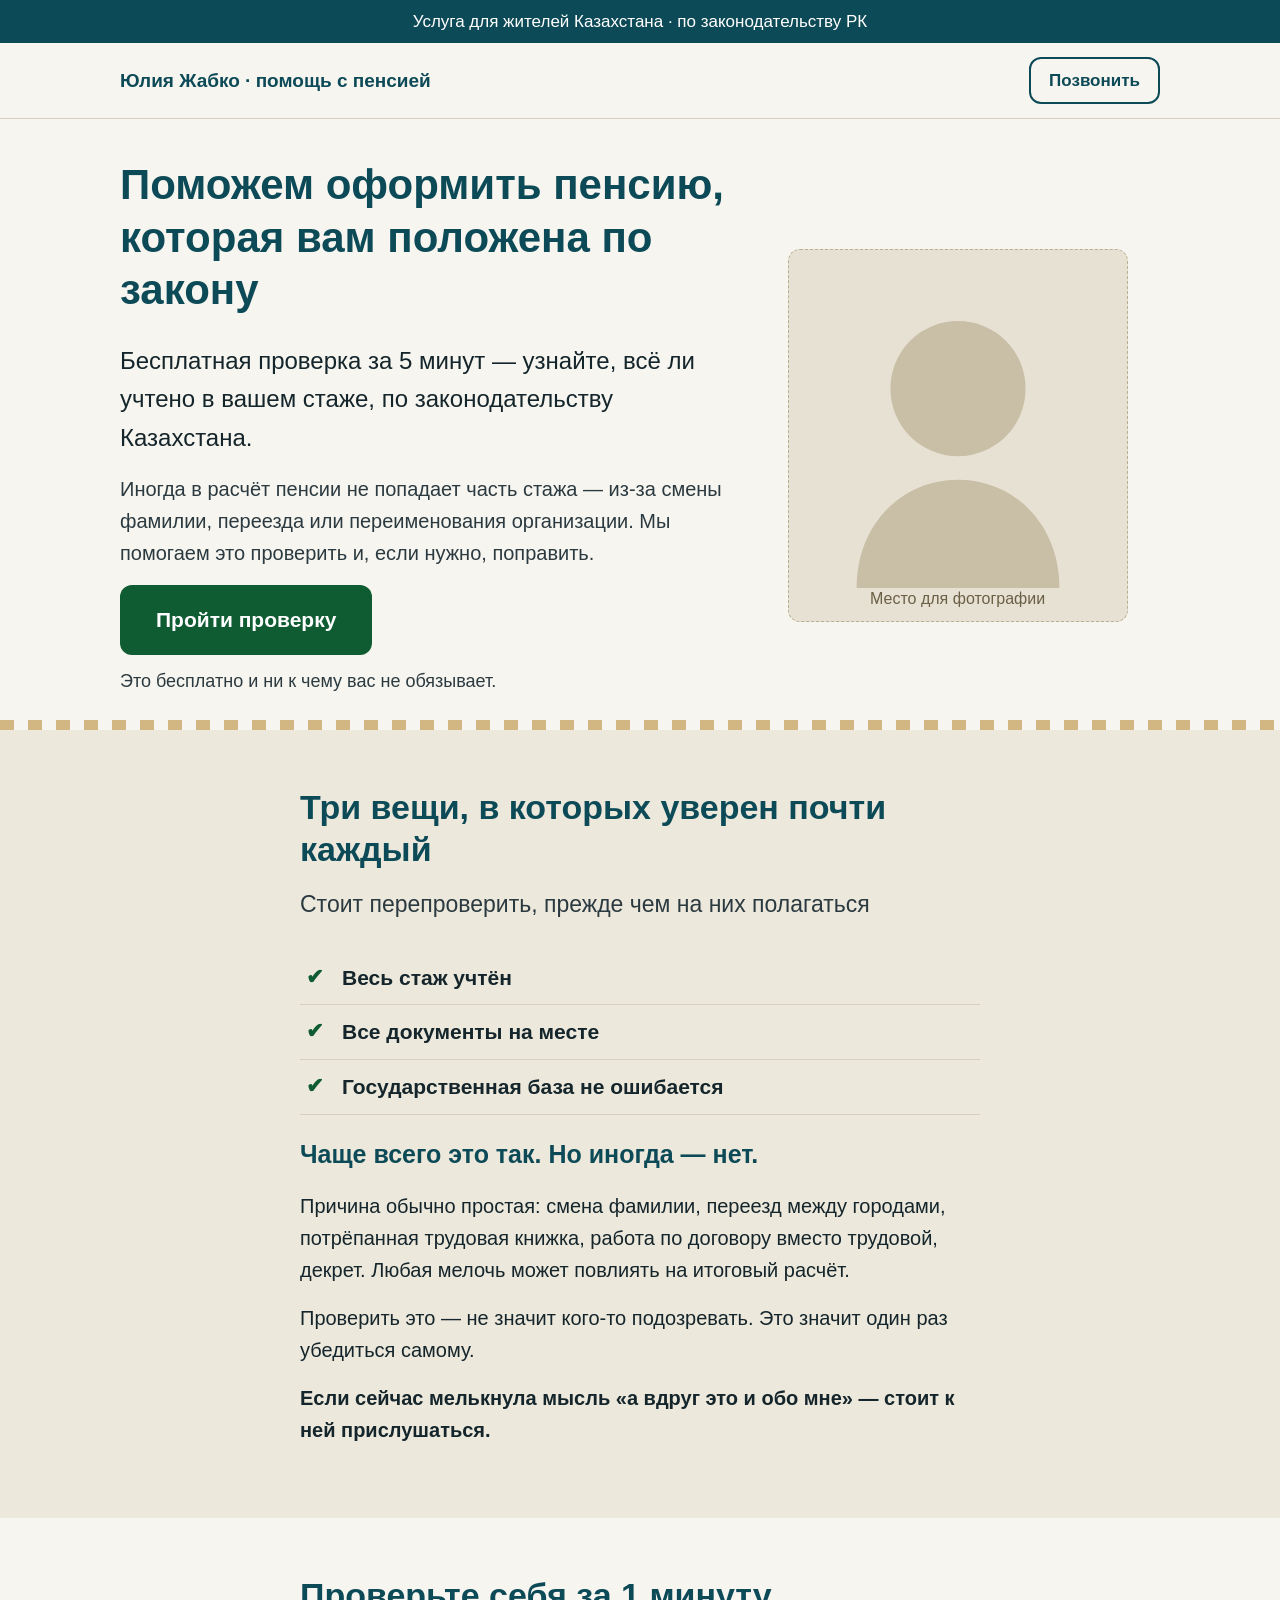
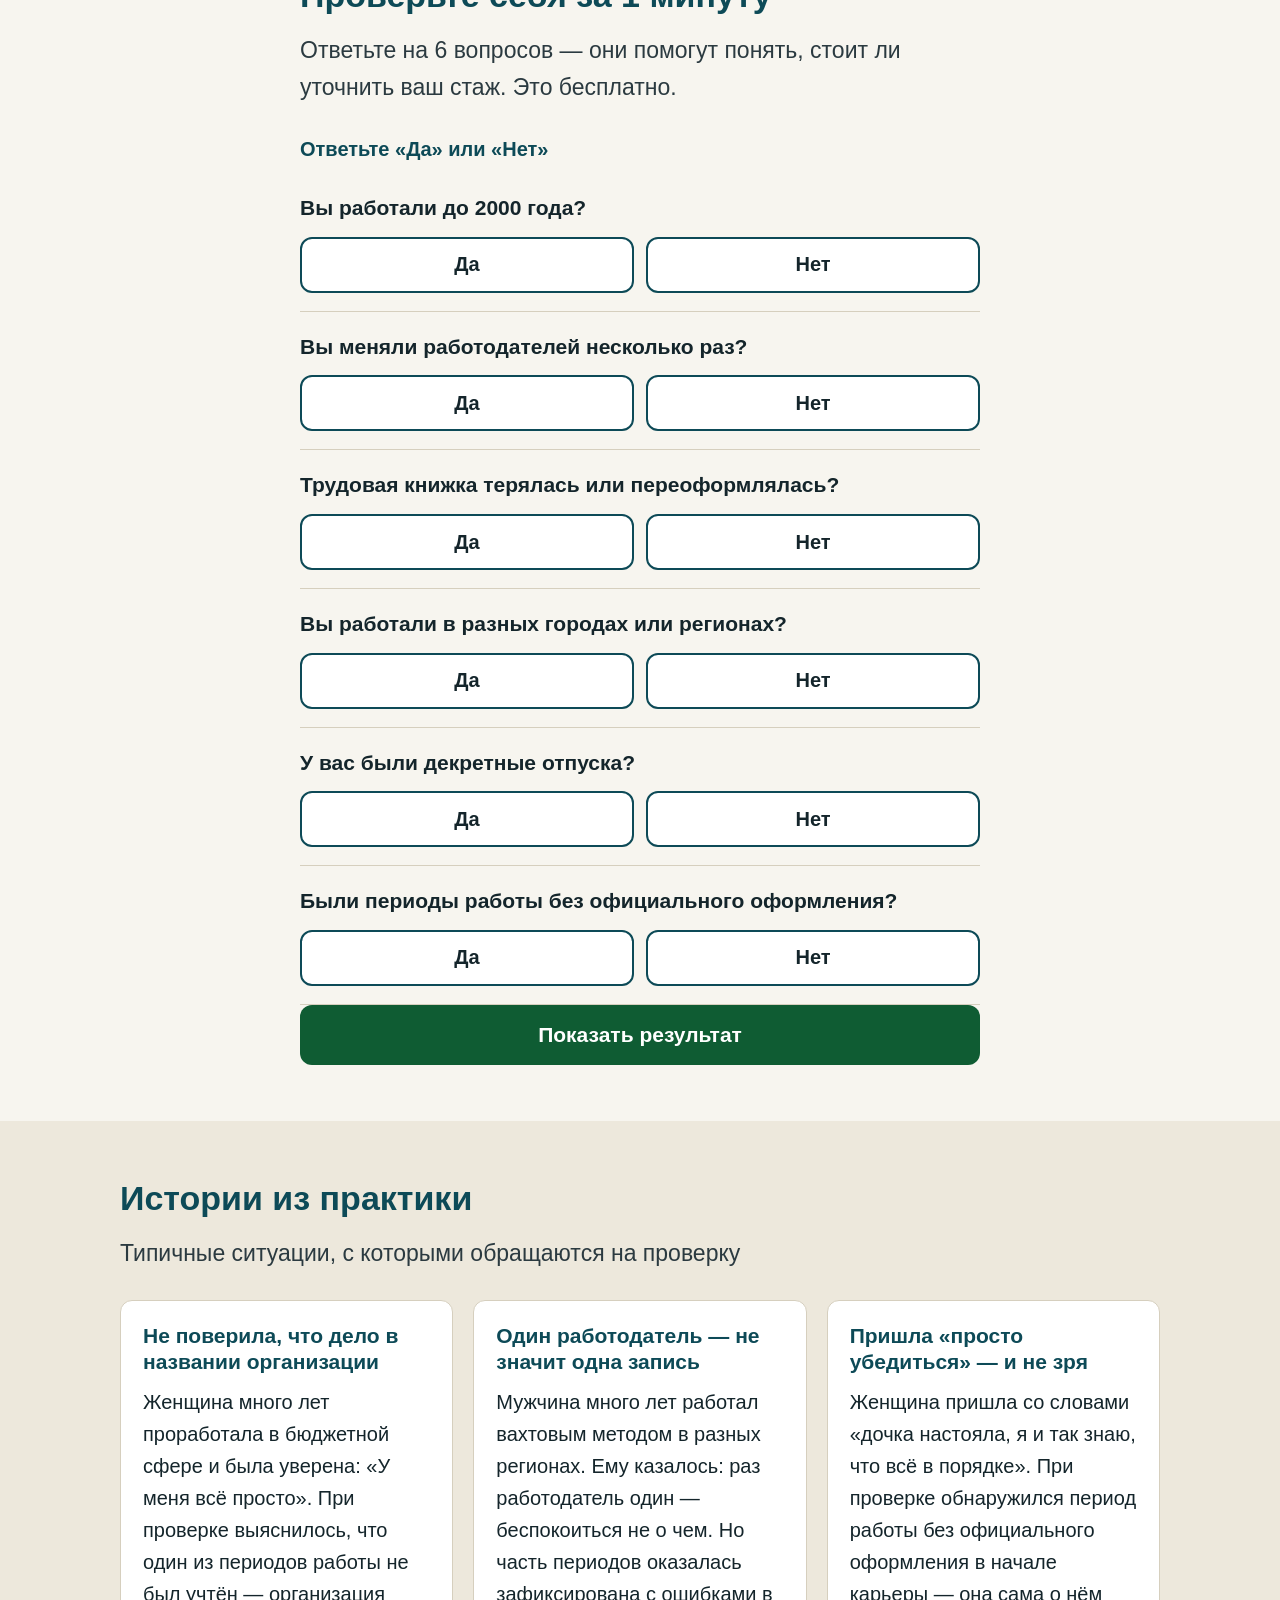
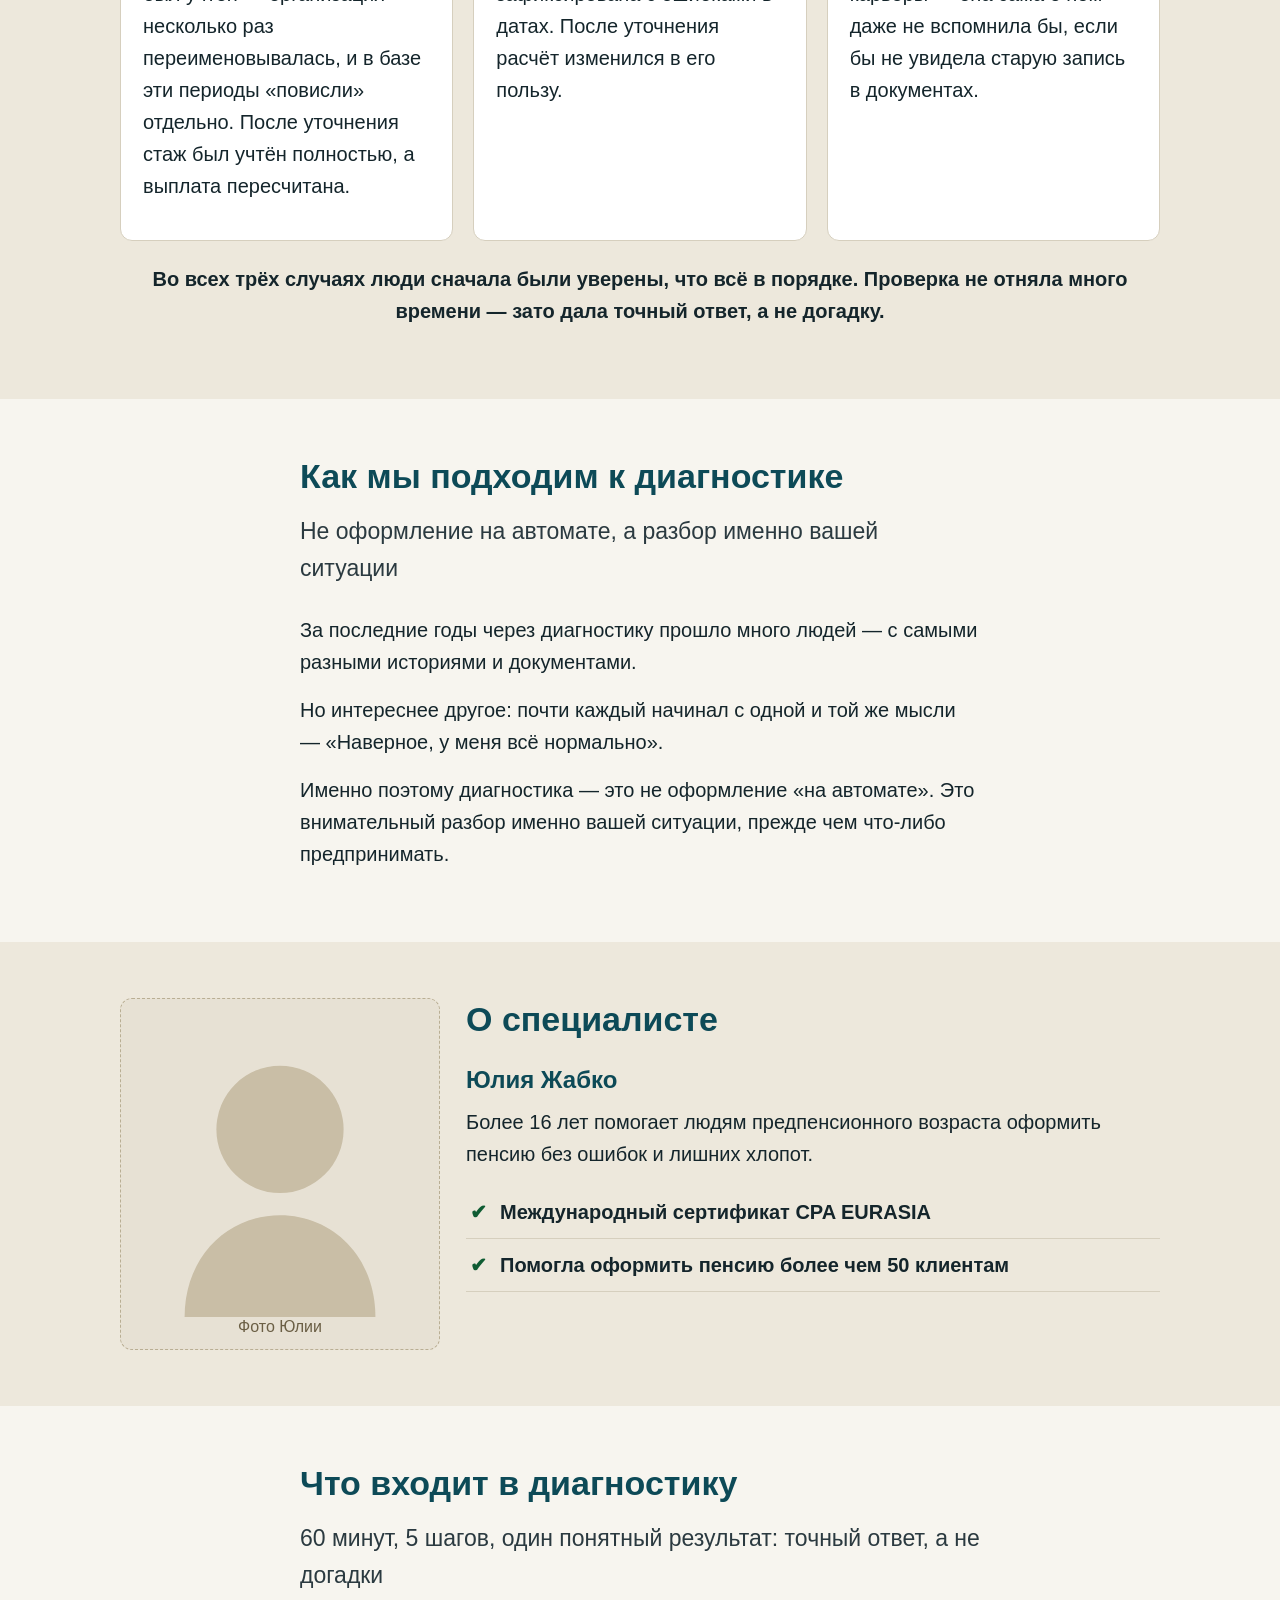
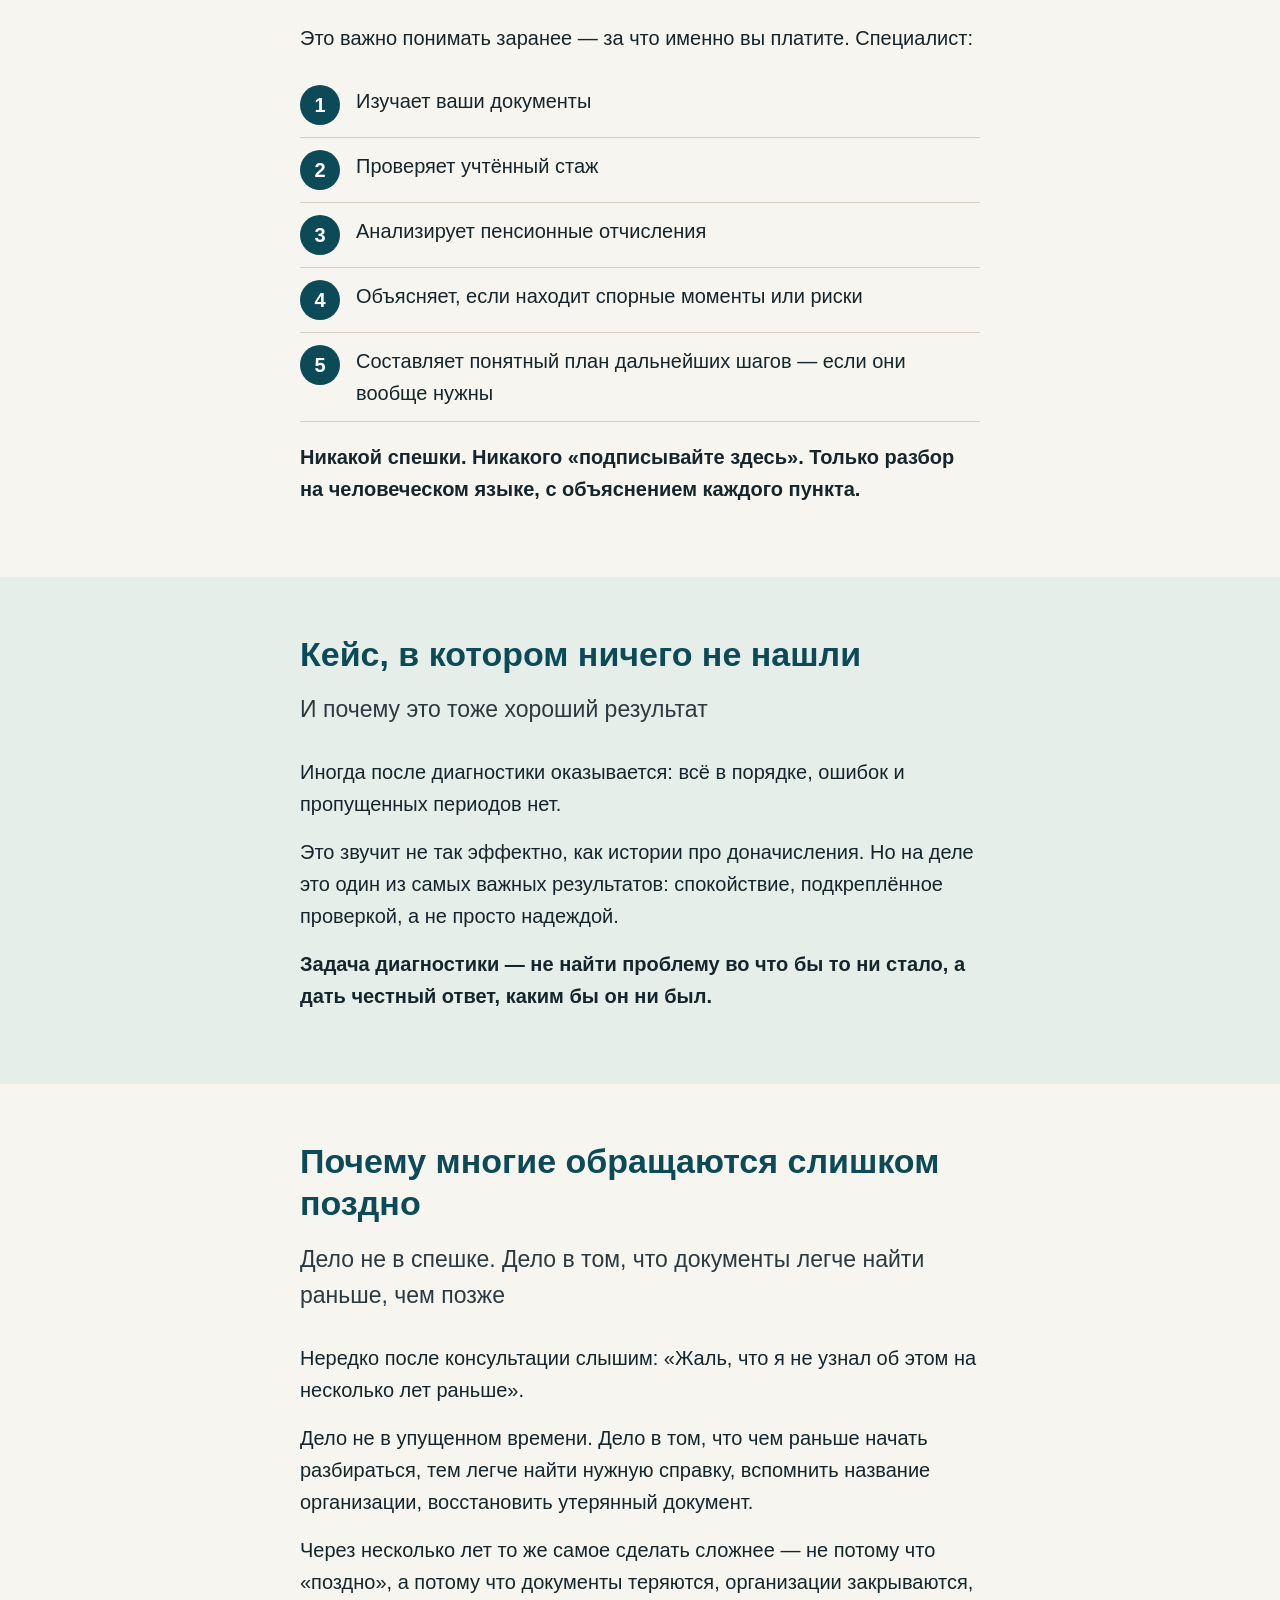
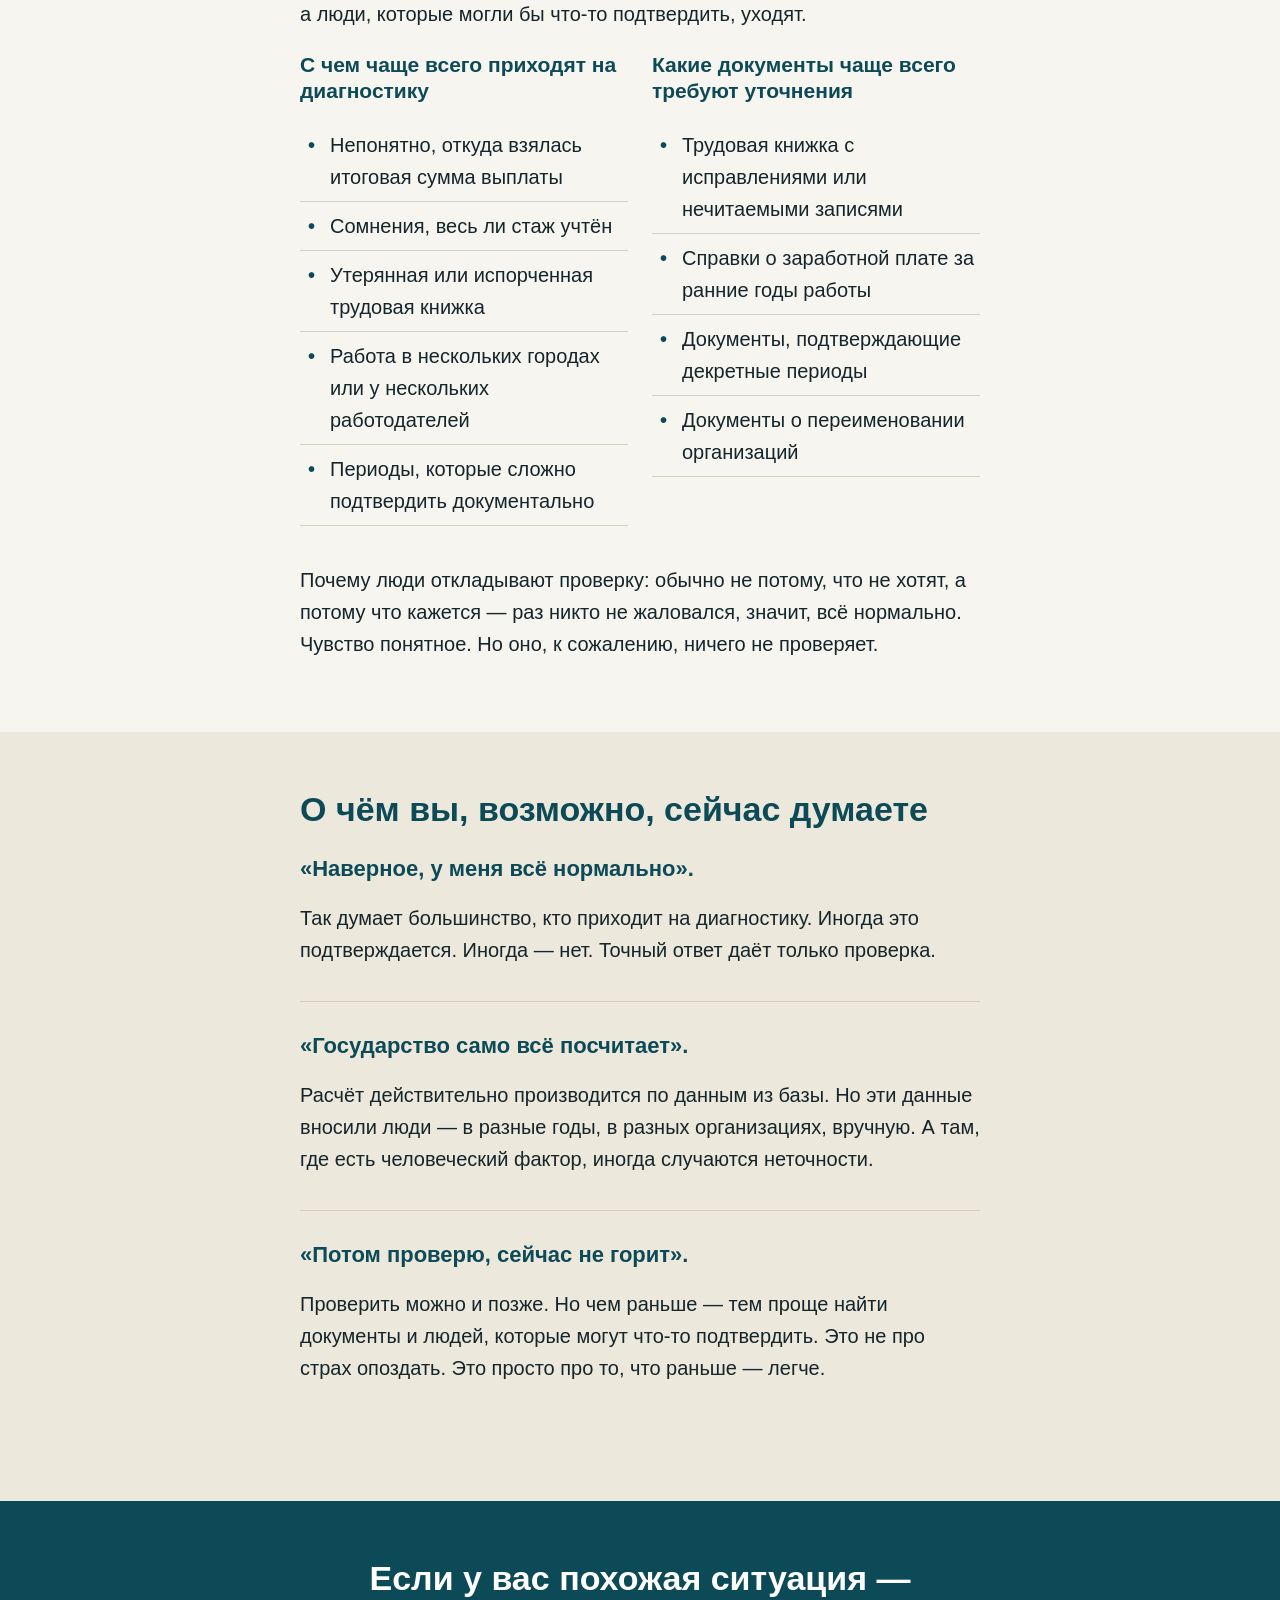
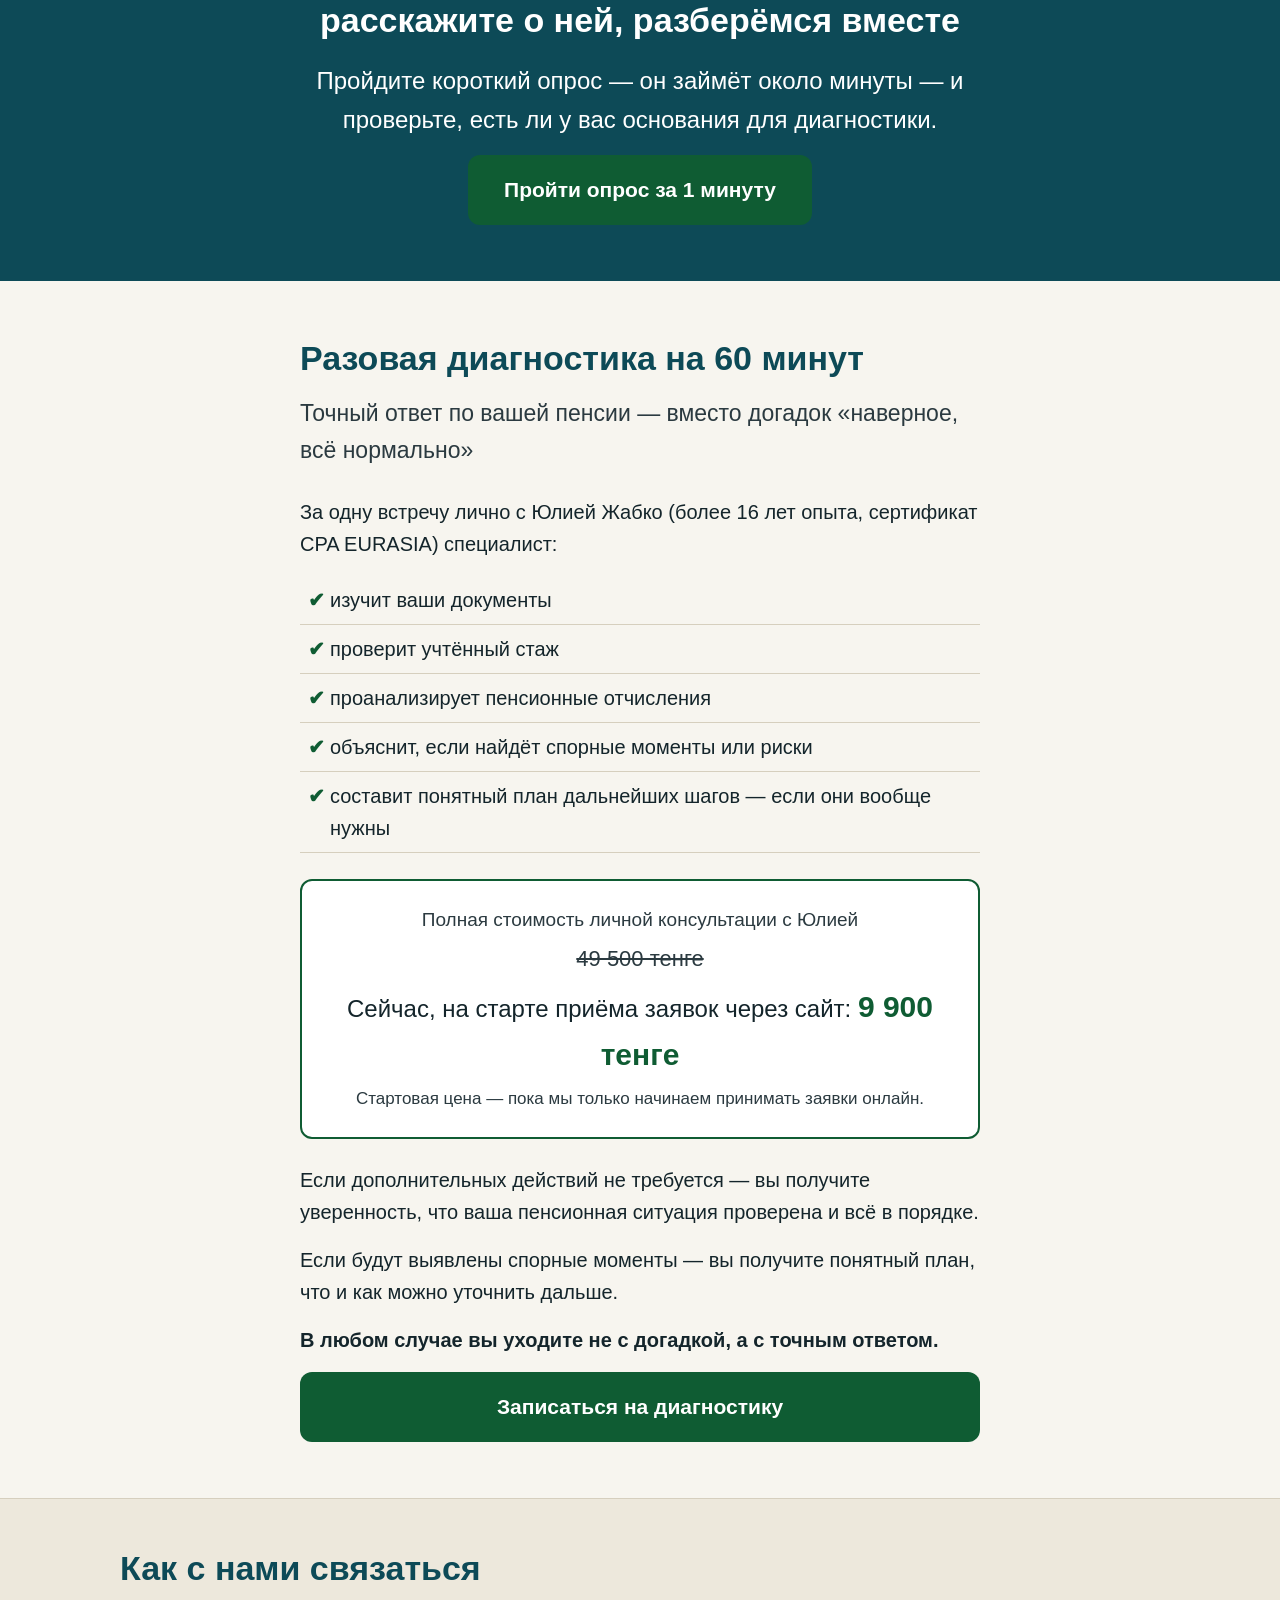
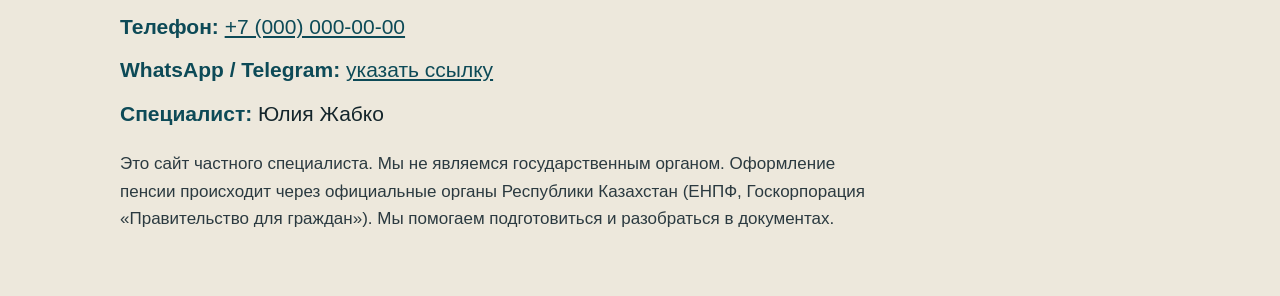
==== index.html @ 3d0e8f0a "Add files via upload" ====
<!DOCTYPE html>
<html lang="ru">
<head>
  <meta charset="UTF-8">
  <meta name="viewport" content="width=device-width, initial-scale=1.0">
  <title>Помощь в оформлении пенсии в Казахстане — проверка стажа и расчёта</title>
  <meta name="description" content="Поможем оформить пенсию, которая вам положена по закону. Бесплатная проверка за 5 минут — узнайте, всё ли учтено в вашем стаже. Казахстан.">
  <link rel="stylesheet" href="style.css">
</head>
<body>

  <!-- Ссылка для быстрого перехода к содержанию (для клавиатуры и скринридеров) -->
  <a class="skip-link" href="#main">Перейти к основному содержанию</a>

  <!-- Верхняя плашка: сразу понятно, для кого услуга -->
  <div class="topbar" role="region" aria-label="Регион услуги">
    <div class="wrap topbar__inner">
      <span>Услуга для жителей Казахстана · по законодательству РК</span>
    </div>
  </div>

  <header class="site-header">
    <div class="wrap site-header__inner">
      <p class="brand">Юлия&nbsp;Жабко · помощь с&nbsp;пенсией</p>
      <a class="btn btn--ghost btn--sm" href="tel:+70000000000">Позвонить</a>
    </div>
  </header>

  <main id="main">

    <!-- ================= БЛОК 1 — ГЛАВНЫЙ ЭКРАН ================= -->
    <section class="hero" aria-labelledby="hero-title">
      <div class="wrap hero__inner">
        <div class="hero__text">
          <h1 id="hero-title">Поможем оформить пенсию, которая вам положена по закону</h1>
          <p class="lead">Бесплатная проверка за 5 минут — узнайте, всё ли учтено в вашем стаже, по законодательству Казахстана.</p>
          <p class="hero__body">Иногда в расчёт пенсии не попадает часть стажа — из-за смены фамилии, переезда или переименования организации. Мы помогаем это проверить и, если нужно, поправить.</p>
          <a class="btn btn--primary btn--lg" href="#quiz">Пройти проверку</a>
          <p class="hero__reassure">Это бесплатно и ни к чему вас не обязывает.</p>
        </div>

        <div class="hero__media">
          <!-- ЗАМЕНИТЬ на реальное фото: женщина ~55 лет, спокойный интерьер, без флагов и гербов -->
          <figure class="photo photo--portrait">
            <div class="photo__placeholder" role="img" aria-label="Фотография специалиста — женщина примерно 55 лет в спокойной домашней обстановке">
              <svg viewBox="0 0 200 220" aria-hidden="true" focusable="false">
                <rect width="200" height="220" rx="12" fill="#E7E1D4"/>
                <circle cx="100" cy="82" r="40" fill="#C9BEA6"/>
                <path d="M40 200c0-38 27-64 60-64s60 26 60 64" fill="#C9BEA6"/>
              </svg>
              <span class="photo__note">Место для фотографии</span>
            </div>
          </figure>
        </div>
      </div>
      <div class="ornament" aria-hidden="true"></div>
    </section>

    <!-- ================= БЛОК 2 — ТРИ ВЕЩИ ================= -->
    <section class="section section--tint" aria-labelledby="b2-title">
      <div class="wrap narrow">
        <h2 id="b2-title">Три вещи, в которых уверен почти каждый</h2>
        <p class="sub">Стоит перепроверить, прежде чем на них полагаться</p>

        <ul class="checklist" aria-label="То, в чём уверены большинство людей">
          <li>Весь стаж учтён</li>
          <li>Все документы на месте</li>
          <li>Государственная база не ошибается</li>
        </ul>

        <p class="big-line">Чаще всего это так. Но иногда — нет.</p>
        <p>Причина обычно простая: смена фамилии, переезд между городами, потрёпанная трудовая книжка, работа по договору вместо трудовой, декрет. Любая мелочь может повлиять на итоговый расчёт.</p>
        <p>Проверить это — не значит кого-то подозревать. Это значит один раз убедиться самому.</p>
        <p class="emphasis">Если сейчас мелькнула мысль «а вдруг это и обо мне» — стоит к ней прислушаться.</p>
      </div>
    </section>

    <!-- ================= БЛОК 3 + КВИЗ + ФОРМА ================= -->
    <section class="section" id="quiz" aria-labelledby="quiz-title">
      <div class="wrap narrow">
        <h2 id="quiz-title">Проверьте себя за 1 минуту</h2>
        <p class="sub">Ответьте на 6 вопросов — они помогут понять, стоит ли уточнить ваш стаж. Это бесплатно.</p>

        <!-- Шаг 1: вопросы -->
        <div class="quiz" id="quiz-step-questions">
          <form id="quiz-form" novalidate>
            <fieldset class="quiz__group">
              <legend class="quiz__legend">Ответьте «Да» или «Нет»</legend>

              <div class="quiz__q" data-q="1">
                <p class="quiz__question">Вы работали до 2000 года?</p>
                <div class="quiz__answers" role="group" aria-label="Вы работали до 2000 года?">
                  <button type="button" class="toggle" data-val="yes">Да</button>
                  <button type="button" class="toggle" data-val="no">Нет</button>
                </div>
              </div>

              <div class="quiz__q" data-q="2">
                <p class="quiz__question">Вы меняли работодателей несколько раз?</p>
                <div class="quiz__answers" role="group" aria-label="Вы меняли работодателей несколько раз?">
                  <button type="button" class="toggle" data-val="yes">Да</button>
                  <button type="button" class="toggle" data-val="no">Нет</button>
                </div>
              </div>

              <div class="quiz__q" data-q="3">
                <p class="quiz__question">Трудовая книжка терялась или переоформлялась?</p>
                <div class="quiz__answers" role="group" aria-label="Трудовая книжка терялась или переоформлялась?">
                  <button type="button" class="toggle" data-val="yes">Да</button>
                  <button type="button" class="toggle" data-val="no">Нет</button>
                </div>
              </div>

              <div class="quiz__q" data-q="4">
                <p class="quiz__question">Вы работали в разных городах или регионах?</p>
                <div class="quiz__answers" role="group" aria-label="Вы работали в разных городах или регионах?">
                  <button type="button" class="toggle" data-val="yes">Да</button>
                  <button type="button" class="toggle" data-val="no">Нет</button>
                </div>
              </div>

              <div class="quiz__q" data-q="5">
                <p class="quiz__question">У вас были декретные отпуска?</p>
                <div class="quiz__answers" role="group" aria-label="У вас были декретные отпуска?">
                  <button type="button" class="toggle" data-val="yes">Да</button>
                  <button type="button" class="toggle" data-val="no">Нет</button>
                </div>
              </div>

              <div class="quiz__q" data-q="6">
                <p class="quiz__question">Были периоды работы без официального оформления?</p>
                <div class="quiz__answers" role="group" aria-label="Были периоды работы без официального оформления?">
                  <button type="button" class="toggle" data-val="yes">Да</button>
                  <button type="button" class="toggle" data-val="no">Нет</button>
                </div>
              </div>
            </fieldset>

            <p class="quiz__error" id="quiz-error" role="alert" hidden>Пожалуйста, ответьте на все вопросы.</p>
            <button type="submit" class="btn btn--primary btn--lg btn--block">Показать результат</button>
          </form>
        </div>

        <!-- Шаг 2: результат (показывается после ответов) -->
        <div class="quiz-result" id="quiz-step-result" hidden aria-live="polite">
          <div class="result-card">
            <h3 class="result-card__title" id="result-title"></h3>
            <p class="result-card__text" id="result-text"></p>
          </div>

          <!-- Форма контактов -->
          <div class="lead-form">
            <h3>Оставьте контакты — мы свяжемся и договоримся об удобном времени</h3>
            <form id="contact-form" novalidate>
              <div class="field">
                <label for="name">Как вас зовут</label>
                <input type="text" id="name" name="name" autocomplete="name" required>
                <p class="field__error" data-error-for="name" role="alert" hidden></p>
              </div>

              <div class="field">
                <label for="phone">Номер телефона</label>
                <input type="tel" id="phone" name="phone" autocomplete="tel" inputmode="tel" placeholder="+7 (___) ___-__-__" required>
                <p class="field__error" data-error-for="phone" role="alert" hidden></p>
              </div>

              <div class="field">
                <label for="time">Когда вам удобно, чтобы мы позвонили</label>
                <input type="text" id="time" name="time" placeholder="Например: будни после обеда">
              </div>

              <!-- honeypot от спама, скрыт от людей -->
              <div class="hp" aria-hidden="true">
                <label for="company">Не заполняйте это поле</label>
                <input type="text" id="company" name="company" tabindex="-1" autocomplete="off">
              </div>

              <div class="field field--check">
                <input type="checkbox" id="consent" name="consent" required>
                <label for="consent">Я согласен(на) на обработку моих персональных данных в соответствии с политикой конфиденциальности.</label>
                <p class="field__error" data-error-for="consent" role="alert" hidden></p>
              </div>

              <button type="submit" class="btn btn--primary btn--lg btn--block" id="contact-submit">Отправить заявку</button>
              <p class="lead-form__note">Мы не передаём ваши данные третьим лицам.</p>
            </form>
          </div>
        </div>

        <!-- Шаг 3: подтверждение -->
        <div class="quiz-done" id="quiz-step-done" hidden aria-live="polite">
          <div class="result-card result-card--ok">
            <h3>Заявка отправлена</h3>
            <p>Спасибо. Мы получили ваши ответы и контакты. Юлия или её специалист свяжется с вами в удобное время. Никаких оплат прямо сейчас не требуется.</p>
          </div>
        </div>
      </div>
    </section>

    <!-- ================= БЛОК 4 — ИСТОРИИ ИЗ ПРАКТИКИ ================= -->
    <section class="section section--tint" aria-labelledby="b4-title">
      <div class="wrap">
        <h2 id="b4-title">Истории из практики</h2>
        <p class="sub">Типичные ситуации, с которыми обращаются на проверку</p>

        <div class="cards cards--3">
          <article class="story">
            <h3 class="story__head">Не поверила, что дело в названии организации</h3>
            <p>Женщина много лет проработала в бюджетной сфере и была уверена: «У меня всё просто». При проверке выяснилось, что один из периодов работы не был учтён — организация несколько раз переименовывалась, и в базе эти периоды «повисли» отдельно. После уточнения стаж был учтён полностью, а выплата пересчитана.</p>
          </article>

          <article class="story">
            <h3 class="story__head">Один работодатель — не значит одна запись</h3>
            <p>Мужчина много лет работал вахтовым методом в разных регионах. Ему казалось: раз работодатель один — беспокоиться не о чем. Но часть периодов оказалась зафиксирована с ошибками в датах. После уточнения расчёт изменился в его пользу.</p>
          </article>

          <article class="story">
            <h3 class="story__head">Пришла «просто убедиться» — и не зря</h3>
            <p>Женщина пришла со словами «дочка настояла, я и так знаю, что всё в порядке». При проверке обнаружился период работы без официального оформления в начале карьеры — она сама о нём даже не вспомнила бы, если бы не увидела старую запись в документах.</p>
          </article>
        </div>

        <p class="emphasis center">Во всех трёх случаях люди сначала были уверены, что всё в порядке. Проверка не отняла много времени — зато дала точный ответ, а не догадку.</p>
      </div>
    </section>

    <!-- ================= БЛОК 5 — КАК МЫ ПОДХОДИМ ================= -->
    <section class="section" aria-labelledby="b5-title">
      <div class="wrap narrow">
        <h2 id="b5-title">Как мы подходим к диагностике</h2>
        <p class="sub">Не оформление на автомате, а разбор именно вашей ситуации</p>
        <p>За последние годы через диагностику прошло много людей — с самыми разными историями и документами.</p>
        <p>Но интереснее другое: почти каждый начинал с одной и той же мысли — «Наверное, у меня всё нормально».</p>
        <p>Именно поэтому диагностика — это не оформление «на автомате». Это внимательный разбор именно вашей ситуации, прежде чем что-либо предпринимать.</p>
      </div>
    </section>

    <!-- ================= БЛОК 6 — О СПЕЦИАЛИСТЕ ================= -->
    <section class="section section--tint" aria-labelledby="b6-title">
      <div class="wrap about">
        <div class="about__media">
          <!-- ЗАМЕНИТЬ на реальное фото Юлии Жабко -->
          <figure class="photo photo--portrait">
            <div class="photo__placeholder" role="img" aria-label="Фотография специалиста Юлии Жабко">
              <svg viewBox="0 0 200 220" aria-hidden="true" focusable="false">
                <rect width="200" height="220" rx="12" fill="#E7E1D4"/>
                <circle cx="100" cy="82" r="40" fill="#C9BEA6"/>
                <path d="M40 200c0-38 27-64 60-64s60 26 60 64" fill="#C9BEA6"/>
              </svg>
              <span class="photo__note">Фото Юлии</span>
            </div>
          </figure>
        </div>
        <div class="about__text">
          <h2 id="b6-title">О специалисте</h2>
          <p class="about__name">Юлия Жабко</p>
          <p>Более 16 лет помогает людям предпенсионного возраста оформить пенсию без ошибок и лишних хлопот.</p>
          <ul class="facts">
            <li>Международный сертификат CPA EURASIA</li>
            <li>Помогла оформить пенсию более чем 50 клиентам</li>
          </ul>
          <!-- ДОБАВИТЬ при наличии: официальный статус (ИП / рег. номер) для доверия -->
        </div>
      </div>
    </section>

    <!-- ================= БЛОК 7 — ЧТО ВХОДИТ В ДИАГНОСТИКУ ================= -->
    <section class="section" aria-labelledby="b7-title">
      <div class="wrap narrow">
        <h2 id="b7-title">Что входит в диагностику</h2>
        <p class="sub">60 минут, 5 шагов, один понятный результат: точный ответ, а не догадки</p>
        <p>Это важно понимать заранее — за что именно вы платите. Специалист:</p>

        <ol class="steps">
          <li><span class="steps__num">1</span><span>Изучает ваши документы</span></li>
          <li><span class="steps__num">2</span><span>Проверяет учтённый стаж</span></li>
          <li><span class="steps__num">3</span><span>Анализирует пенсионные отчисления</span></li>
          <li><span class="steps__num">4</span><span>Объясняет, если находит спорные моменты или риски</span></li>
          <li><span class="steps__num">5</span><span>Составляет понятный план дальнейших шагов — если они вообще нужны</span></li>
        </ol>

        <p class="emphasis">Никакой спешки. Никакого «подписывайте здесь». Только разбор на человеческом языке, с объяснением каждого пункта.</p>
      </div>
    </section>

    <!-- =========== БЛОК: ИСТОРИИ О НАВЕДЕНИИ ПОРЯДКА (ТРЕБУЕТ ДОРАБОТКИ) =========== -->
    <!--
      НАПОМИНАНИЕ: этот блок вы отложили на доработку.
      «Истории о клиентах, как они навели порядок в документах и получили хороший результат».
      Когда будет готов текст — вставить сюда, оформление такое же, как у блока «Истории из практики».
    -->

    <!-- ================= БЛОК 8 — КЕЙС, В КОТОРОМ НИЧЕГО НЕ НАШЛИ ================= -->
    <section class="section section--quiet" aria-labelledby="b8-title">
      <div class="wrap narrow">
        <h2 id="b8-title">Кейс, в котором ничего не нашли</h2>
        <p class="sub">И почему это тоже хороший результат</p>
        <p>Иногда после диагностики оказывается: всё в порядке, ошибок и пропущенных периодов нет.</p>
        <p>Это звучит не так эффектно, как истории про доначисления. Но на деле это один из самых важных результатов: спокойствие, подкреплённое проверкой, а не просто надеждой.</p>
        <p class="emphasis">Задача диагностики — не найти проблему во что бы то ни стало, а дать честный ответ, каким бы он ни был.</p>
      </div>
    </section>

    <!-- ================= БЛОК 9 — ПОЧЕМУ ОБРАЩАЮТСЯ ПОЗДНО ================= -->
    <section class="section" aria-labelledby="b9-title">
      <div class="wrap narrow">
        <h2 id="b9-title">Почему многие обращаются слишком поздно</h2>
        <p class="sub">Дело не в спешке. Дело в том, что документы легче найти раньше, чем позже</p>
        <p>Нередко после консультации слышим: «Жаль, что я не узнал об этом на несколько лет раньше».</p>
        <p>Дело не в упущенном времени. Дело в том, что чем раньше начать разбираться, тем легче найти нужную справку, вспомнить название организации, восстановить утерянный документ.</p>
        <p>Через несколько лет то же самое сделать сложнее — не потому что «поздно», а потому что документы теряются, организации закрываются, а люди, которые могли бы что-то подтвердить, уходят.</p>

        <div class="two-lists">
          <div class="two-lists__col">
            <h3>С чем чаще всего приходят на диагностику</h3>
            <ul class="bullets">
              <li>Непонятно, откуда взялась итоговая сумма выплаты</li>
              <li>Сомнения, весь ли стаж учтён</li>
              <li>Утерянная или испорченная трудовая книжка</li>
              <li>Работа в нескольких городах или у нескольких работодателей</li>
              <li>Периоды, которые сложно подтвердить документально</li>
            </ul>
          </div>
          <div class="two-lists__col">
            <h3>Какие документы чаще всего требуют уточнения</h3>
            <ul class="bullets">
              <li>Трудовая книжка с исправлениями или нечитаемыми записями</li>
              <li>Справки о заработной плате за ранние годы работы</li>
              <li>Документы, подтверждающие декретные периоды</li>
              <li>Документы о переименовании организаций</li>
            </ul>
          </div>
        </div>

        <p>Почему люди откладывают проверку: обычно не потому, что не хотят, а потому что кажется — раз никто не жаловался, значит, всё нормально. Чувство понятное. Но оно, к сожалению, ничего не проверяет.</p>
      </div>
    </section>

    <!-- ================= БЛОК 10 — О ЧЁМ ВЫ ДУМАЕТЕ ================= -->
    <section class="section section--tint" aria-labelledby="b10-title">
      <div class="wrap narrow">
        <h2 id="b10-title">О чём вы, возможно, сейчас думаете</h2>

        <div class="objection">
          <p class="objection__thought">«Наверное, у меня всё нормально».</p>
          <p>Так думает большинство, кто приходит на диагностику. Иногда это подтверждается. Иногда — нет. Точный ответ даёт только проверка.</p>
        </div>

        <div class="objection">
          <p class="objection__thought">«Государство само всё посчитает».</p>
          <p>Расчёт действительно производится по данным из базы. Но эти данные вносили люди — в разные годы, в разных организациях, вручную. А там, где есть человеческий фактор, иногда случаются неточности.</p>
        </div>

        <div class="objection">
          <p class="objection__thought">«Потом проверю, сейчас не горит».</p>
          <p>Проверить можно и позже. Но чем раньше — тем проще найти документы и людей, которые могут что-то подтвердить. Это не про страх опоздать. Это просто про то, что раньше — легче.</p>
        </div>
      </div>
    </section>

    <!-- ================= БЛОК 11 — МЯГКИЙ ПЕРЕХОД ================= -->
    <section class="section section--cta" aria-labelledby="b11-title">
      <div class="wrap narrow center">
        <h2 id="b11-title">Если у вас похожая ситуация — расскажите о ней, разберёмся вместе</h2>
        <p class="lead">Пройдите короткий опрос — он займёт около минуты — и проверьте, есть ли у вас основания для диагностики.</p>
        <a class="btn btn--primary btn--lg" href="#quiz">Пройти опрос за 1 минуту</a>
      </div>
    </section>

    <!-- ================= БЛОК 12 — ФИНАЛЬНЫЙ (ЦЕНА) ================= -->
    <section class="section" id="price" aria-labelledby="b12-title">
      <div class="wrap narrow">
        <h2 id="b12-title">Разовая диагностика на 60 минут</h2>
        <p class="sub">Точный ответ по вашей пенсии — вместо догадок «наверное, всё нормально»</p>

        <!-- Ценность 1 -->
        <p>За одну встречу лично с Юлией Жабко (более 16 лет опыта, сертификат CPA EURASIA) специалист:</p>
        <ul class="bullets bullets--check">
          <li>изучит ваши документы</li>
          <li>проверит учтённый стаж</li>
          <li>проанализирует пенсионные отчисления</li>
          <li>объяснит, если найдёт спорные моменты или риски</li>
          <li>составит понятный план дальнейших шагов — если они вообще нужны</li>
        </ul>

        <!-- Цена -->
        <div class="price-card">
          <p class="price-card__label">Полная стоимость личной консультации с Юлией</p>
          <p class="price-card__old"><span class="strike">49&nbsp;500 тенге</span></p>
          <p class="price-card__now">Сейчас, на старте приёма заявок через сайт: <strong>9&nbsp;900 тенге</strong></p>
          <p class="price-card__hint">Стартовая цена — пока мы только начинаем принимать заявки онлайн.</p>
        </div>

        <!-- Ценность 2 -->
        <p>Если дополнительных действий не требуется — вы получите уверенность, что ваша пенсионная ситуация проверена и всё в порядке.</p>
        <p>Если будут выявлены спорные моменты — вы получите понятный план, что и как можно уточнить дальше.</p>
        <p class="emphasis">В любом случае вы уходите не с догадкой, а с точным ответом.</p>

        <a class="btn btn--primary btn--lg btn--block" href="#quiz">Записаться на диагностику</a>
      </div>
    </section>

  </main>

  <!-- ================= КОНТАКТЫ / ПОДВАЛ ================= -->
  <footer class="site-footer" aria-labelledby="footer-title">
    <div class="wrap">
      <h2 id="footer-title">Как с нами связаться</h2>
      <div class="contacts">
        <p><span class="contacts__label">Телефон:</span> <a href="tel:+70000000000">+7 (000) 000-00-00</a></p>
        <p><span class="contacts__label">WhatsApp / Telegram:</span> <a href="#">указать ссылку</a></p>
        <p><span class="contacts__label">Специалист:</span> Юлия Жабко</p>
      </div>
      <p class="site-footer__legal">
        Это сайт частного специалиста. Мы не являемся государственным органом.
        Оформление пенсии происходит через официальные органы Республики Казахстан
        (ЕНПФ, Госкорпорация «Правительство для граждан»). Мы помогаем подготовиться и разобраться в документах.
      </p>
    </div>
  </footer>

  <script src="script.js"></script>
</body>
</html>
---- style.css ----
/* =========================================================
   Дизайн-система (по требованиям Евгении)
   - Крупный шрифт, контраст >= 7:1, кнопки 56px
   - Спокойная палитра, орнамент как культурный акцент
   ========================================================= */

:root {
  /* Цвета */
  --bg:        #F7F5EF;  /* тёплый светлый фон, меньше бликов, чем чистый белый */
  --bg-tint:   #EDE8DC;  /* фон чередующихся секций */
  --bg-quiet:  #E6EEE9;  /* мягкий зелёноватый фон для «честного» блока */
  --ink:       #14252B;  /* основной текст — очень высокий контраст на фоне */
  --ink-soft:  #2B3A40;  /* вторичный текст — тоже тёмный, для контраста >=7:1 */
  --brand:     #0D4A57;  /* глубокий морской — заголовки/акценты */
  --cta:       #0F5C33;  /* зелёный для кнопок, белый текст читается уверенно */
  --cta-dark:  #0A4425;  /* наведение/нажатие */
  --gold:      #B5842A;  /* только орнамент/декор, НИКОГДА не текст */
  --line:      #D6CFBE;  /* тонкие разделители */
  --white:     #FFFFFF;

  /* Типографика */
  --font: "Segoe UI", "PT Sans", Roboto, -apple-system, BlinkMacSystemFont, "Helvetica Neue", Arial, sans-serif;
  --fs-base: 20px;
  --lh: 1.6;

  --wrap: 1080px;
  --wrap-narrow: 720px;
  --radius: 12px;
}

/* ---------- База ---------- */
* { box-sizing: border-box; }

html { scroll-behavior: smooth; }

body {
  margin: 0;
  background: var(--bg);
  color: var(--ink);
  font-family: var(--font);
  font-size: var(--fs-base);
  line-height: var(--lh);
  -webkit-text-size-adjust: 100%;
}

p { margin: 0 0 1rem; }

a { color: var(--brand); }

.wrap { width: 100%; max-width: var(--wrap); margin: 0 auto; padding: 0 20px; }
.narrow { max-width: var(--wrap-narrow); margin: 0 auto; padding: 0 20px; }
.center { text-align: center; }

/* ---------- Ссылка «перейти к содержанию» ---------- */
.skip-link {
  position: absolute;
  left: -9999px;
  top: 0;
  background: var(--brand);
  color: var(--white);
  padding: 14px 20px;
  z-index: 100;
  font-weight: 700;
}
.skip-link:focus { left: 8px; top: 8px; }

/* ---------- Видимый фокус (для клавиатуры) ---------- */
:focus-visible {
  outline: 3px solid var(--gold);
  outline-offset: 3px;
  border-radius: 4px;
}

/* ---------- Заголовки ---------- */
h1, h2, h3 { color: var(--brand); line-height: 1.25; margin: 0 0 0.6em; font-weight: 700; }
h1 { font-size: clamp(30px, 6vw, 42px); }
h2 { font-size: clamp(26px, 4.5vw, 34px); }
h3 { font-size: clamp(21px, 3vw, 25px); }

.sub {
  font-size: clamp(20px, 2.6vw, 23px);
  color: var(--ink-soft);
  margin: -0.2em 0 1.2em;
}
.lead { font-size: clamp(21px, 2.8vw, 24px); color: var(--ink); }
.big-line { font-size: clamp(21px, 3vw, 25px); font-weight: 700; color: var(--brand); }
.emphasis { font-weight: 700; color: var(--ink); }

/* ---------- Верхняя плашка ---------- */
.topbar { background: var(--brand); color: var(--white); font-size: 17px; }
.topbar__inner { padding: 8px 20px; text-align: center; }

/* ---------- Шапка ---------- */
.site-header { background: var(--bg); border-bottom: 1px solid var(--line); }
.site-header__inner {
  display: flex; align-items: center; justify-content: space-between;
  gap: 16px; padding: 14px 20px; flex-wrap: wrap;
}
.brand { margin: 0; font-weight: 700; color: var(--brand); font-size: 19px; }

/* ---------- Кнопки ---------- */
.btn {
  display: inline-flex; align-items: center; justify-content: center;
  min-height: 56px; padding: 14px 28px;
  font-size: 20px; font-weight: 700; text-decoration: none;
  border: 2px solid transparent; border-radius: var(--radius); cursor: pointer;
  transition: background-color .2s ease, transform .2s ease;
}
.btn--lg { min-height: 60px; font-size: 21px; padding: 16px 34px; }
.btn--sm { min-height: 44px; font-size: 17px; padding: 8px 18px; }
.btn--block { display: flex; width: 100%; }
.btn--primary { background: var(--cta); color: var(--white); }
.btn--primary:hover { background: var(--cta-dark); }
.btn--ghost { background: transparent; color: var(--brand); border-color: var(--brand); }
.btn--ghost:hover { background: var(--brand); color: var(--white); }

/* ---------- Орнамент (культурный акцент, не гос. символ) ---------- */
.ornament {
  height: 10px;
  background:
    repeating-linear-gradient(90deg,
      var(--gold) 0, var(--gold) 14px,
      transparent 14px, transparent 28px);
  opacity: .55;
  margin-top: 8px;
}

/* ---------- Секции ---------- */
.section { padding: 56px 0; }
.section--tint { background: var(--bg-tint); }
.section--quiet { background: var(--bg-quiet); }
.section--cta { background: var(--brand); }
.section--cta h2, .section--cta .lead { color: var(--white); }

/* ---------- Hero ---------- */
.hero { padding-top: 40px; }
.hero__inner { display: grid; grid-template-columns: 1fr; gap: 28px; }
.hero__body { color: var(--ink-soft); }
.hero__reassure { color: var(--ink-soft); font-size: 18px; margin-top: 12px; }
.hero__media { order: -1; }

/* Фото */
.photo { margin: 0; }
.photo__placeholder {
  position: relative; background: #E7E1D4; border-radius: var(--radius);
  border: 1px dashed #B9AE93; overflow: hidden; text-align: center;
  max-width: 340px; margin: 0 auto;
}
.photo__placeholder svg { display: block; width: 100%; height: auto; }
.photo__note {
  position: absolute; left: 0; right: 0; bottom: 10px;
  font-size: 16px; color: #6B5F45;
}

/* ---------- Списки ---------- */
.checklist { list-style: none; padding: 0; margin: 1.2rem 0; }
.checklist li {
  position: relative; padding: 10px 0 10px 42px; font-size: 21px; font-weight: 600;
  border-bottom: 1px solid var(--line);
}
.checklist li::before {
  content: "✔"; position: absolute; left: 6px; top: 9px;
  color: var(--cta); font-weight: 700;
}

.bullets { padding-left: 0; list-style: none; margin: 1rem 0; }
.bullets li {
  position: relative; padding: 8px 0 8px 30px; border-bottom: 1px solid var(--line);
}
.bullets li::before {
  content: "•"; position: absolute; left: 8px; top: 8px; color: var(--brand); font-weight: 700;
}
.bullets--check li::before { content: "✔"; color: var(--cta); }

/* Шаги */
.steps { list-style: none; padding: 0; margin: 1.2rem 0; counter-reset: none; }
.steps li {
  display: flex; align-items: flex-start; gap: 16px;
  padding: 12px 0; border-bottom: 1px solid var(--line); font-size: 20px;
}
.steps__num {
  flex: 0 0 auto; width: 40px; height: 40px; border-radius: 50%;
  background: var(--brand); color: var(--white);
  display: flex; align-items: center; justify-content: center;
  font-weight: 700; font-size: 20px;
}

/* ---------- Карточки историй ---------- */
.cards { display: grid; gap: 20px; margin: 1.4rem 0; }
.cards--3 { grid-template-columns: 1fr; }
.story {
  background: var(--white); border: 1px solid var(--line);
  border-radius: var(--radius); padding: 22px;
}
.story__head { font-size: 21px; margin-bottom: 0.5em; }

/* ---------- О специалисте ---------- */
.about { display: grid; grid-template-columns: 1fr; gap: 26px; align-items: start; }
.about__name { font-size: 24px; font-weight: 700; color: var(--brand); margin-bottom: .4rem; }
.facts { list-style: none; padding: 0; margin: 1rem 0 0; }
.facts li {
  position: relative; padding: 10px 0 10px 34px; border-bottom: 1px solid var(--line);
  font-size: 20px; font-weight: 600;
}
.facts li::before { content: "✔"; position: absolute; left: 4px; top: 10px; color: var(--cta); }

/* ---------- Два списка ---------- */
.two-lists { display: grid; grid-template-columns: 1fr; gap: 24px; margin: 1.4rem 0; }
.two-lists h3 { font-size: 21px; }

/* ---------- Возражения ---------- */
.objection { margin: 0 0 1.6rem; padding: 0 0 1.2rem; border-bottom: 1px solid var(--line); }
.objection:last-child { border-bottom: none; }
.objection__thought { font-size: 22px; font-weight: 700; color: var(--brand); }

/* ---------- Блок цены ---------- */
.price-card {
  background: var(--white); border: 2px solid var(--cta);
  border-radius: var(--radius); padding: 24px; margin: 1.6rem 0; text-align: center;
}
.price-card__label { font-size: 19px; color: var(--ink-soft); margin-bottom: .4rem; }
.price-card__old { margin: 0 0 .4rem; }
.strike { text-decoration: line-through; color: var(--ink-soft); font-size: 22px; }
.price-card__now { font-size: 24px; margin: .4rem 0; }
.price-card__now strong { color: var(--cta); font-size: 30px; }
.price-card__hint { font-size: 17px; color: var(--ink-soft); margin: .4rem 0 0; }

/* ---------- Квиз ---------- */
.quiz__group { border: none; padding: 0; margin: 0; }
.quiz__legend { font-size: 20px; font-weight: 700; color: var(--brand); padding: 0; margin-bottom: 8px; }
.quiz__q {
  padding: 18px 0; border-bottom: 1px solid var(--line);
}
.quiz__question { font-size: 21px; font-weight: 600; margin-bottom: 12px; }
.quiz__answers { display: flex; gap: 12px; }
.toggle {
  flex: 1 1 0; min-height: 56px; font-size: 20px; font-weight: 700;
  background: var(--white); color: var(--ink);
  border: 2px solid var(--brand); border-radius: var(--radius); cursor: pointer;
  transition: background-color .15s ease, color .15s ease;
}
.toggle:hover { background: #EAF1F0; }
.toggle[aria-pressed="true"] { background: var(--brand); color: var(--white); }
.quiz__error, .field__error {
  color: #8A1F1F; font-weight: 700; font-size: 18px; margin: 12px 0;
}

/* ---------- Результат ---------- */
.result-card {
  background: var(--white); border-left: 6px solid var(--brand);
  border-radius: var(--radius); padding: 22px; margin: 1.4rem 0;
}
.result-card--ok { border-left-color: var(--cta); }
.result-card__title { margin-bottom: .4rem; }

/* ---------- Форма контактов ---------- */
.lead-form { margin-top: 2rem; }
.field { margin-bottom: 20px; }
.field label { display: block; font-size: 20px; font-weight: 700; color: var(--ink); margin-bottom: 8px; }
.field input[type="text"], .field input[type="tel"] {
  width: 100%; min-height: 56px; padding: 12px 16px;
  font-size: 20px; font-family: inherit; color: var(--ink);
  background: var(--white); border: 2px solid var(--brand); border-radius: var(--radius);
}
.field input:focus-visible { outline: 3px solid var(--gold); outline-offset: 2px; }

.field--check { display: grid; grid-template-columns: auto 1fr; gap: 12px; align-items: start; }
.field--check input { width: 28px; height: 28px; margin-top: 4px; }
.field--check label { font-size: 18px; font-weight: 600; margin: 0; }
.field--check .field__error { grid-column: 1 / -1; }

.lead-form__note { font-size: 17px; color: var(--ink-soft); margin-top: 12px; text-align: center; }

/* honeypot — скрыт от людей, виден ботам */
.hp { position: absolute; left: -9999px; width: 1px; height: 1px; overflow: hidden; }

/* ---------- Подвал ---------- */
.site-footer { background: var(--bg-tint); padding: 48px 0; border-top: 1px solid var(--line); }
.contacts { font-size: 21px; }
.contacts p { margin: 0 0 10px; }
.contacts__label { font-weight: 700; color: var(--brand); }
.site-footer__legal { font-size: 17px; color: var(--ink-soft); margin-top: 20px; max-width: 760px; }

/* =========================================================
   Адаптивность (mobile-first: расширяем вверх)
   ========================================================= */
@media (min-width: 768px) {
  .hero__inner { grid-template-columns: 1.2fr 0.8fr; align-items: center; }
  .hero__media { order: 0; }
  .cards--3 { grid-template-columns: repeat(3, 1fr); }
  .about { grid-template-columns: 320px 1fr; }
  .two-lists { grid-template-columns: 1fr 1fr; }
}

/* =========================================================
   Уважение к настройке «меньше движения»
   ========================================================= */
@media (prefers-reduced-motion: reduce) {
  * { animation: none !important; transition: none !important; scroll-behavior: auto !important; }
}
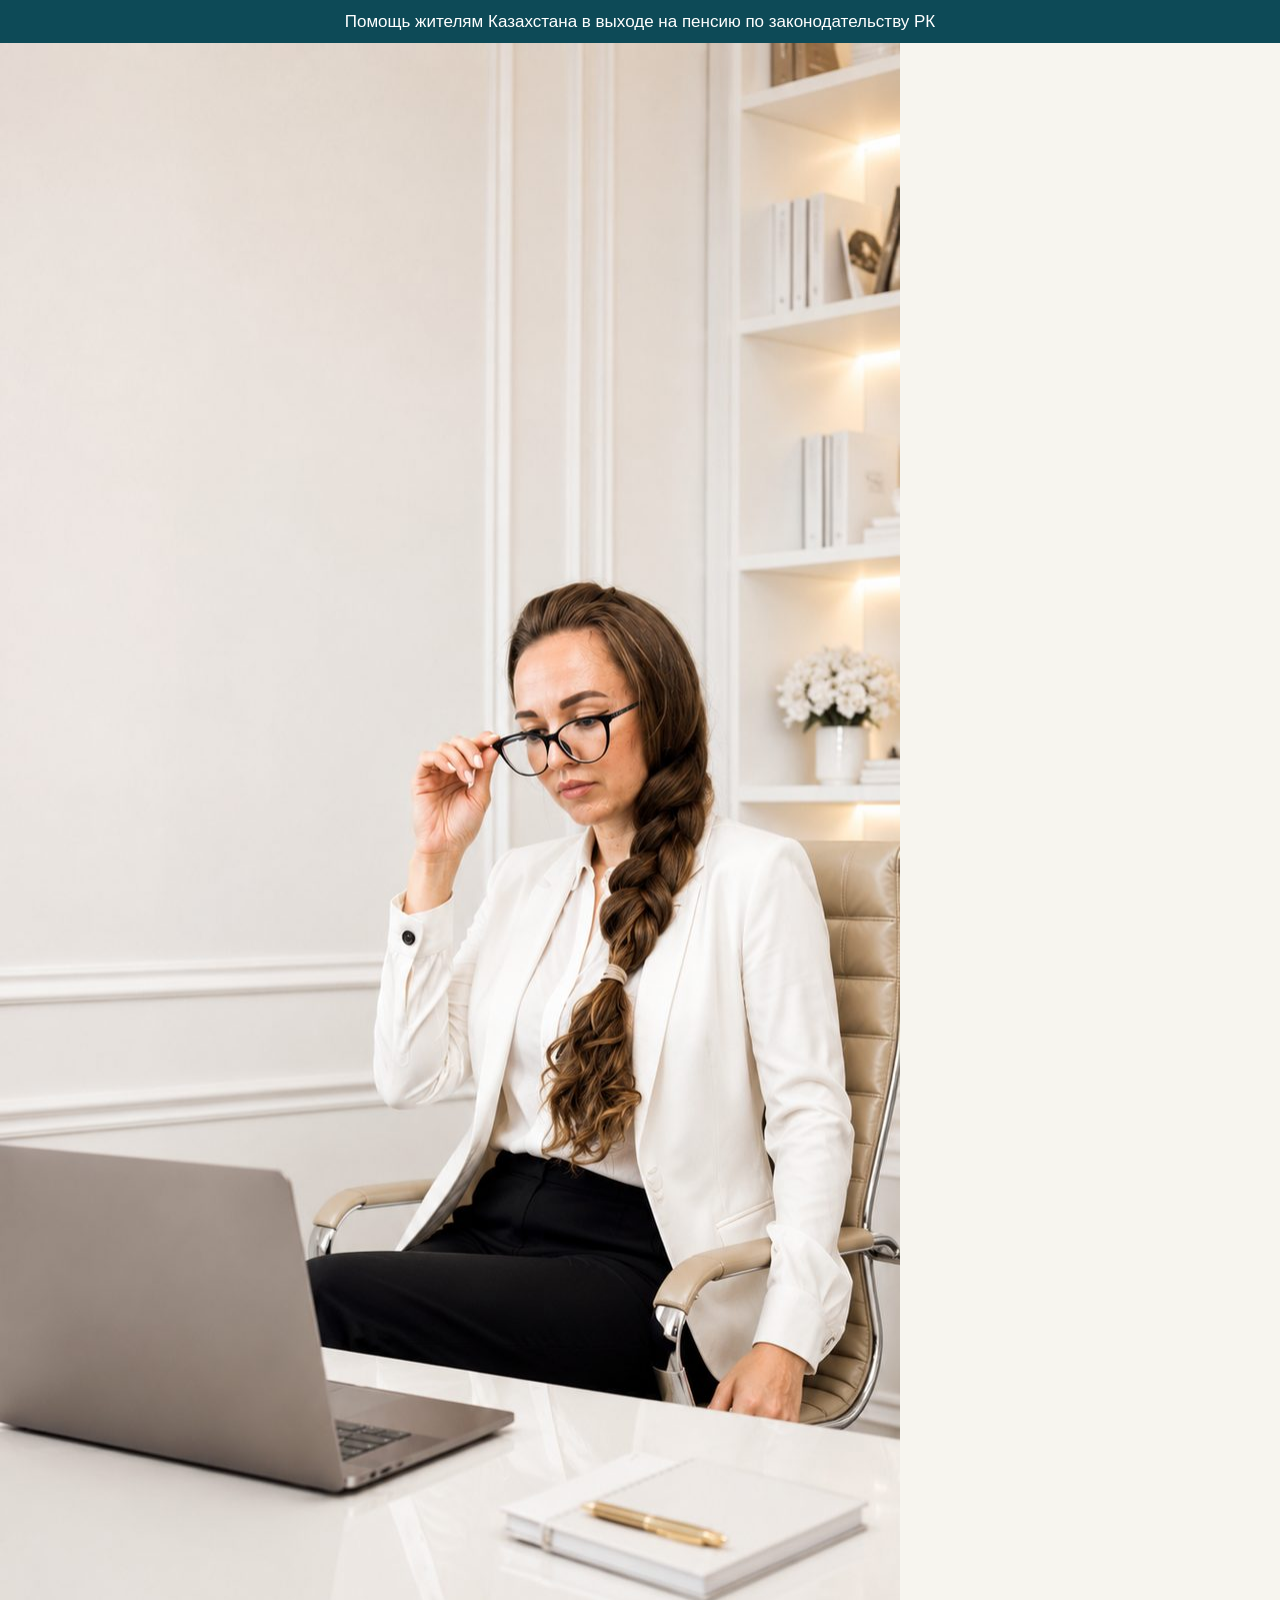
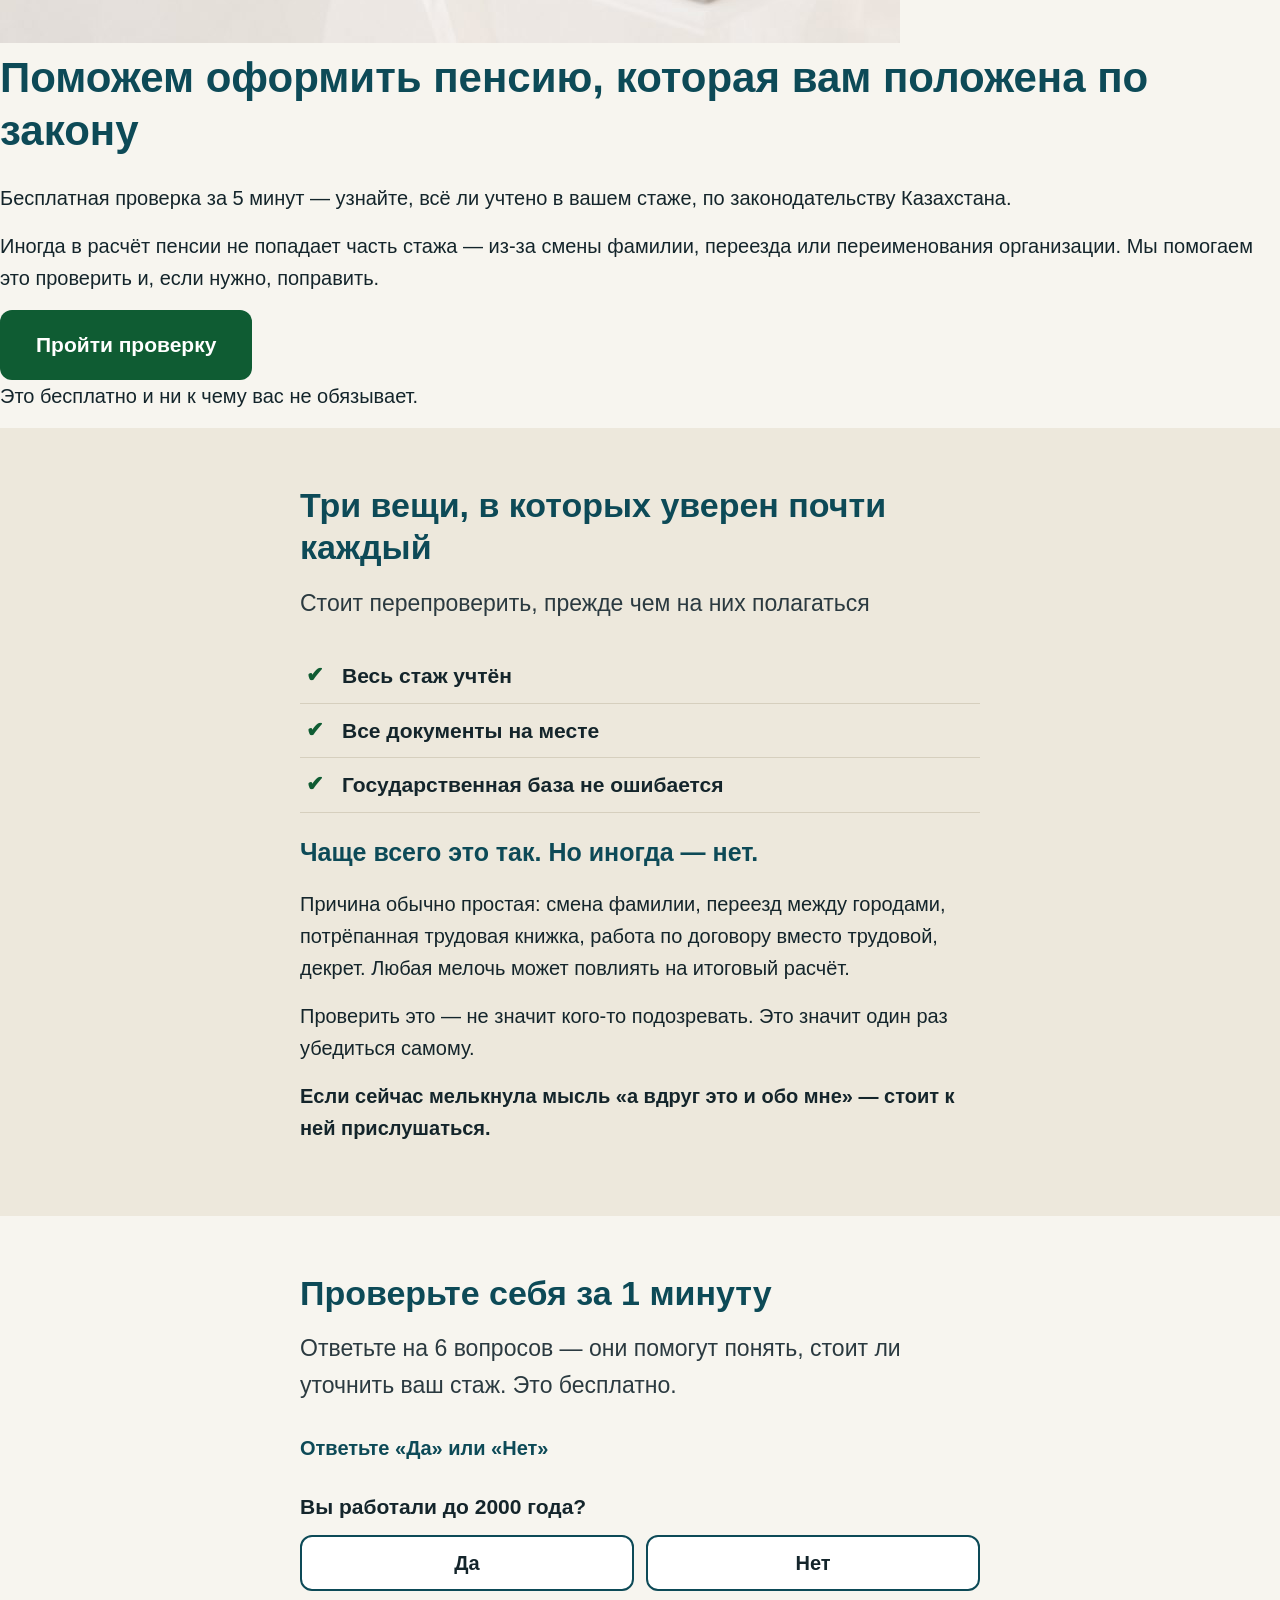
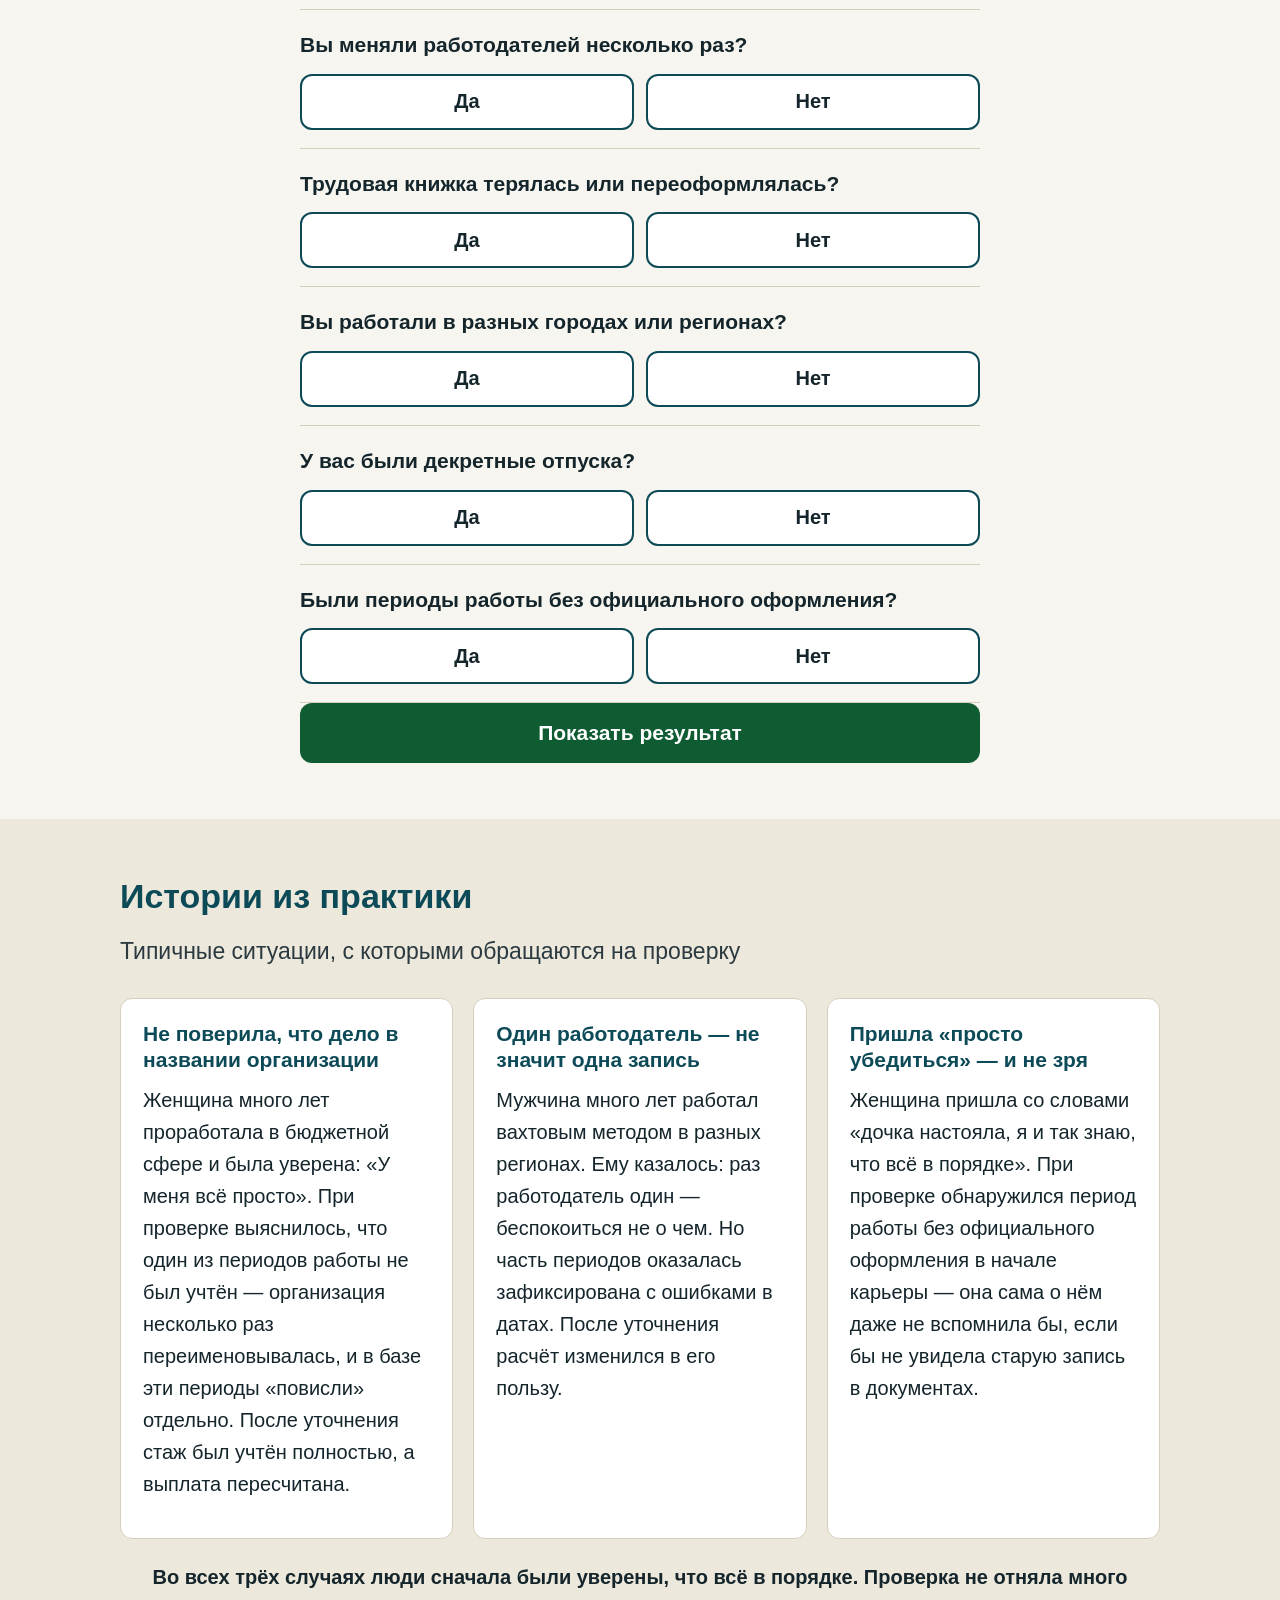
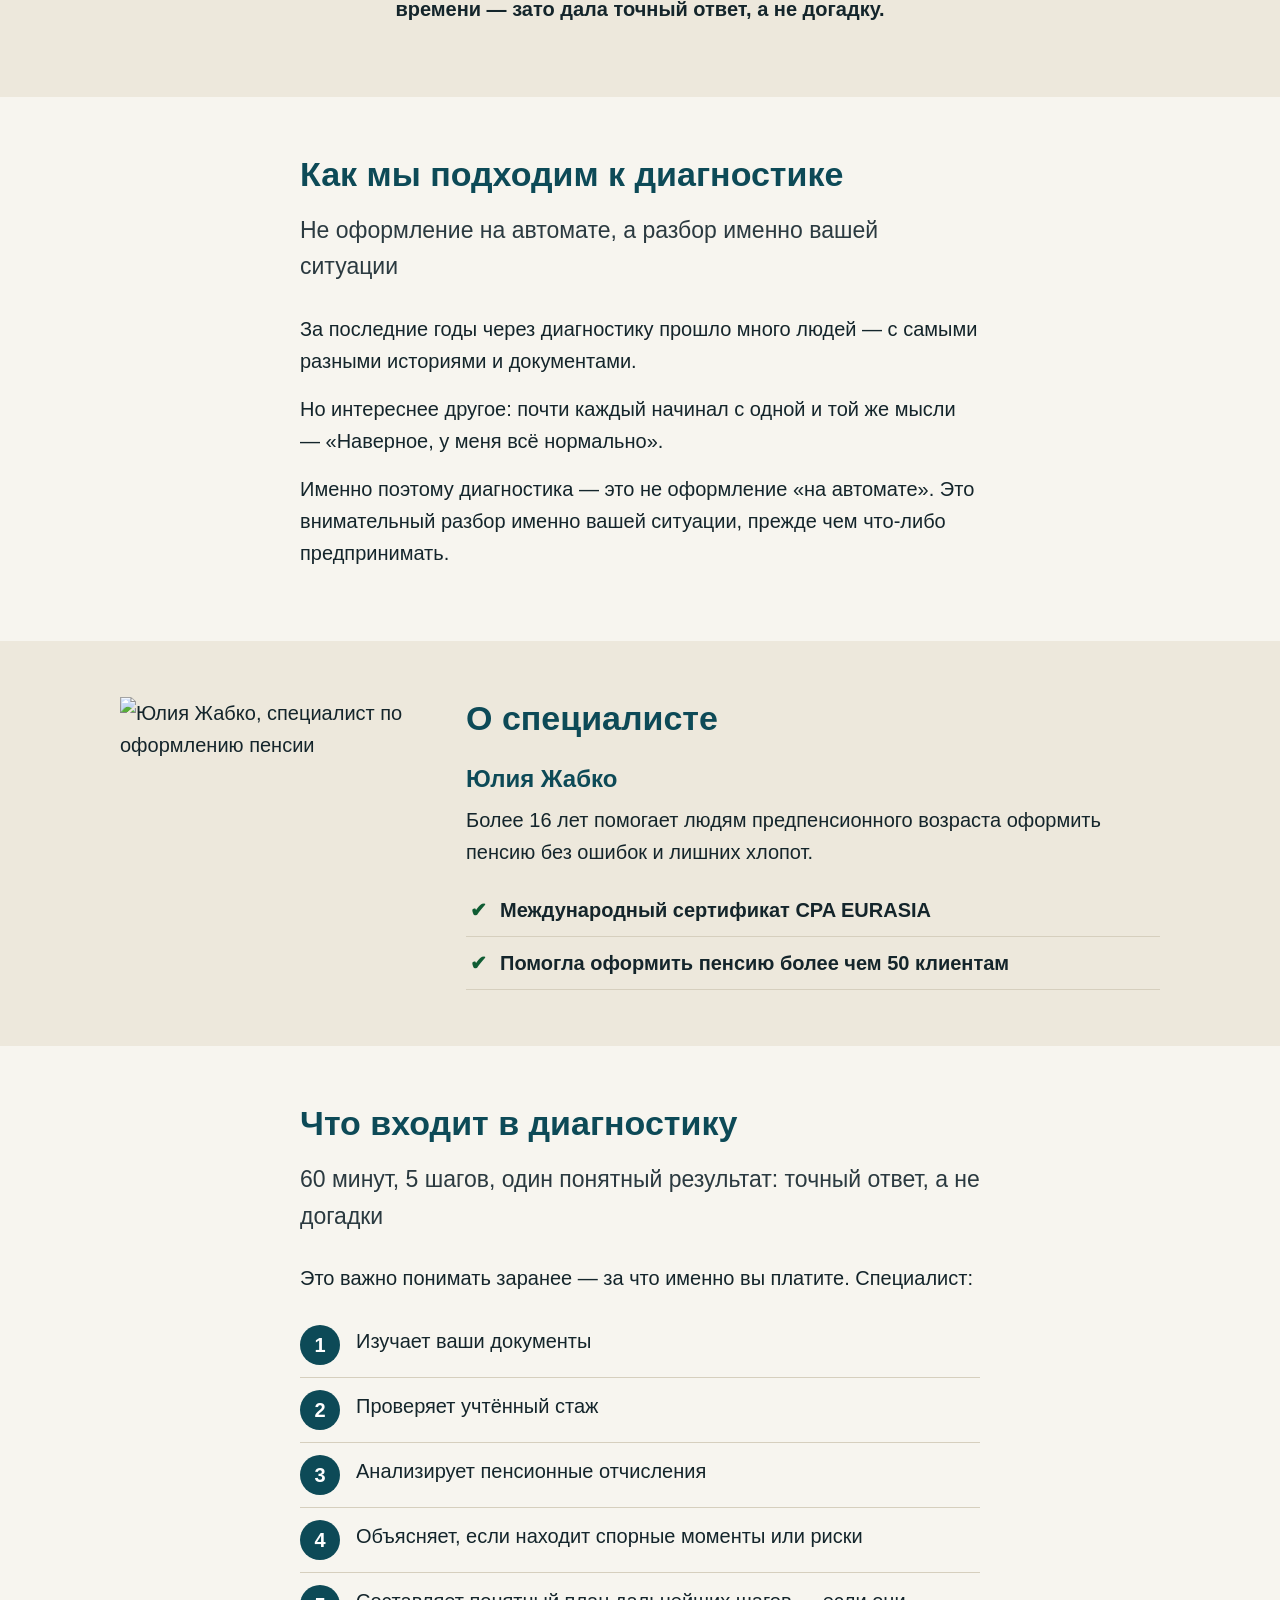
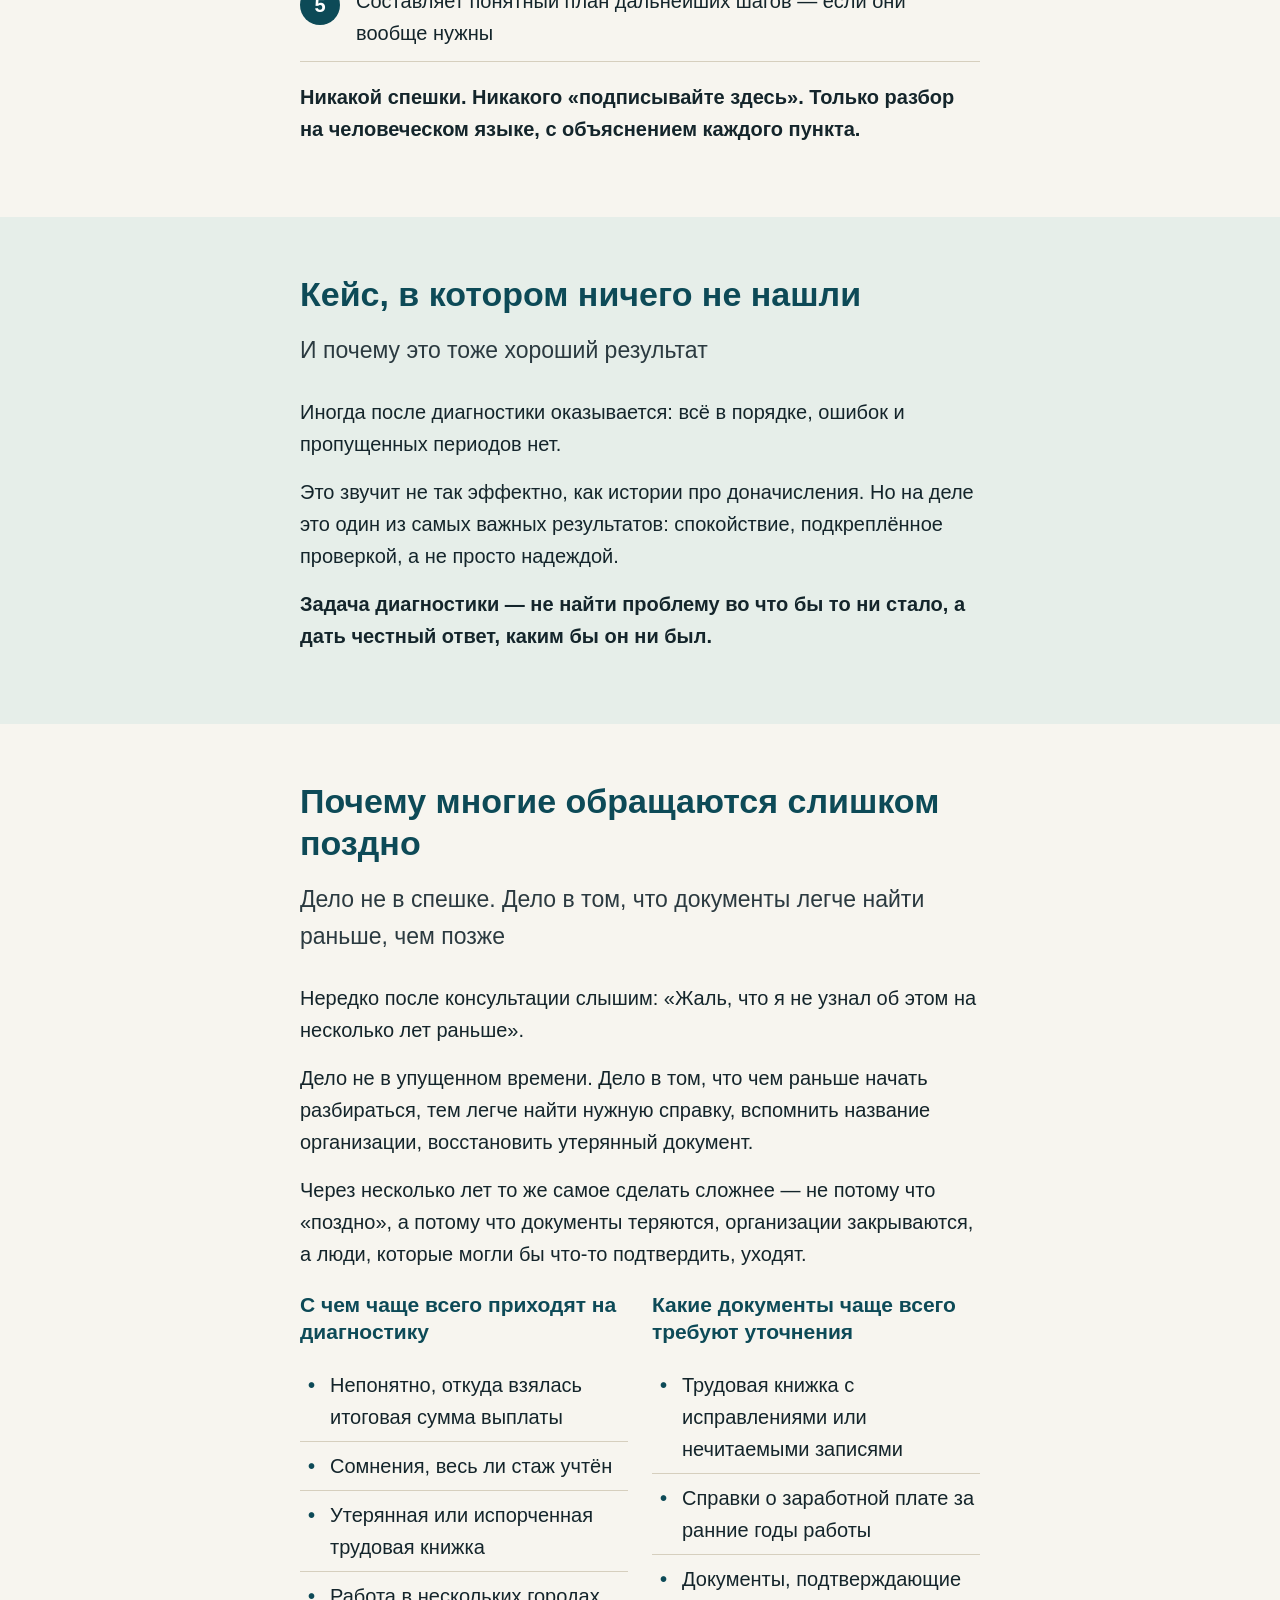
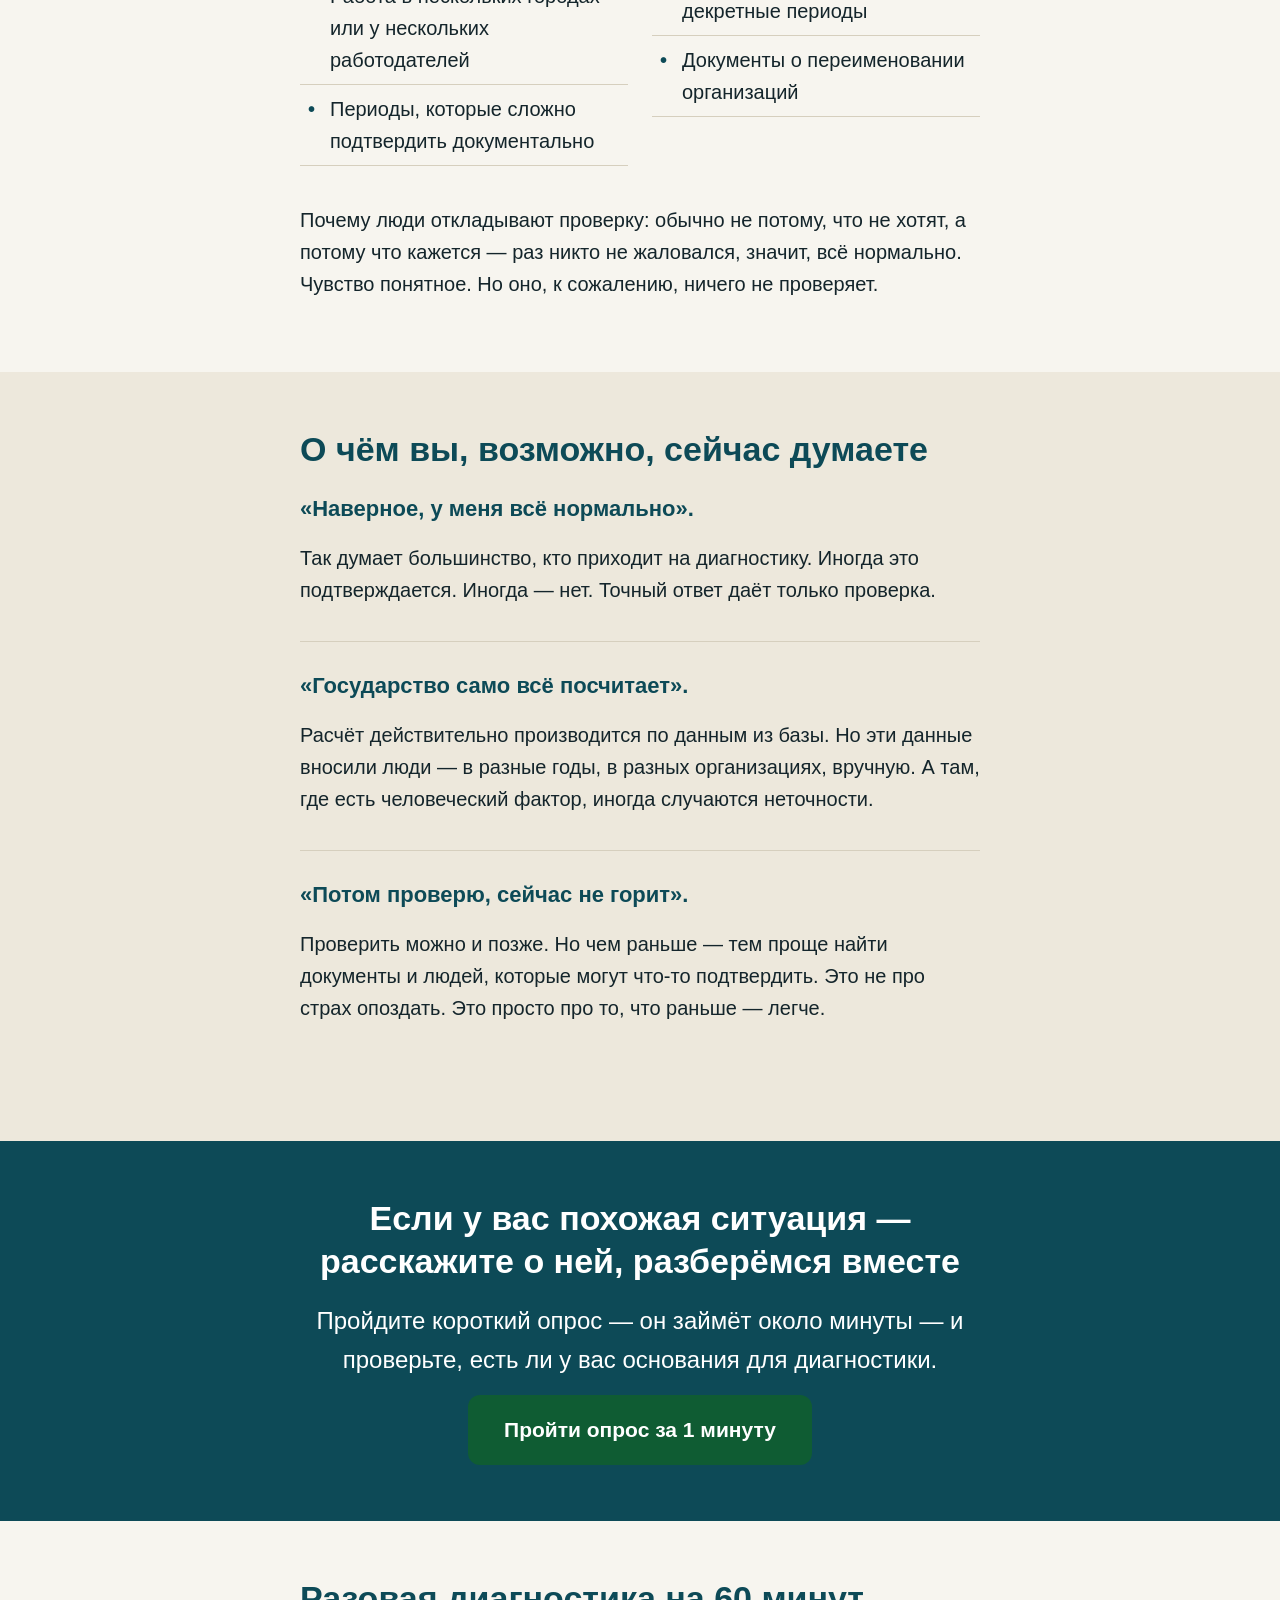
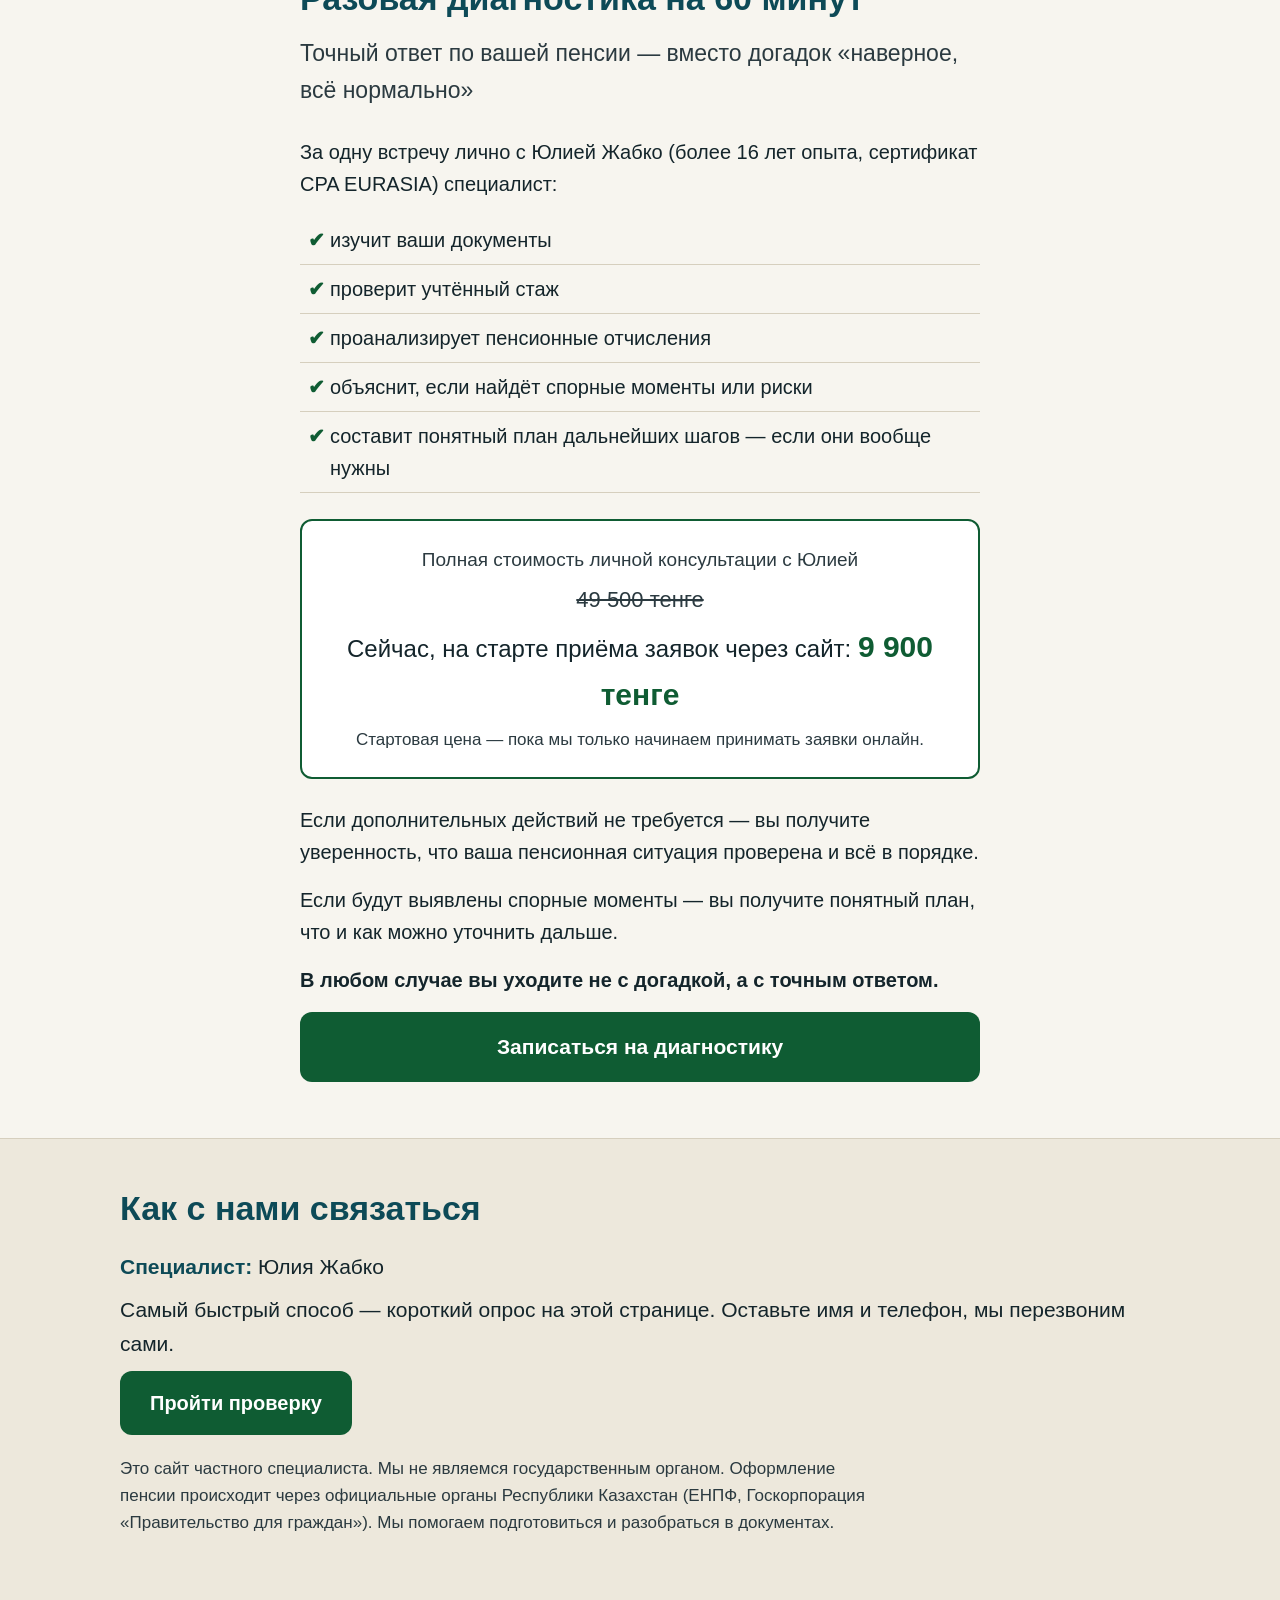
==== commit d06e3de8: "Revise content and layout in index.html Updated the main content and structure of the index.html fil" ====
--- a/index.html
+++ b/index.html
@@ -15,45 +15,29 @@
   <!-- Верхняя плашка: сразу понятно, для кого услуга -->
   <div class="topbar" role="region" aria-label="Регион услуги">
     <div class="wrap topbar__inner">
-      <span>Услуга для жителей Казахстана · по законодательству РК</span>
+      <span>Помощь жителям Казахстана в выходе на пенсию по законодательству РК</span>
     </div>
   </div>
 
-  <header class="site-header">
-    <div class="wrap site-header__inner">
-      <p class="brand">Юлия&nbsp;Жабко · помощь с&nbsp;пенсией</p>
-      <a class="btn btn--ghost btn--sm" href="tel:+70000000000">Позвонить</a>
-    </div>
-  </header>
+  <!-- Шапка убрана по запросу: имя и кнопка "позвонить" не нужны -->
+
 
   <main id="main">
 
-    <!-- ================= БЛОК 1 — ГЛАВНЫЙ ЭКРАН ================= -->
-    <section class="hero" aria-labelledby="hero-title">
-      <div class="wrap hero__inner">
-        <div class="hero__text">
-          <h1 id="hero-title">Поможем оформить пенсию, которая вам положена по закону</h1>
-          <p class="lead">Бесплатная проверка за 5 минут — узнайте, всё ли учтено в вашем стаже, по законодательству Казахстана.</p>
-          <p class="hero__body">Иногда в расчёт пенсии не попадает часть стажа — из-за смены фамилии, переезда или переименования организации. Мы помогаем это проверить и, если нужно, поправить.</p>
-          <a class="btn btn--primary btn--lg" href="#quiz">Пройти проверку</a>
-          <p class="hero__reassure">Это бесплатно и ни к чему вас не обязывает.</p>
-        </div>
-
-        <div class="hero__media">
-          <!-- ЗАМЕНИТЬ на реальное фото: женщина ~55 лет, спокойный интерьер, без флагов и гербов -->
-          <figure class="photo photo--portrait">
-            <div class="photo__placeholder" role="img" aria-label="Фотография специалиста — женщина примерно 55 лет в спокойной домашней обстановке">
-              <svg viewBox="0 0 200 220" aria-hidden="true" focusable="false">
-                <rect width="200" height="220" rx="12" fill="#E7E1D4"/>
-                <circle cx="100" cy="82" r="40" fill="#C9BEA6"/>
-                <path d="M40 200c0-38 27-64 60-64s60 26 60 64" fill="#C9BEA6"/>
-              </svg>
-              <span class="photo__note">Место для фотографии</span>
-            </div>
-          </figure>
-        </div>
-      </div>
-      <div class="ornament" aria-hidden="true"></div>
+    <!-- ================= БЛОК 1 — ГЛАВНЫЙ ЭКРАН (полноэкранный) ================= -->
+    <section class="hero-full" aria-labelledby="hero-title">
+      <img class="hero-full__bg" src="assets/hero.jpg" alt="Юлия Жабко, специалист по оформлению пенсии, за работой" width="900" height="1600" loading="eager">
+      <div class="hero-full__overlay"></div>
+      <div class="hero-full__content">
+        <h1 id="hero-title" class="hero-full__title reveal">Поможем оформить пенсию, которая вам положена по закону</h1>
+        <p class="hero-full__lead reveal reveal--d1">Бесплатная проверка за 5 минут — узнайте, всё ли учтено в вашем стаже, по законодательству Казахстана.</p>
+        <p class="hero-full__body reveal reveal--d2">Иногда в расчёт пенсии не попадает часть стажа — из-за смены фамилии, переезда или переименования организации. Мы помогаем это проверить и, если нужно, поправить.</p>
+        <a class="btn btn--primary btn--lg btn--shine reveal reveal--d3" href="#quiz">Пройти проверку</a>
+        <p class="hero-full__reassure reveal reveal--d4">Это бесплатно и ни к чему вас не обязывает.</p>
+      </div>
+      <div class="hero-full__scroll" aria-hidden="true">
+        <span></span>
+      </div>
     </section>
 
     <!-- ================= БЛОК 2 — ТРИ ВЕЩИ ================= -->
@@ -239,16 +223,8 @@
     <section class="section section--tint" aria-labelledby="b6-title">
       <div class="wrap about">
         <div class="about__media">
-          <!-- ЗАМЕНИТЬ на реальное фото Юлии Жабко -->
           <figure class="photo photo--portrait">
-            <div class="photo__placeholder" role="img" aria-label="Фотография специалиста Юлии Жабко">
-              <svg viewBox="0 0 200 220" aria-hidden="true" focusable="false">
-                <rect width="200" height="220" rx="12" fill="#E7E1D4"/>
-                <circle cx="100" cy="82" r="40" fill="#C9BEA6"/>
-                <path d="M40 200c0-38 27-64 60-64s60 26 60 64" fill="#C9BEA6"/>
-              </svg>
-              <span class="photo__note">Фото Юлии</span>
-            </div>
+            <img src="assets/yulia.jpg" alt="Юлия Жабко, специалист по оформлению пенсии" width="700" height="1268" loading="lazy">
           </figure>
         </div>
         <div class="about__text">
@@ -407,9 +383,9 @@
     <div class="wrap">
       <h2 id="footer-title">Как с нами связаться</h2>
       <div class="contacts">
-        <p><span class="contacts__label">Телефон:</span> <a href="tel:+70000000000">+7 (000) 000-00-00</a></p>
-        <p><span class="contacts__label">WhatsApp / Telegram:</span> <a href="#">указать ссылку</a></p>
         <p><span class="contacts__label">Специалист:</span> Юлия Жабко</p>
+        <p>Самый быстрый способ — короткий опрос на этой странице. Оставьте имя и телефон, мы перезвоним сами.</p>
+        <a class="btn btn--primary" href="#quiz">Пройти проверку</a>
       </div>
       <p class="site-footer__legal">
         Это сайт частного специалиста. Мы не являемся государственным органом.
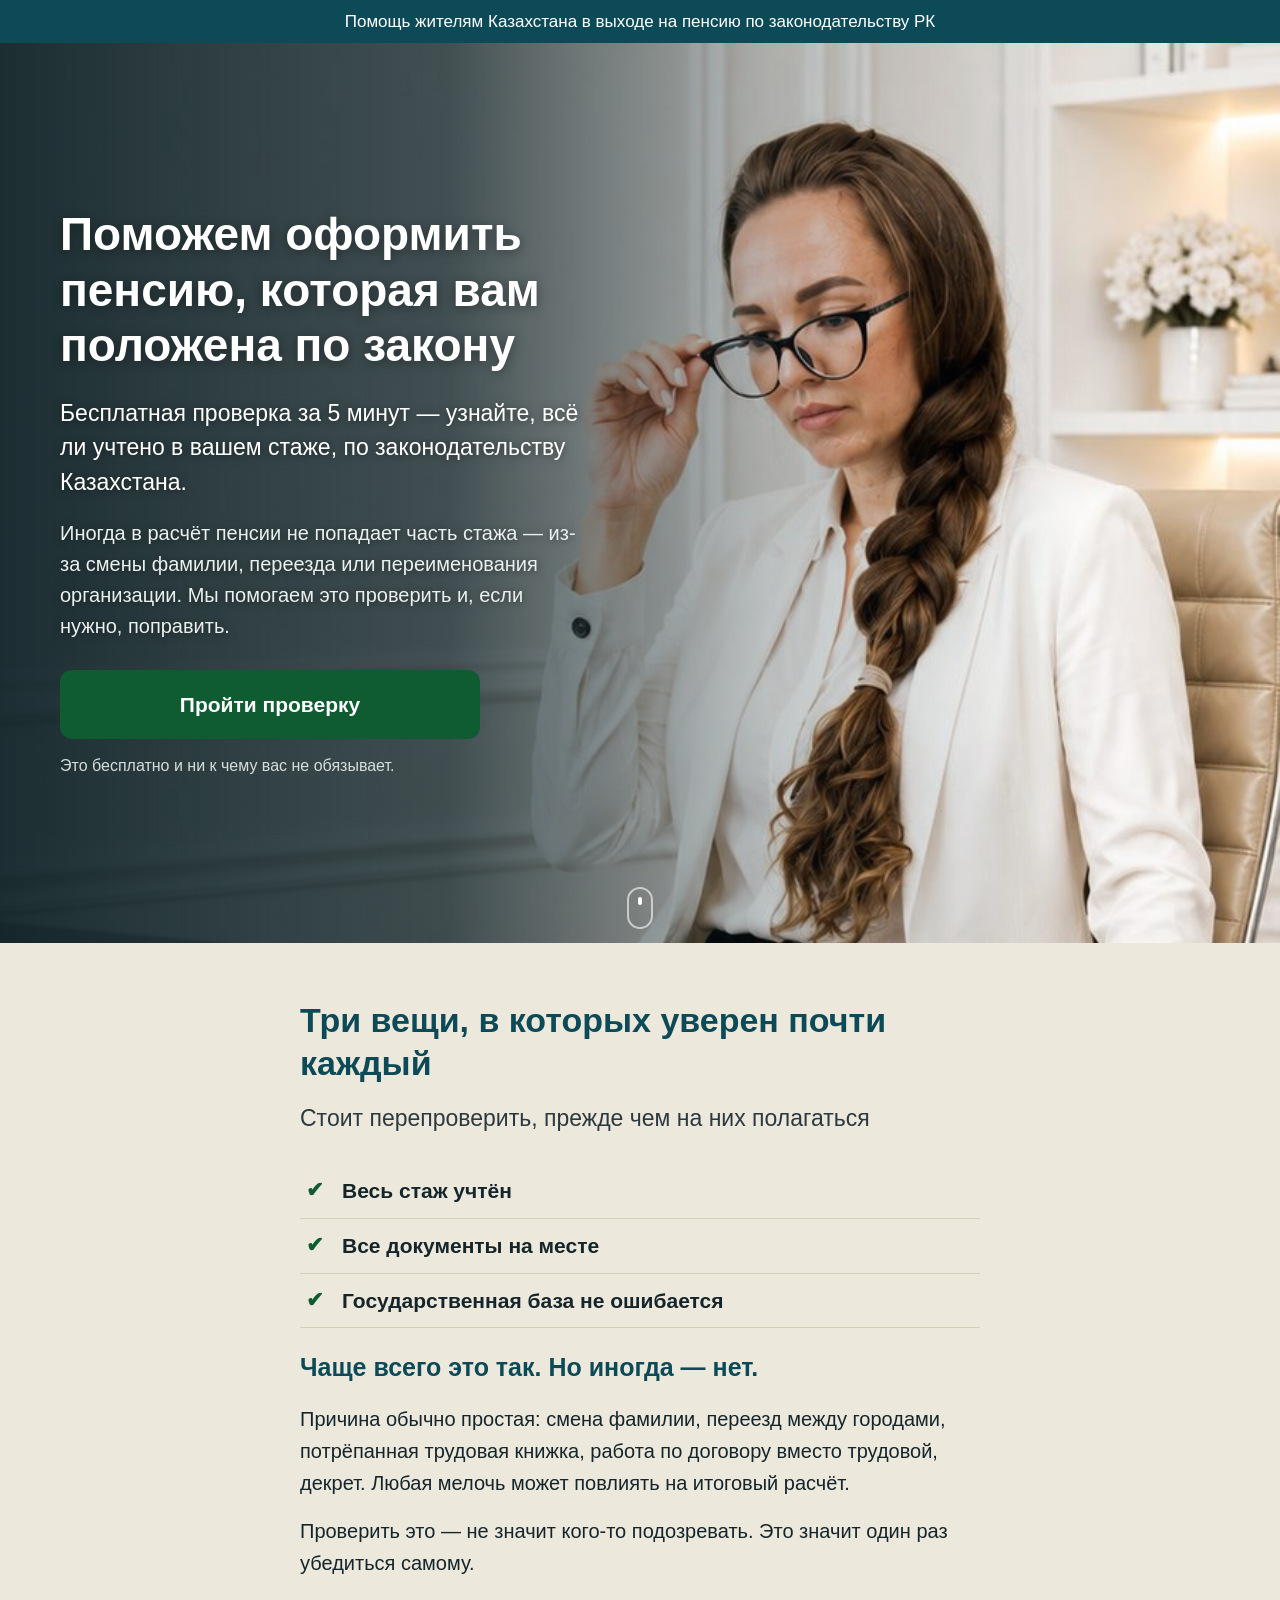
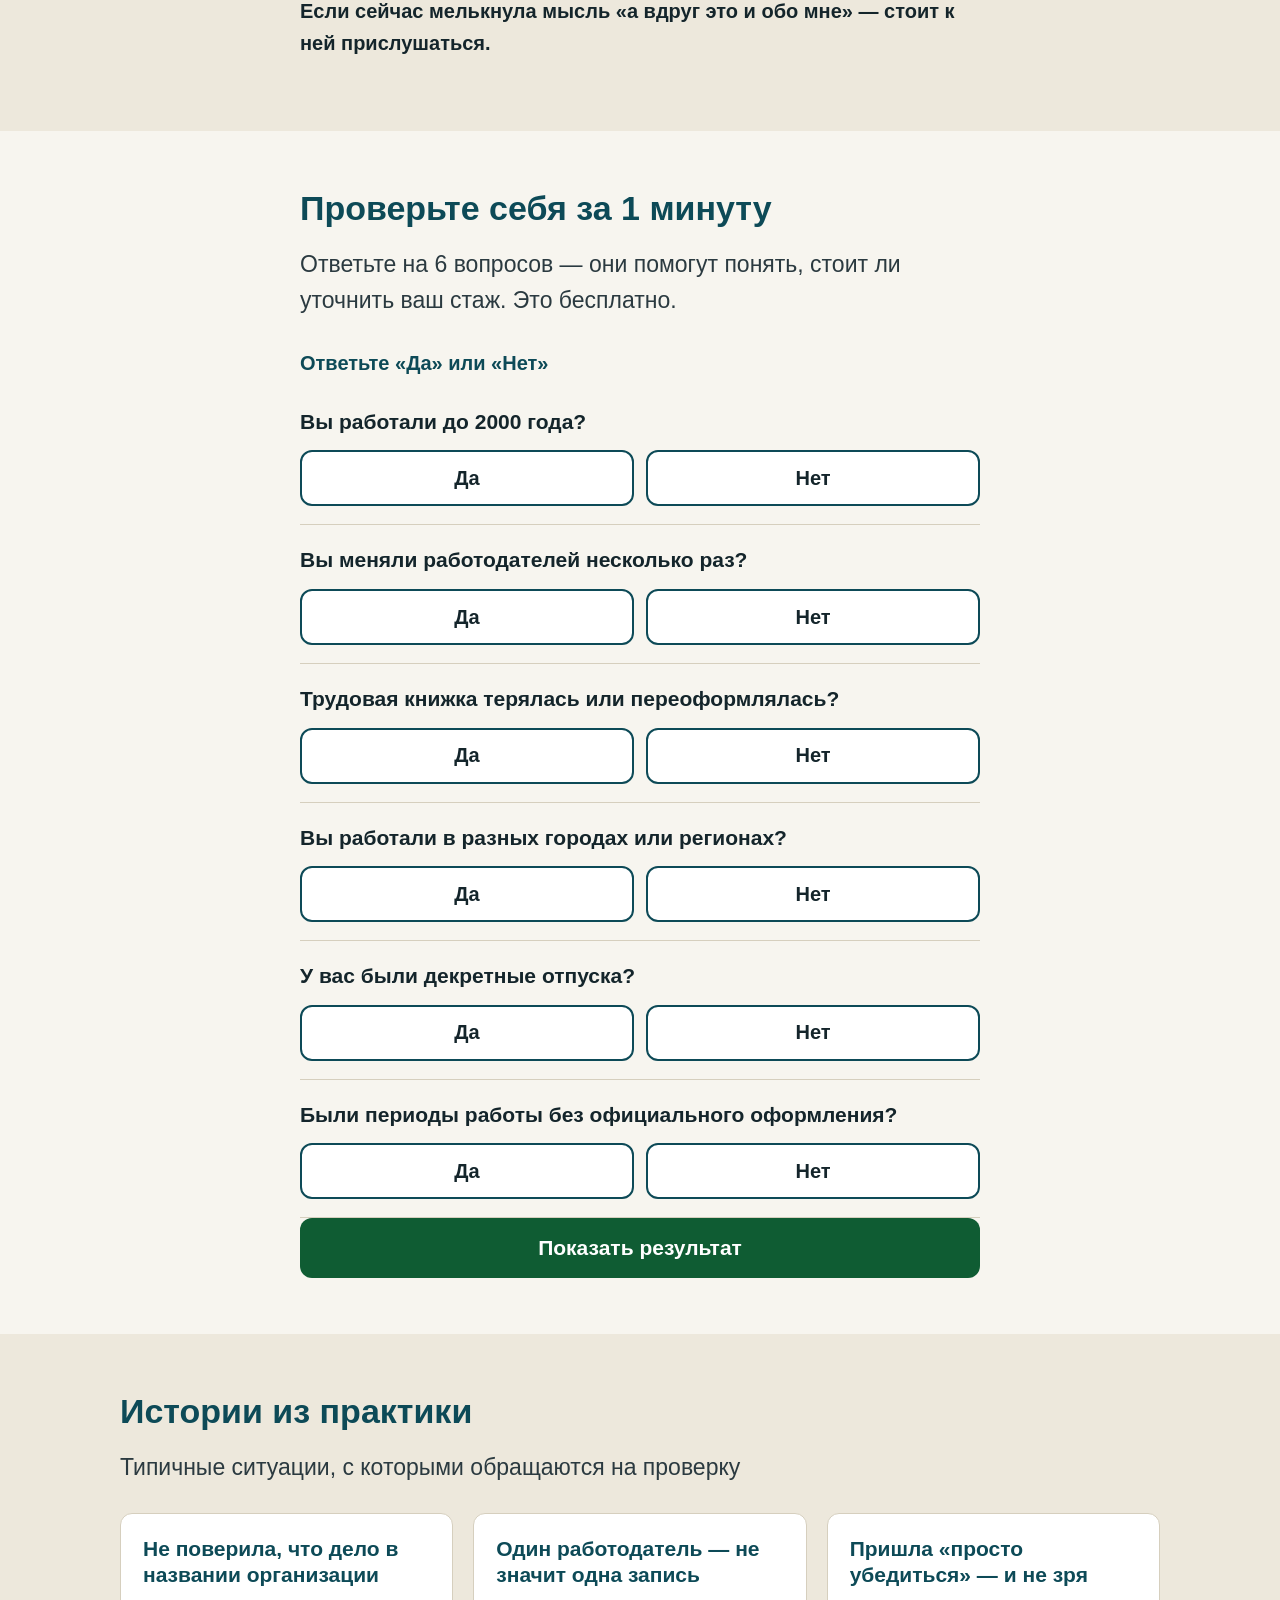
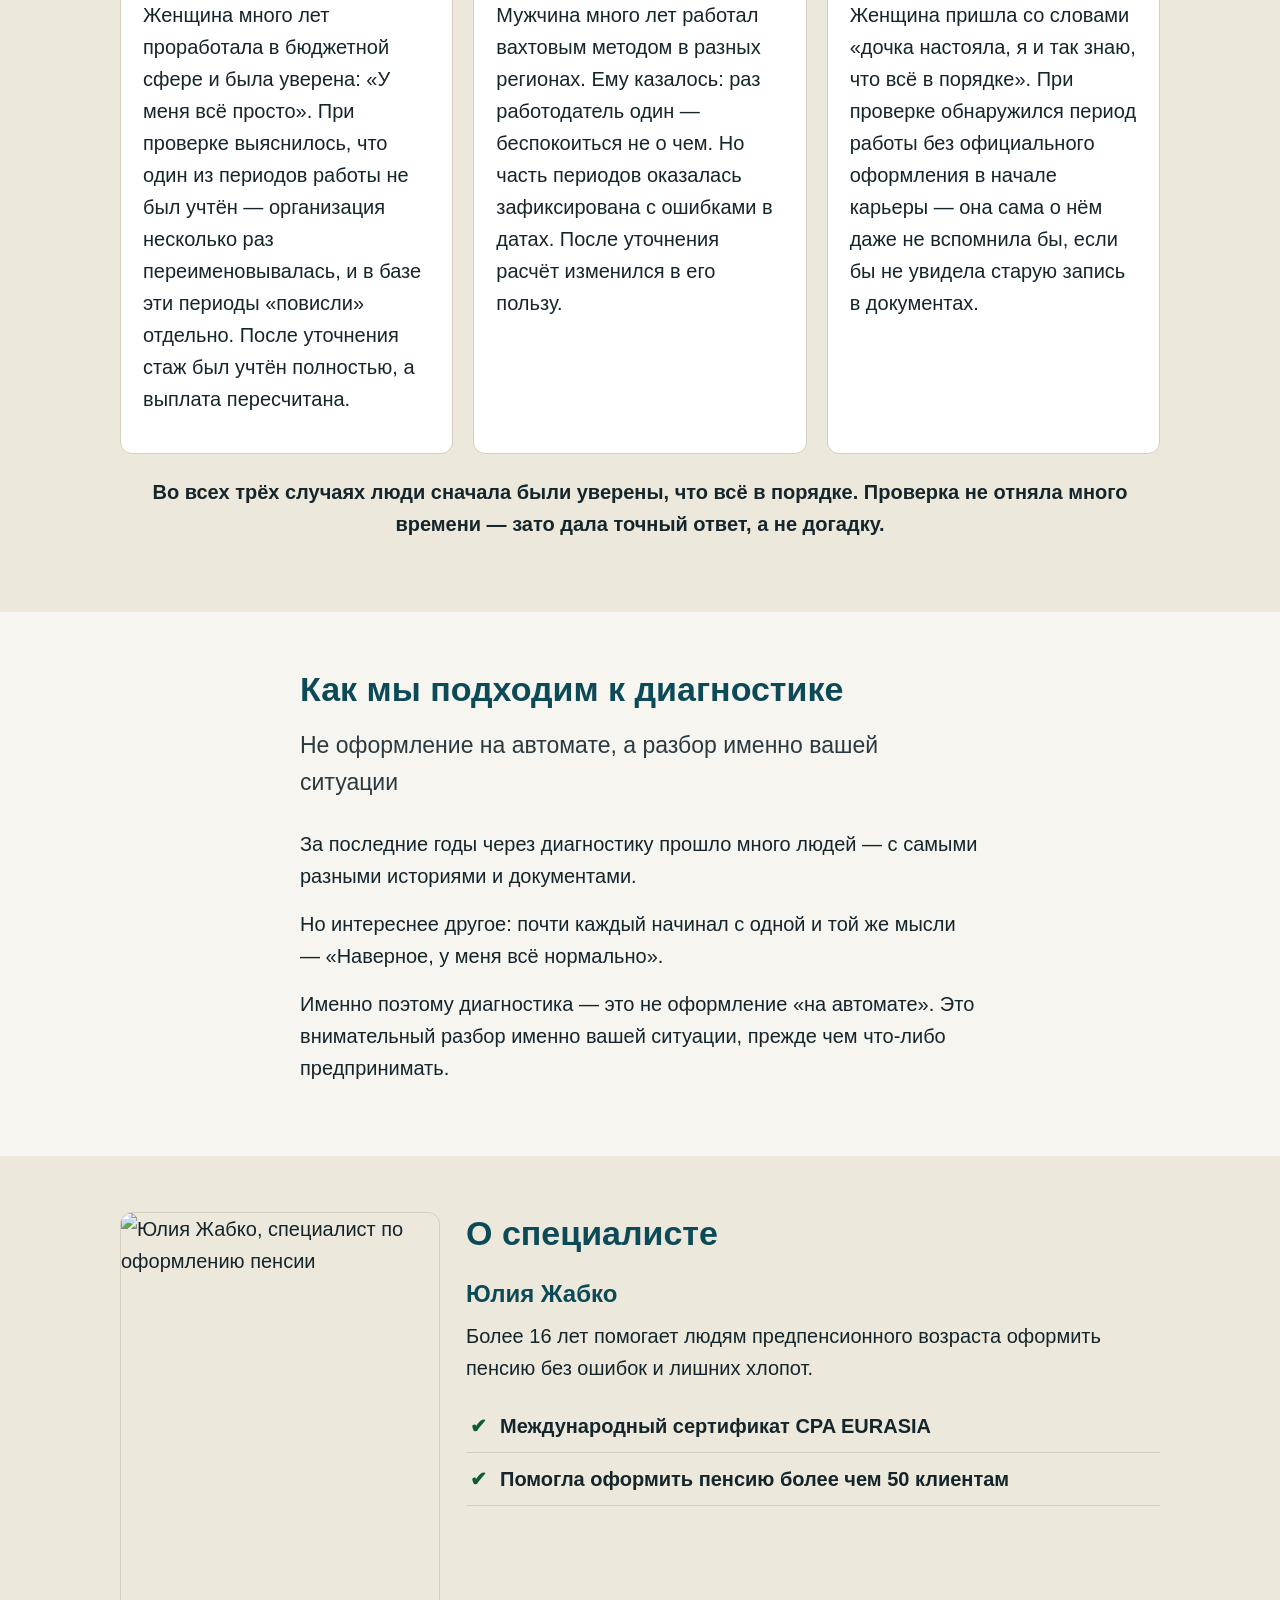
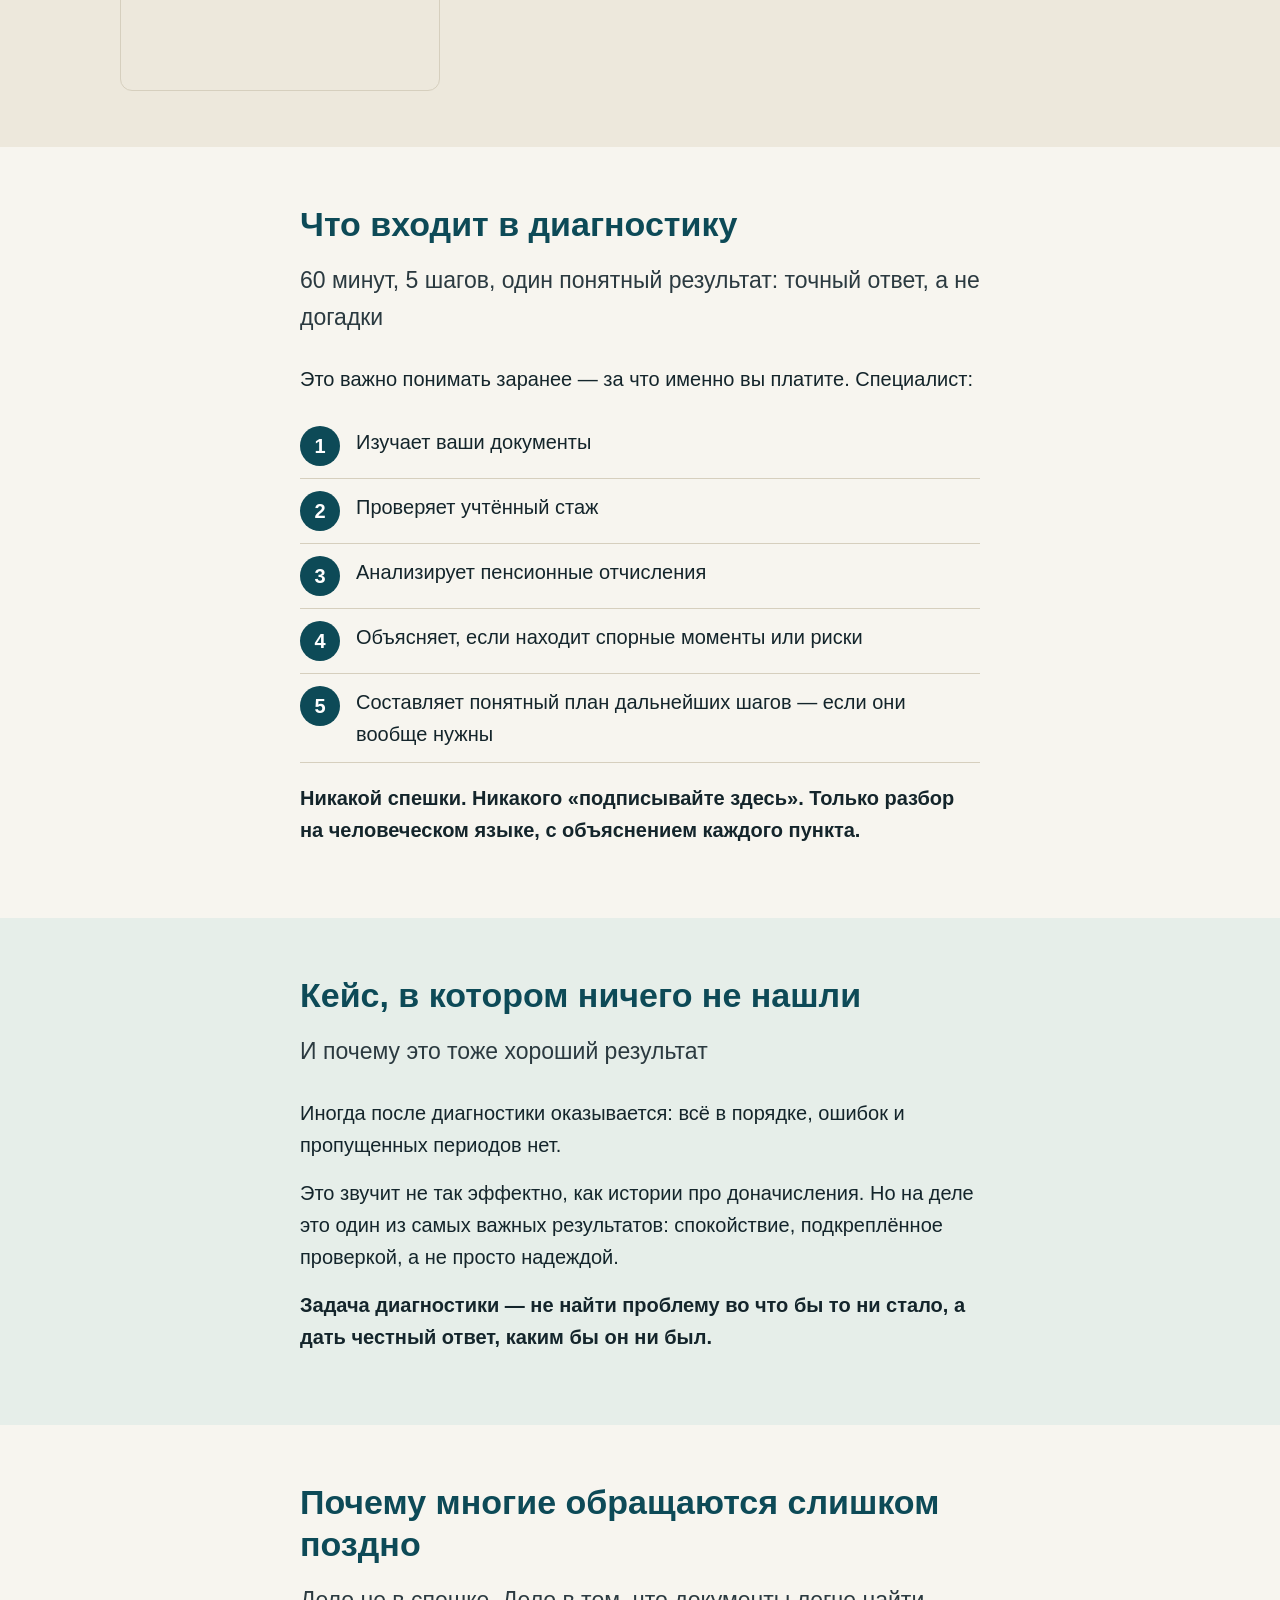
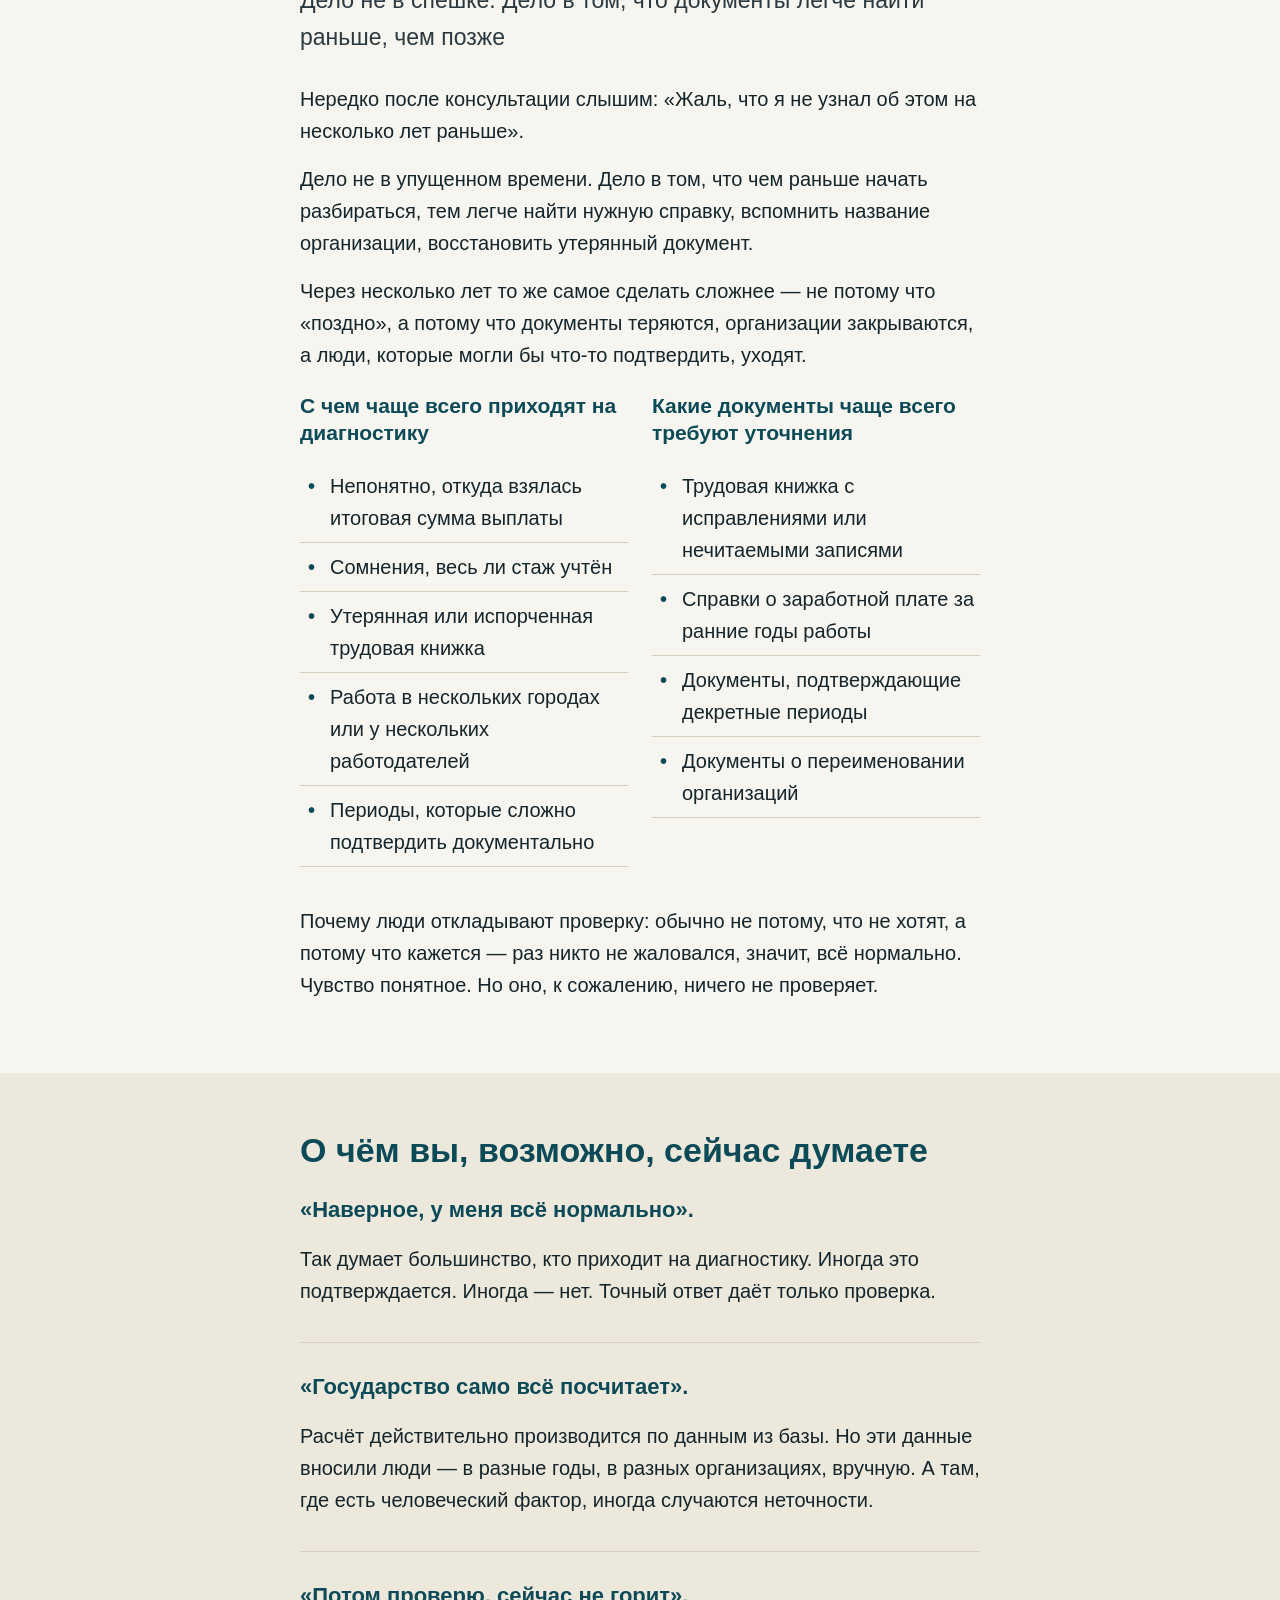
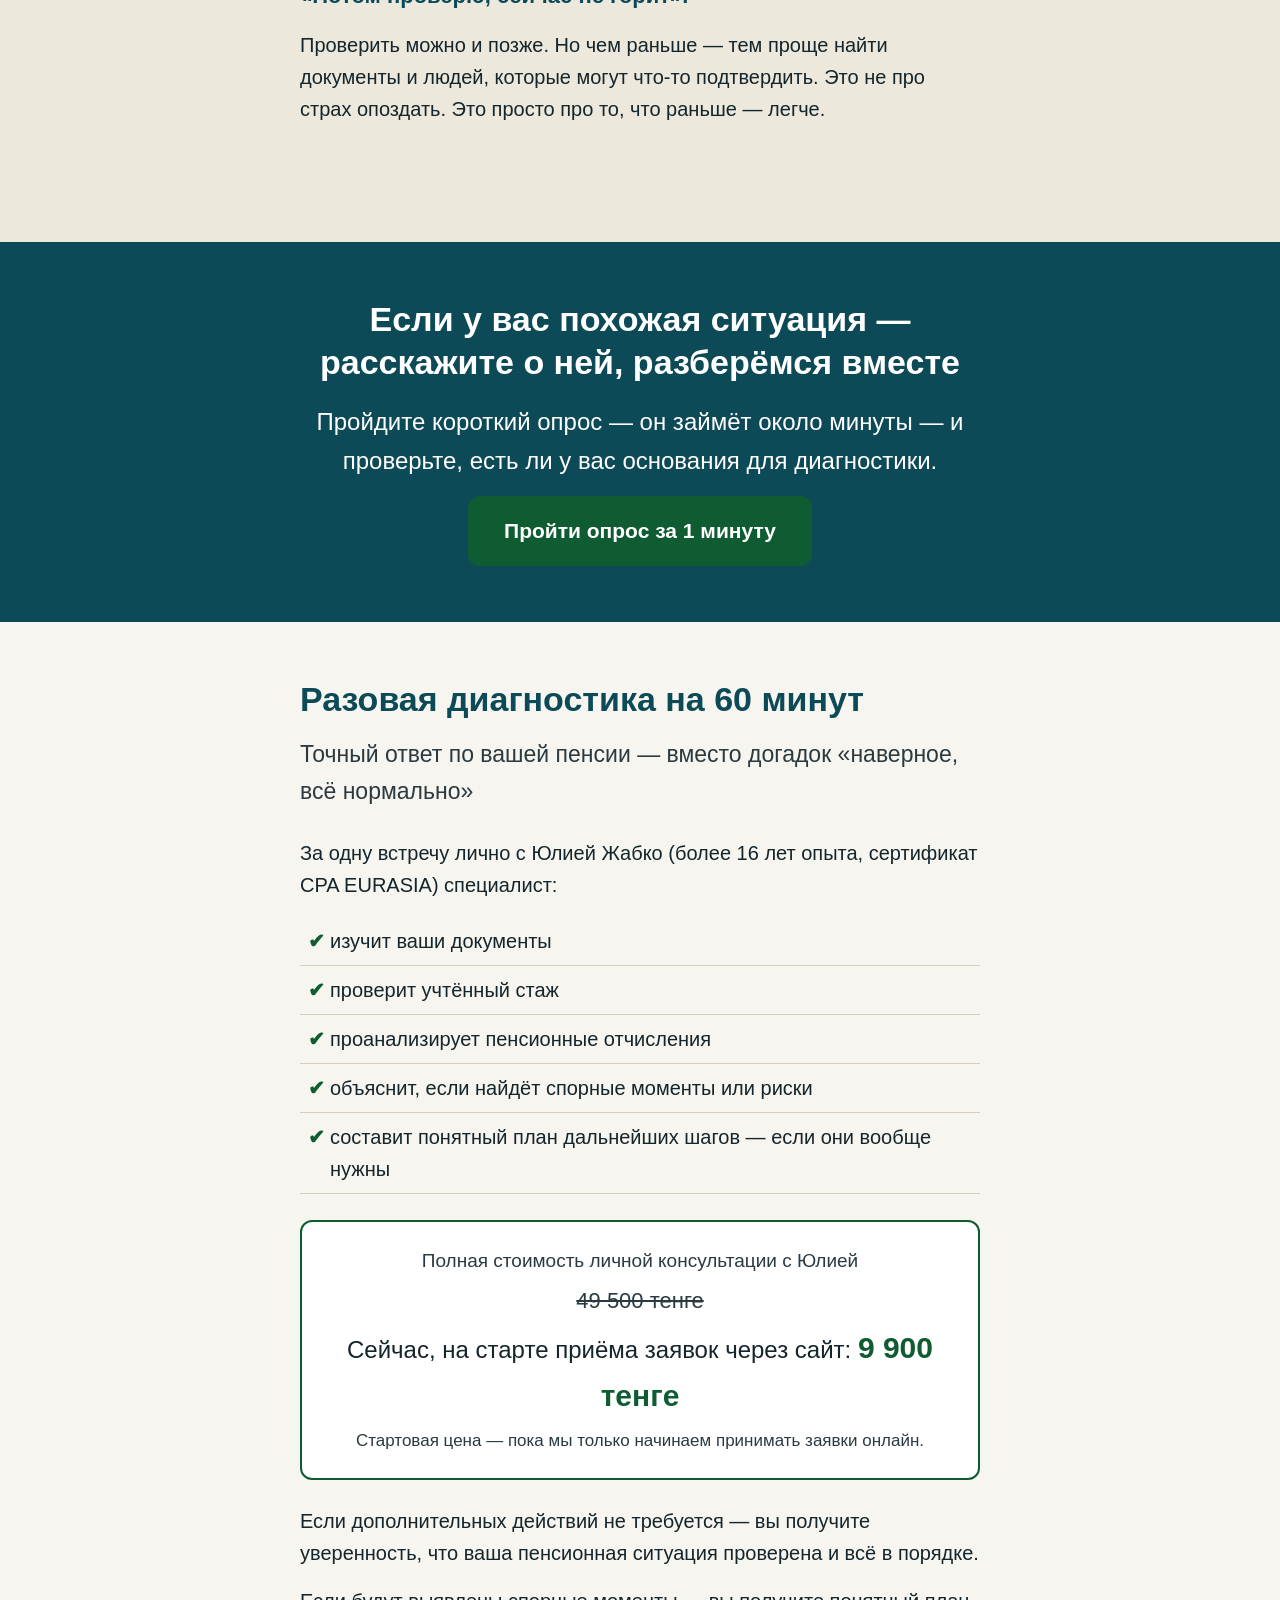
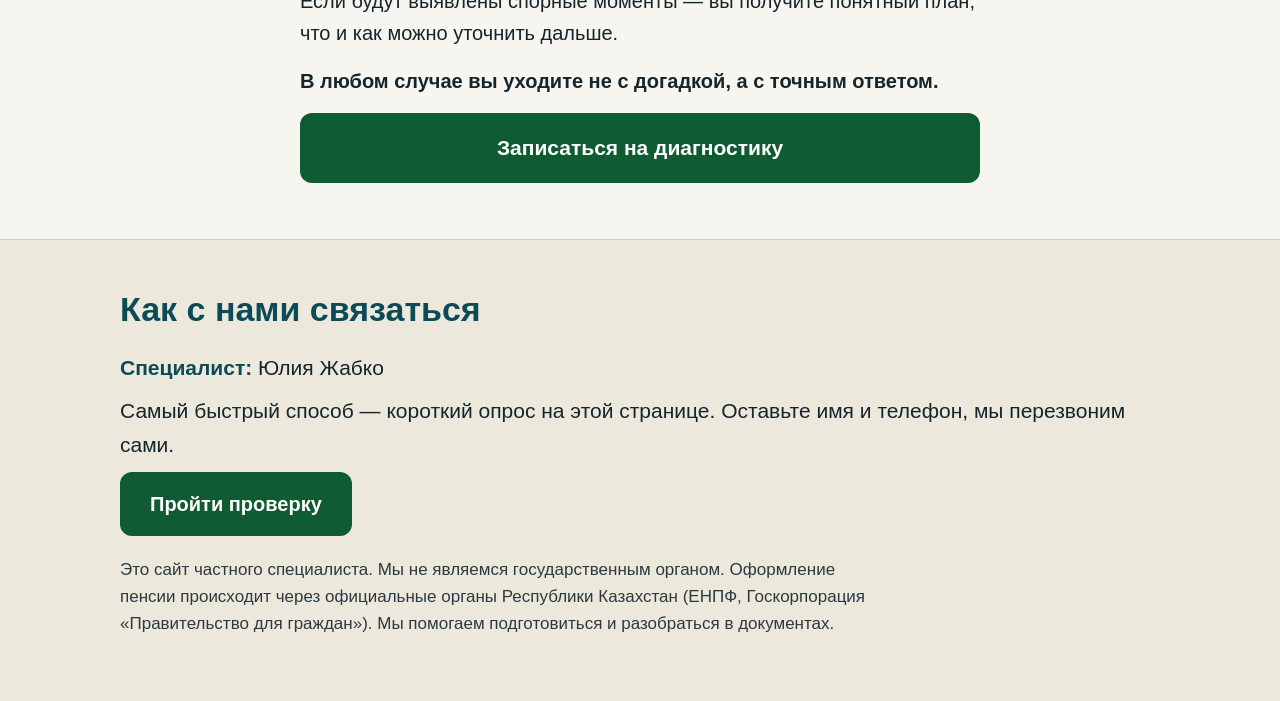
==== commit 4abe2981: "Adjust image height for Юлия Жабко Updated image height for Юлия Жабко's photo." ====
--- a/index.html
+++ b/index.html
@@ -224,7 +224,7 @@
       <div class="wrap about">
         <div class="about__media">
           <figure class="photo photo--portrait">
-            <img src="assets/yulia.jpg" alt="Юлия Жабко, специалист по оформлению пенсии" width="700" height="1268" loading="lazy">
+            <img src="assets/yulia.jpg" alt="Юлия Жабко, специалист по оформлению пенсии" width="700" height="1051" loading="lazy">
           </figure>
         </div>
         <div class="about__text">
--- a/style.css
+++ b/style.css
@@ -140,16 +140,11 @@
 .hero__media { order: -1; }
 
 /* Фото */
-.photo { margin: 0; }
-.photo__placeholder {
-  position: relative; background: #E7E1D4; border-radius: var(--radius);
-  border: 1px dashed #B9AE93; overflow: hidden; text-align: center;
-  max-width: 340px; margin: 0 auto;
-}
-.photo__placeholder svg { display: block; width: 100%; height: auto; }
-.photo__note {
-  position: absolute; left: 0; right: 0; bottom: 10px;
-  font-size: 16px; color: #6B5F45;
+.photo { margin: 0; max-width: 340px; margin: 0 auto; }
+.photo img {
+  display: block; width: 100%; height: auto;
+  border-radius: var(--radius);
+  border: 1px solid var(--line);
 }
 
 /* ---------- Списки ---------- */
@@ -282,14 +277,181 @@
 .site-footer__legal { font-size: 17px; color: var(--ink-soft); margin-top: 20px; max-width: 760px; }
 
 /* =========================================================
+   ПОЛНОЭКРАННЫЙ ГЛАВНЫЙ ЭКРАН (герой)
+   ========================================================= */
+.hero-full {
+  position: relative;
+  min-height: 100svh;              /* на всю высоту экрана телефона */
+  min-height: 100vh;               /* запасной вариант для старых браузеров */
+  display: flex;
+  align-items: flex-end;           /* контент внизу, лицо сверху остаётся видно */
+  overflow: hidden;
+  background: #E9E6DF;
+}
+
+/* Фоновое фото */
+.hero-full__bg {
+  position: absolute;
+  inset: 0;
+  width: 100%;
+  height: 100%;
+  object-fit: cover;
+  object-position: 72% top;        /* смещаем к лицу справа, верх кадра виден */
+  z-index: 1;
+  animation: heroZoom 12s ease-out forwards;
+}
+
+/* Затемнение снизу — чтобы текст и кнопка читались */
+.hero-full__overlay {
+  position: absolute;
+  inset: 0;
+  z-index: 2;
+  background: linear-gradient(
+    to top,
+    rgba(10, 30, 35, 0.92) 0%,
+    rgba(10, 30, 35, 0.75) 30%,
+    rgba(10, 30, 35, 0.25) 55%,
+    rgba(10, 30, 35, 0.05) 75%,
+    rgba(10, 30, 35, 0) 100%
+  );
+}
+
+.hero-full__content {
+  position: relative;
+  z-index: 3;
+  width: 100%;
+  max-width: 760px;
+  margin: 0 auto;
+  padding: 0 22px 48px;
+  color: #fff;
+}
+
+.hero-full__title {
+  color: #fff;
+  font-size: clamp(30px, 8vw, 46px);
+  line-height: 1.2;
+  margin-bottom: 0.5em;
+  text-shadow: 0 2px 12px rgba(0,0,0,0.4);
+}
+.hero-full__lead {
+  font-size: clamp(19px, 4.6vw, 23px);
+  line-height: 1.5;
+  margin-bottom: 0.8em;
+  text-shadow: 0 1px 8px rgba(0,0,0,0.5);
+}
+.hero-full__body {
+  font-size: clamp(17px, 4.2vw, 20px);
+  line-height: 1.55;
+  color: #EAF0EF;
+  margin-bottom: 1.4em;
+  text-shadow: 0 1px 8px rgba(0,0,0,0.5);
+}
+.hero-full__reassure {
+  font-size: 16px;
+  color: #D6DEDC;
+  margin-top: 14px;
+  margin-bottom: 0;
+}
+.hero-full .btn--lg { width: 100%; max-width: 420px; }
+
+/* Медленный, едва заметный зум фона при загрузке */
+@keyframes heroZoom {
+  from { transform: scale(1.06); }
+  to   { transform: scale(1); }
+}
+
+/* Подсказка «листайте вниз» */
+.hero-full__scroll {
+  position: absolute;
+  bottom: 14px;
+  left: 50%;
+  transform: translateX(-50%);
+  z-index: 3;
+  width: 26px;
+  height: 42px;
+  border: 2px solid rgba(255,255,255,0.6);
+  border-radius: 14px;
+}
+.hero-full__scroll span {
+  position: absolute;
+  top: 8px;
+  left: 50%;
+  width: 4px;
+  height: 8px;
+  margin-left: -2px;
+  background: #fff;
+  border-radius: 2px;
+  animation: scrollDot 1.8s ease-in-out infinite;
+}
+@keyframes scrollDot {
+  0%   { opacity: 0; transform: translateY(0); }
+  30%  { opacity: 1; }
+  60%  { opacity: 1; transform: translateY(12px); }
+  100% { opacity: 0; transform: translateY(12px); }
+}
+
+/* Плавное появление текста при загрузке */
+.reveal {
+  opacity: 0;
+  transform: translateY(24px);
+  animation: revealUp 0.7s ease-out forwards;
+}
+.reveal--d1 { animation-delay: 0.15s; }
+.reveal--d2 { animation-delay: 0.30s; }
+.reveal--d3 { animation-delay: 0.45s; }
+.reveal--d4 { animation-delay: 0.60s; }
+@keyframes revealUp {
+  to { opacity: 1; transform: translateY(0); }
+}
+
+/* Деликатный «блеск» на главной кнопке (медленный, раз в несколько секунд) */
+.btn--shine {
+  position: relative;
+  overflow: hidden;
+}
+.btn--shine::after {
+  content: "";
+  position: absolute;
+  top: 0;
+  left: -75%;
+  width: 50%;
+  height: 100%;
+  background: linear-gradient(
+    120deg,
+    rgba(255,255,255,0) 0%,
+    rgba(255,255,255,0.35) 50%,
+    rgba(255,255,255,0) 100%
+  );
+  transform: skewX(-20deg);
+  animation: btnShine 4.5s ease-in-out infinite;
+}
+@keyframes btnShine {
+  0%   { left: -75%; }
+  18%  { left: 130%; }
+  100% { left: 130%; }   /* долгая пауза между проблесками */
+}
+
+/* =========================================================
    Адаптивность (mobile-first: расширяем вверх)
    ========================================================= */
 @media (min-width: 768px) {
-  .hero__inner { grid-template-columns: 1.2fr 0.8fr; align-items: center; }
-  .hero__media { order: 0; }
   .cards--3 { grid-template-columns: repeat(3, 1fr); }
   .about { grid-template-columns: 320px 1fr; }
   .two-lists { grid-template-columns: 1fr 1fr; }
+
+  /* На десктопе фон-фото показываем правее, текст — в левой части */
+  .hero-full__bg { object-position: 65% center; }
+  .hero-full__overlay {
+    background: linear-gradient(
+      to right,
+      rgba(10, 30, 35, 0.92) 0%,
+      rgba(10, 30, 35, 0.75) 35%,
+      rgba(10, 30, 35, 0.25) 60%,
+      rgba(10, 30, 35, 0) 85%
+    );
+  }
+  .hero-full { align-items: center; }
+  .hero-full__content { margin: 0; padding: 0 60px; max-width: 640px; }
 }
 
 /* =========================================================
@@ -297,4 +459,6 @@
    ========================================================= */
 @media (prefers-reduced-motion: reduce) {
   * { animation: none !important; transition: none !important; scroll-behavior: auto !important; }
-}
+  /* Текст героя должен быть виден сразу, без анимации появления */
+  .reveal { opacity: 1 !important; transform: none !important; }
+}
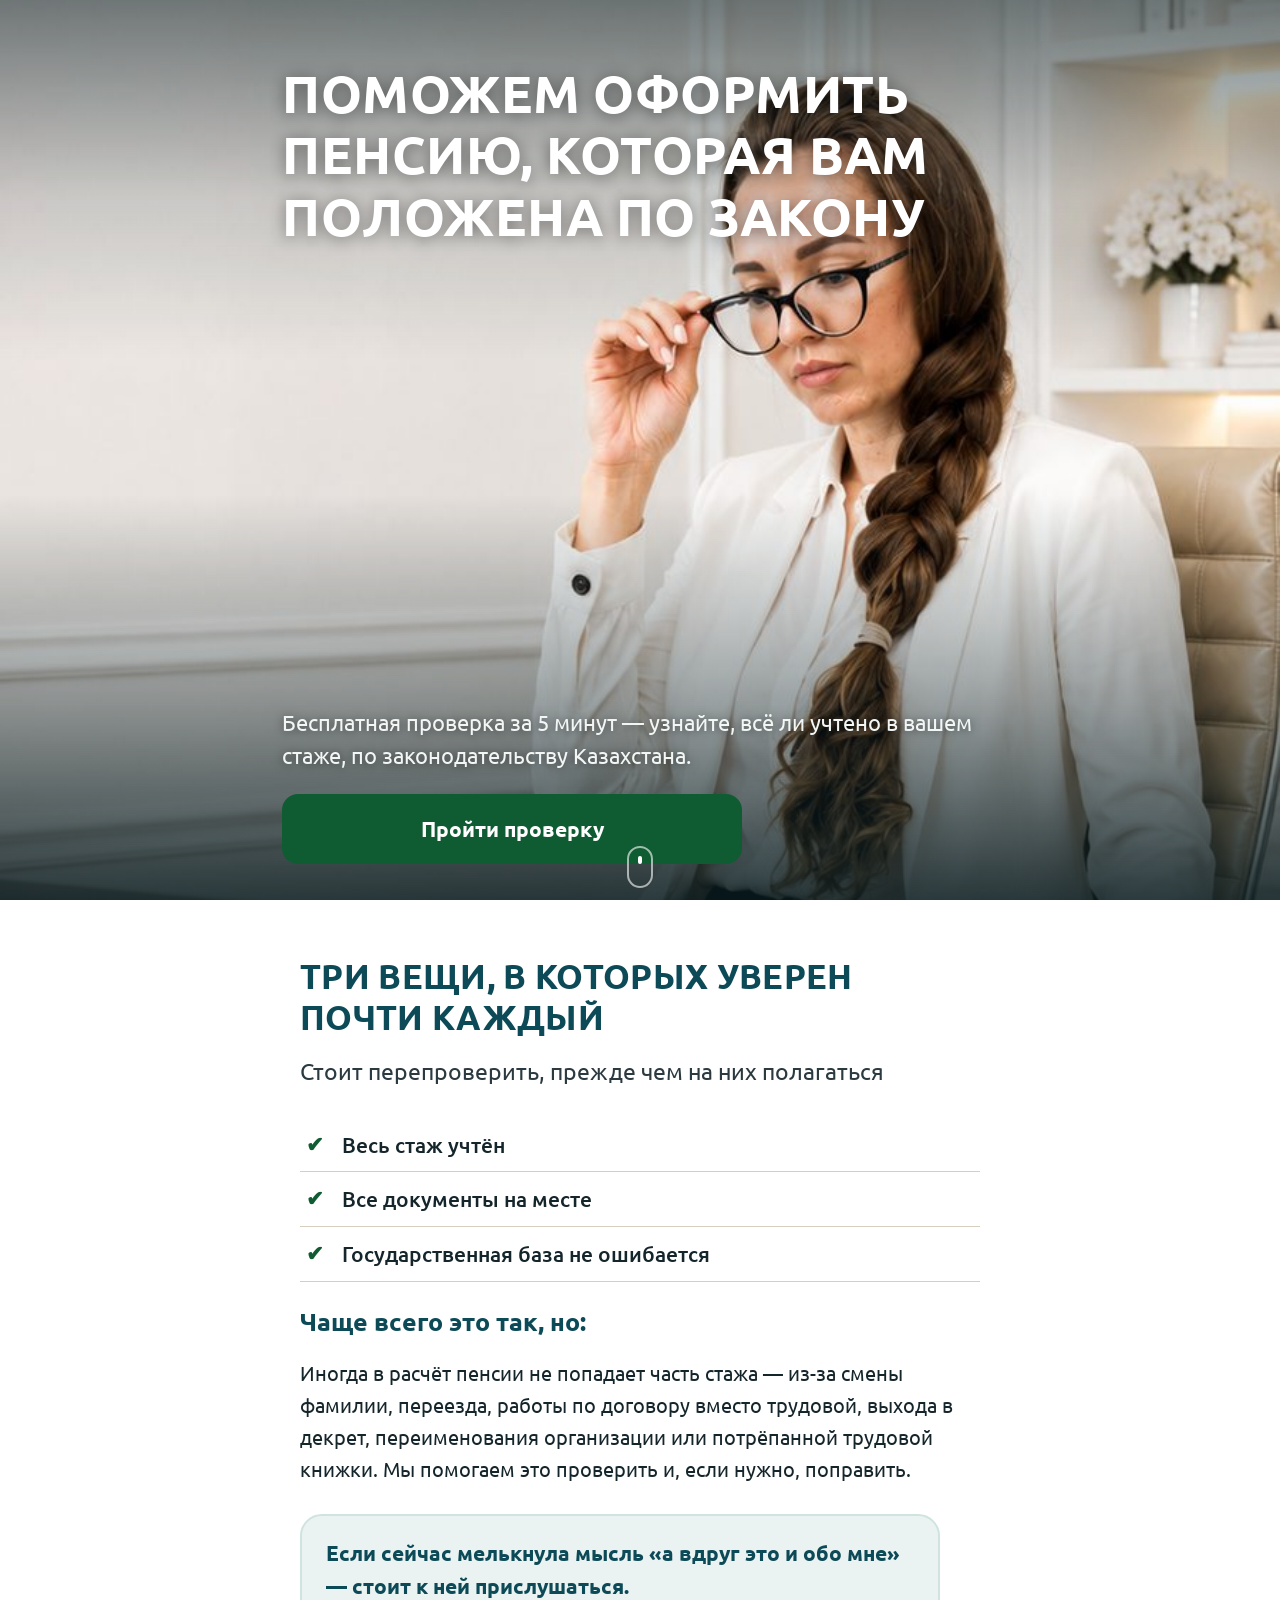
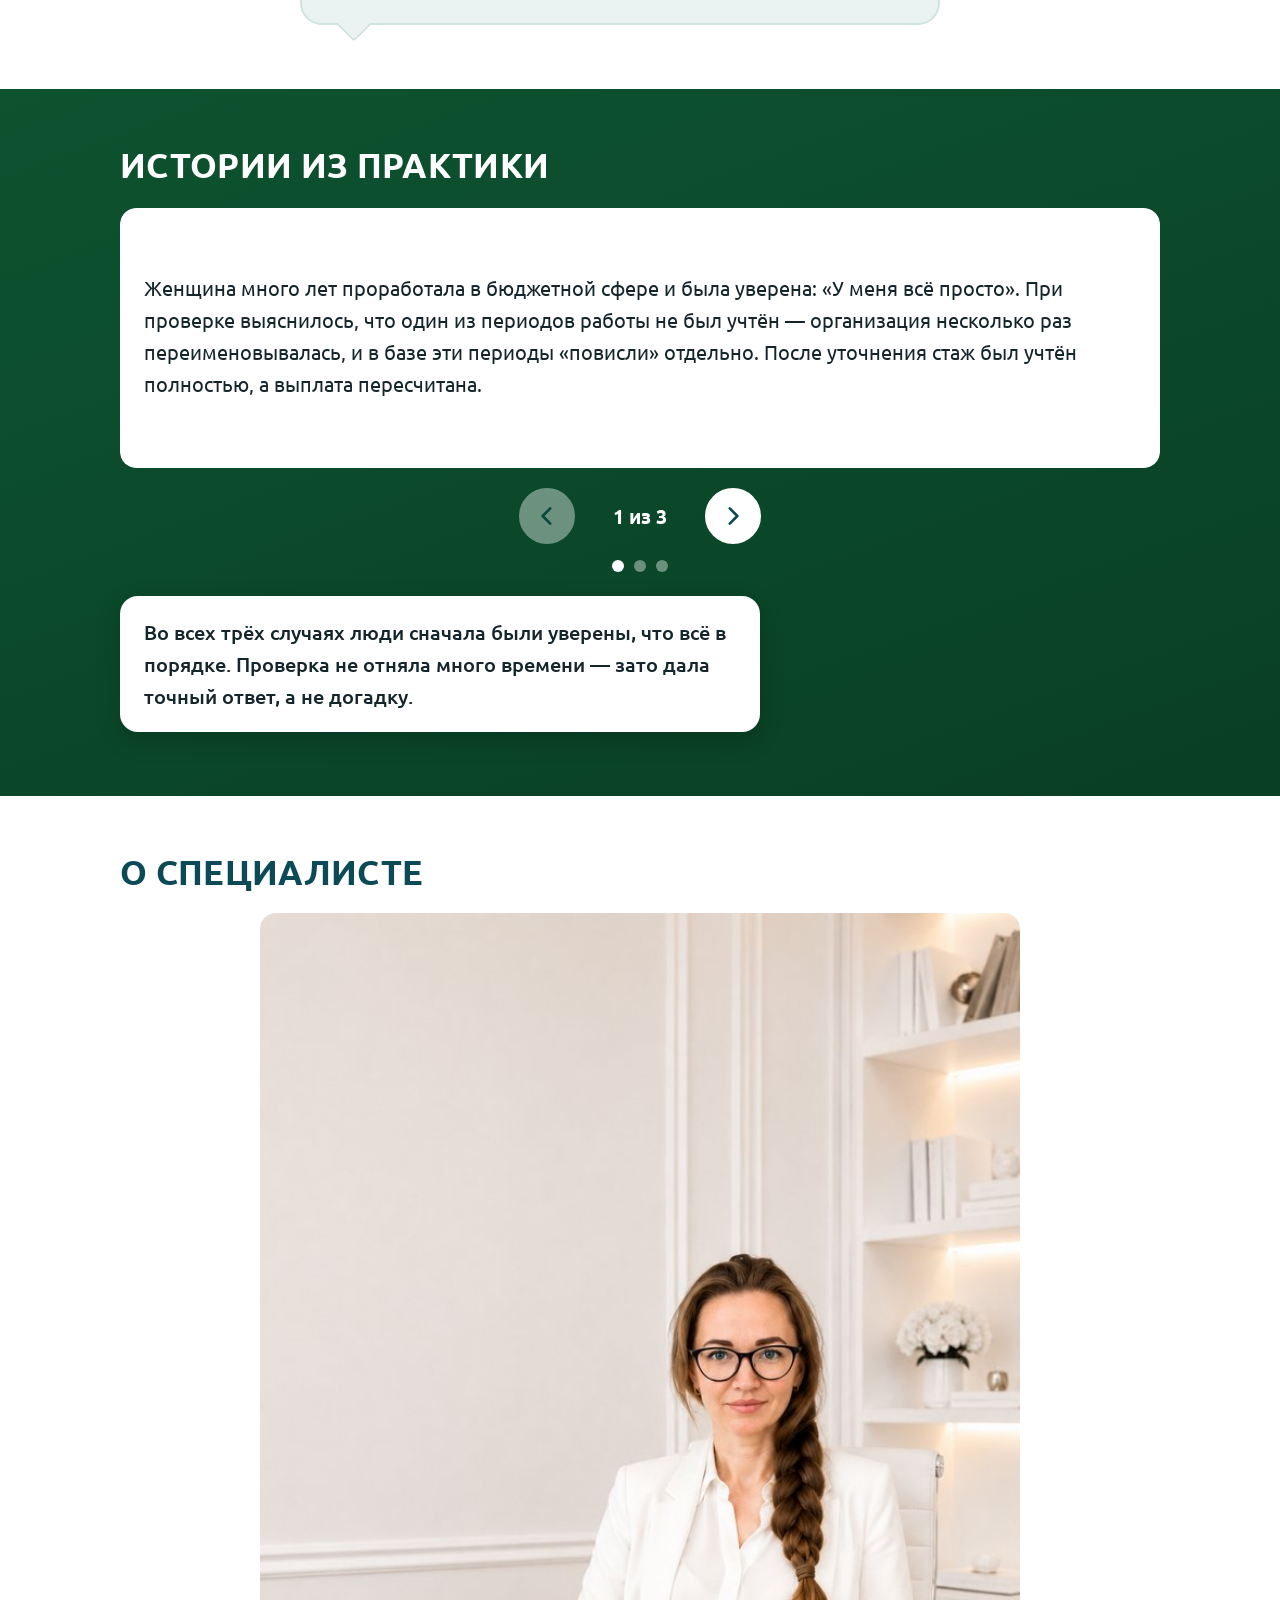
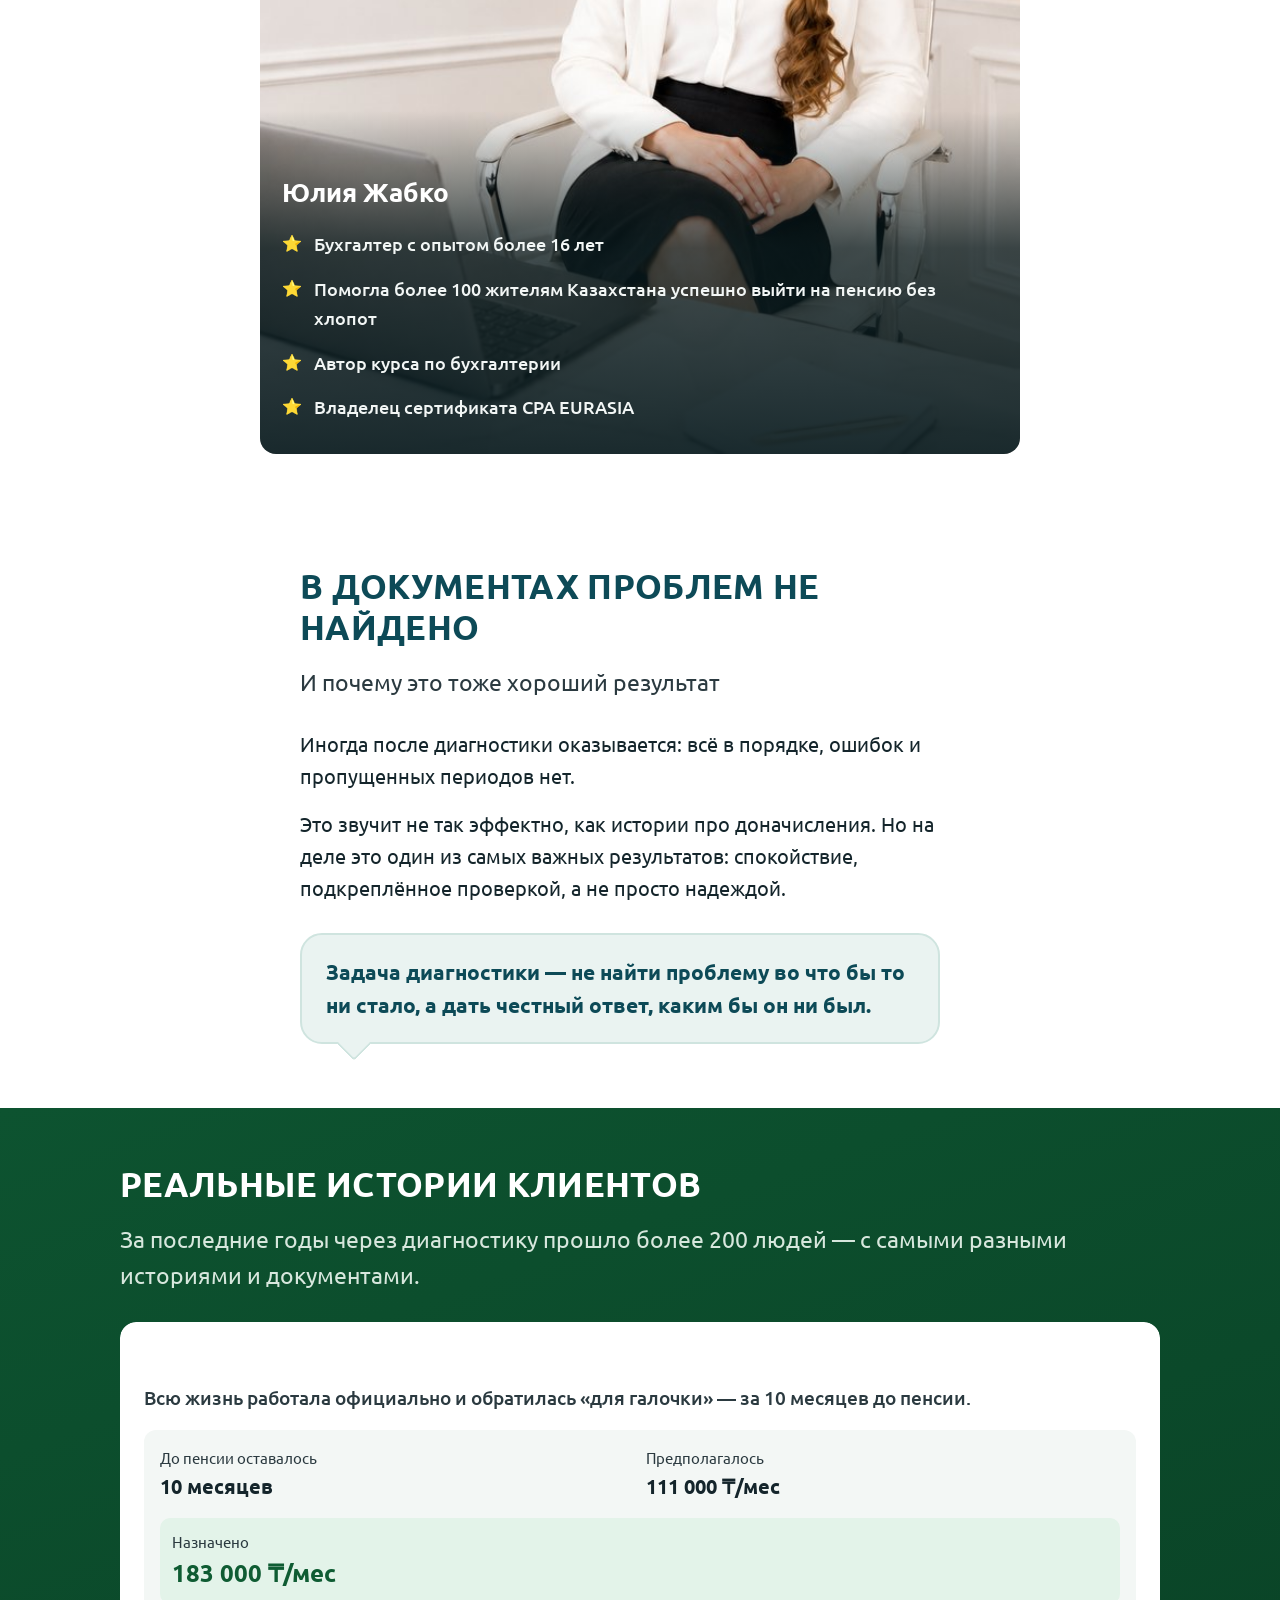
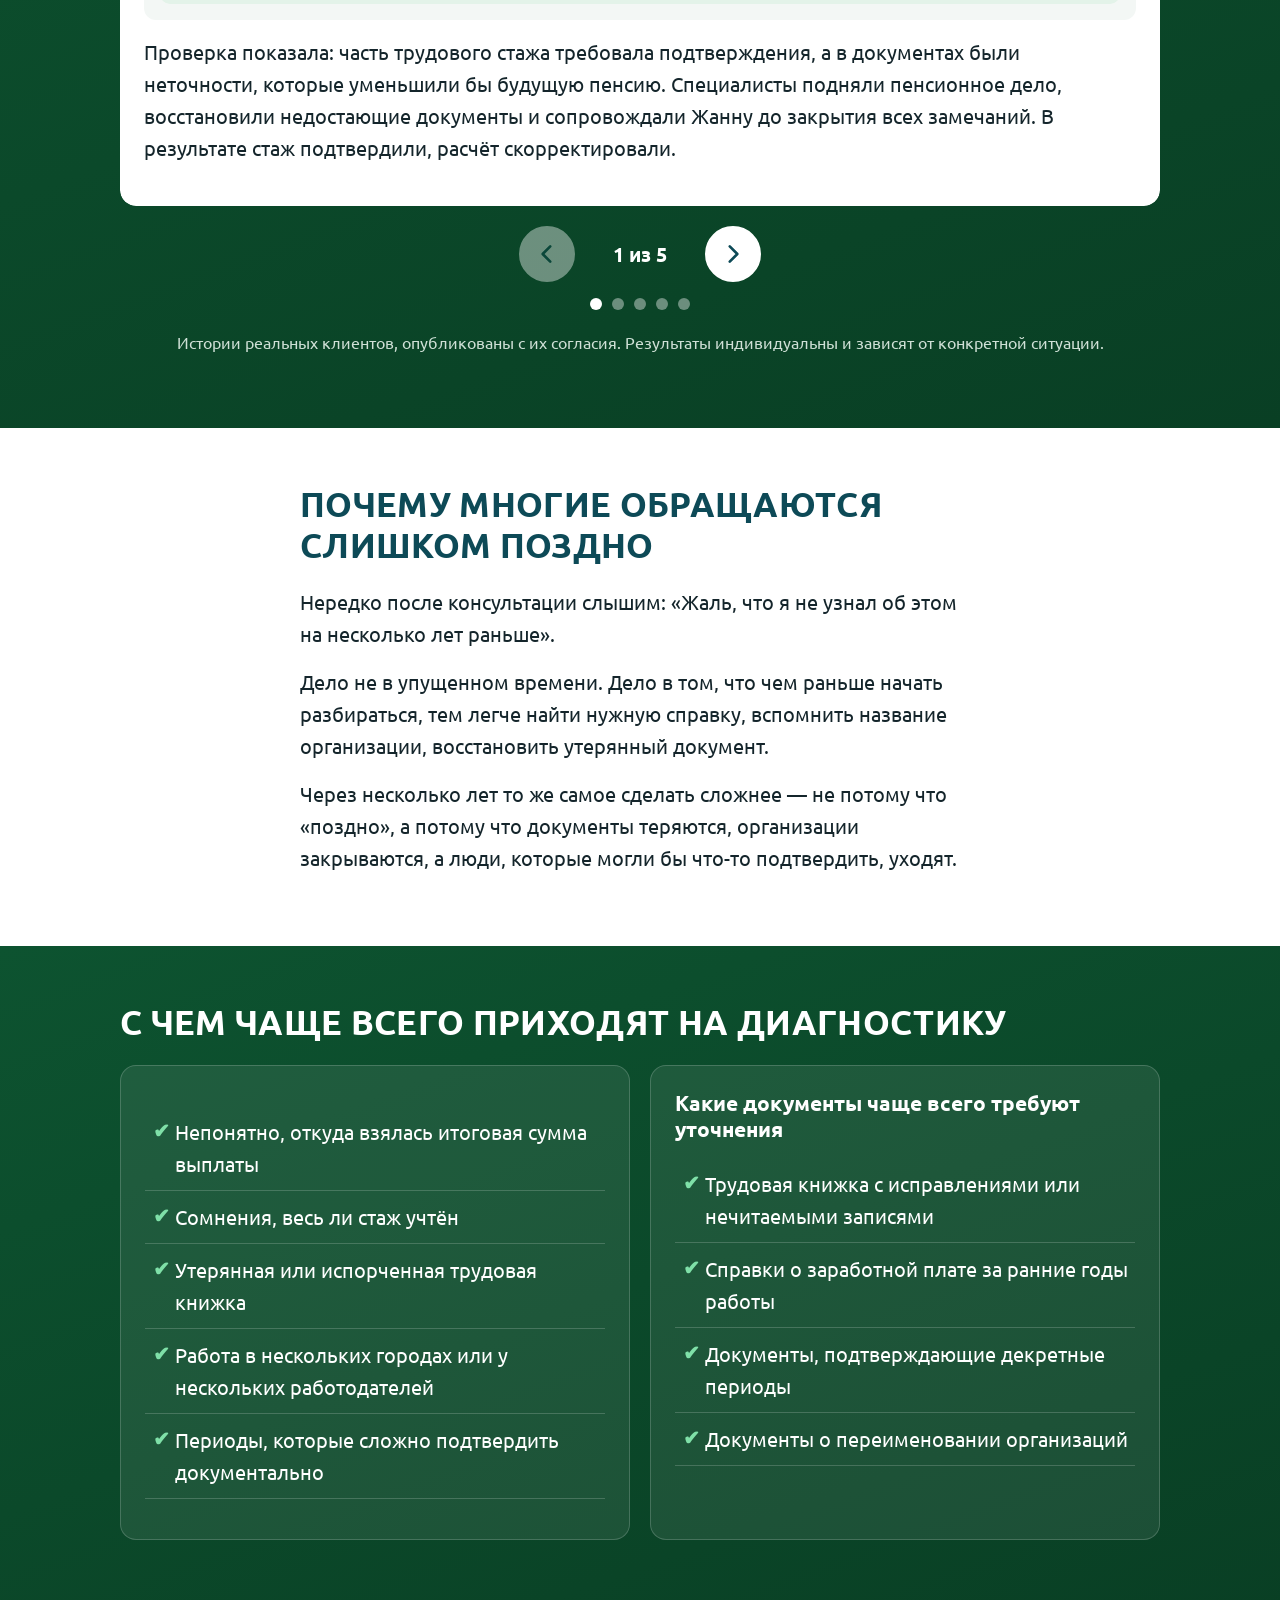
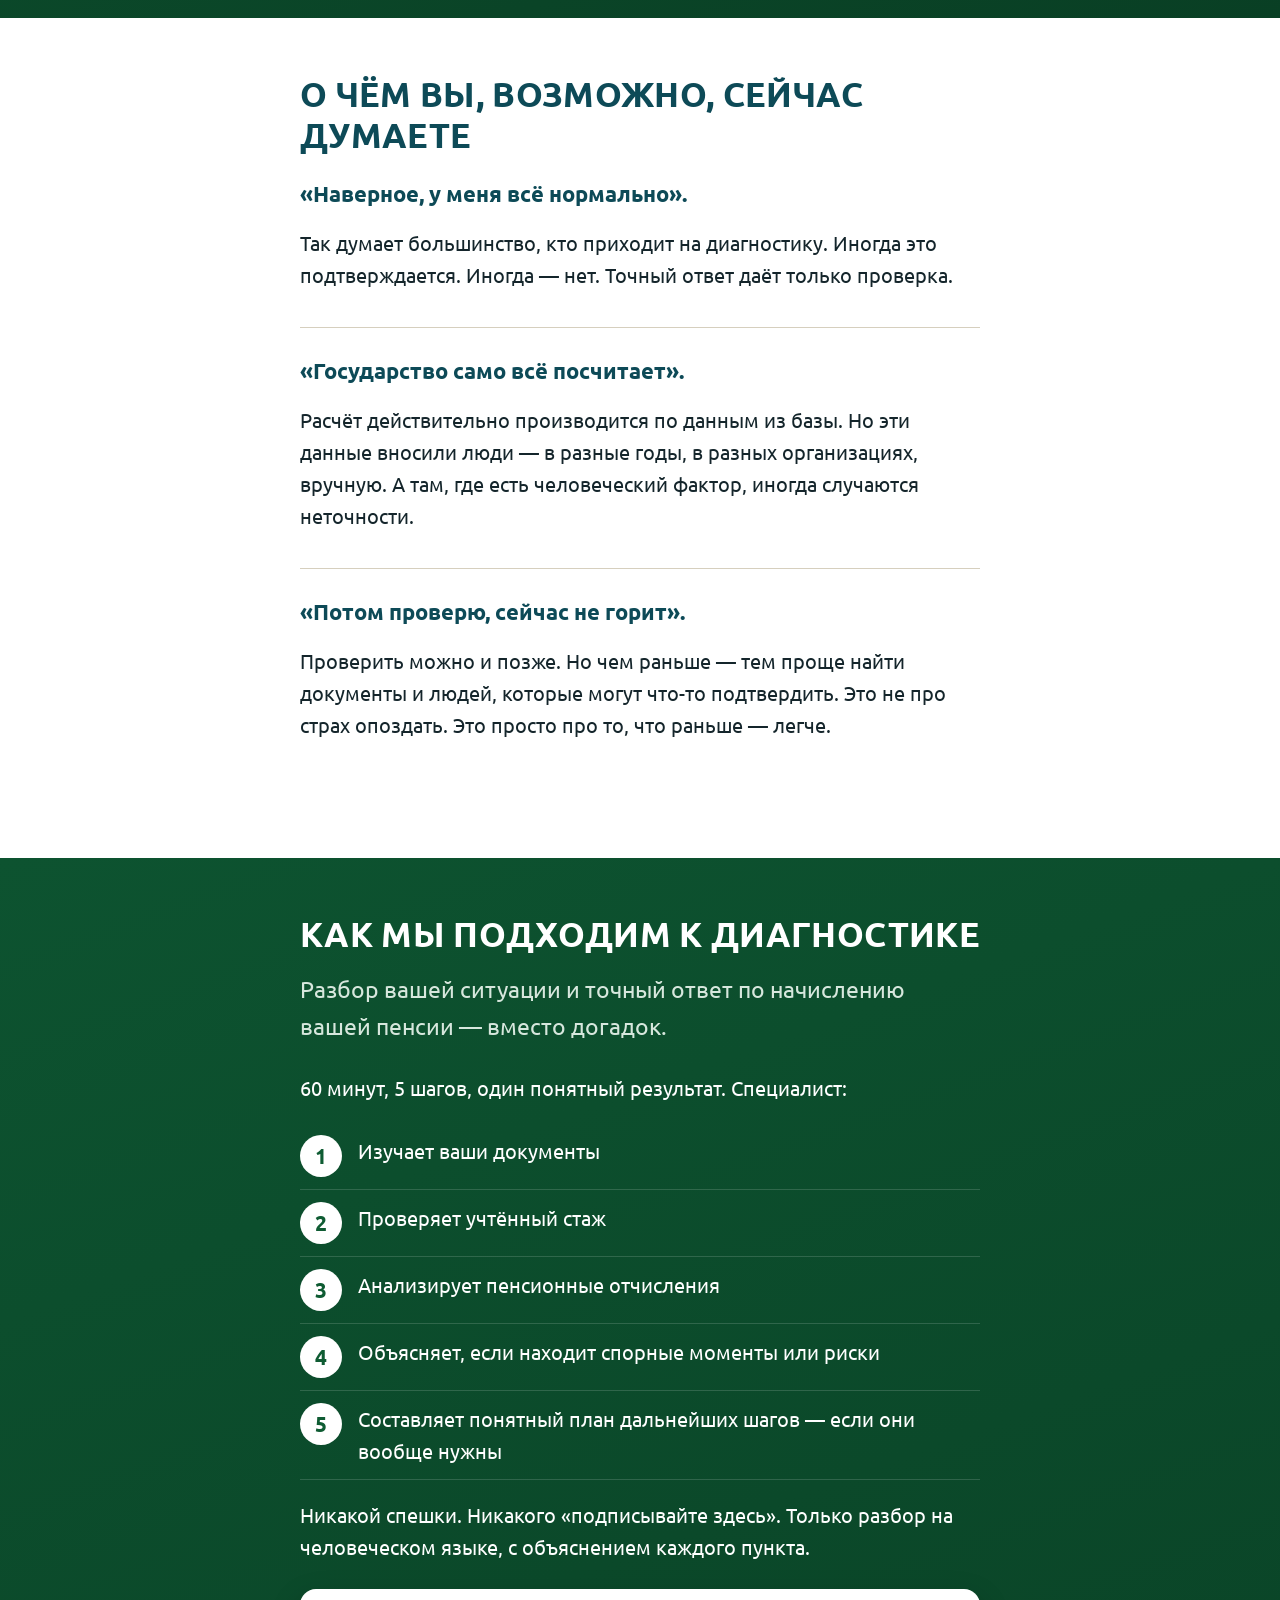
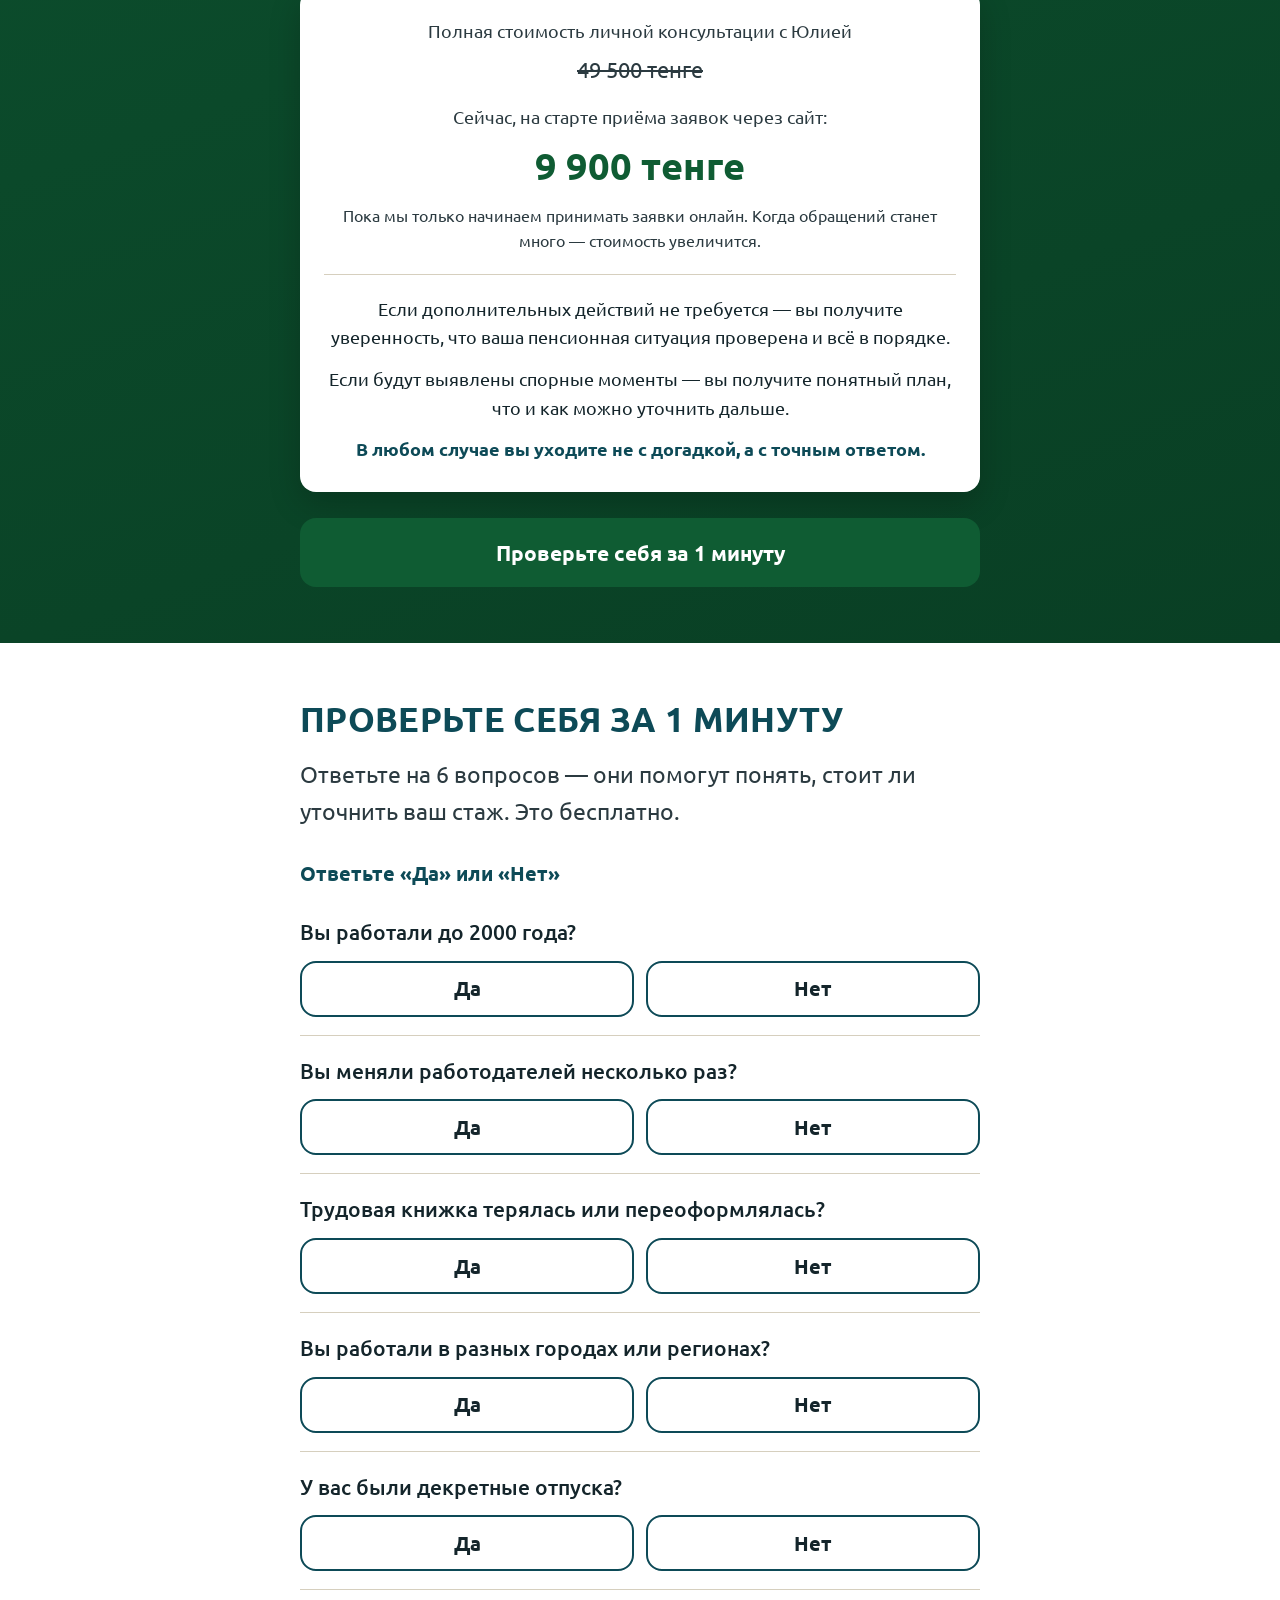
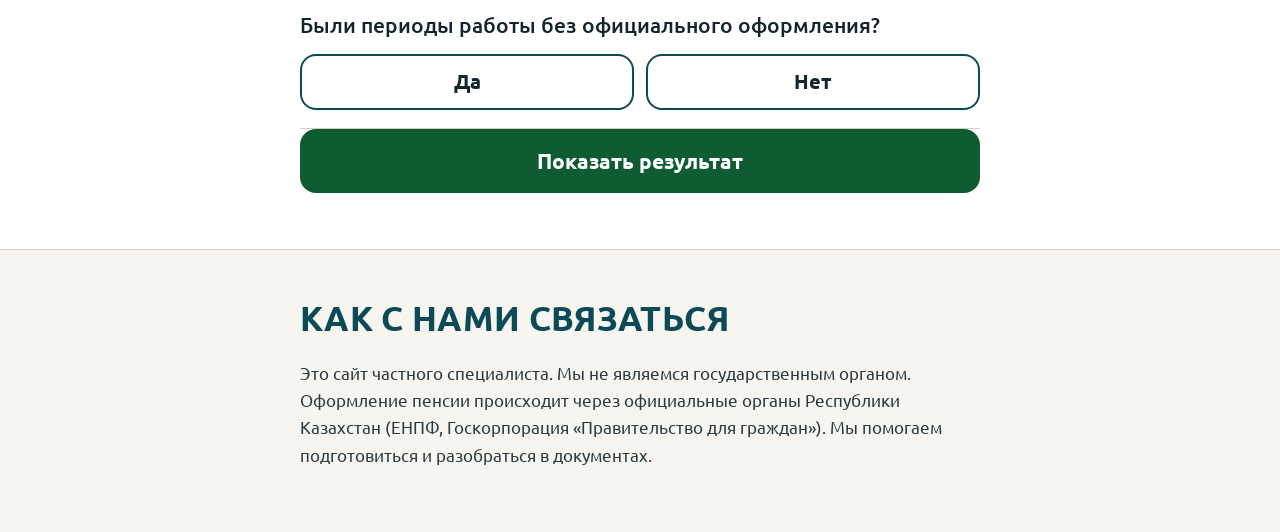
==== commit b92e5f61: "Add files via upload" ====
--- a/index.html
+++ b/index.html
@@ -5,45 +5,40 @@
   <meta name="viewport" content="width=device-width, initial-scale=1.0">
   <title>Помощь в оформлении пенсии в Казахстане — проверка стажа и расчёта</title>
   <meta name="description" content="Поможем оформить пенсию, которая вам положена по закону. Бесплатная проверка за 5 минут — узнайте, всё ли учтено в вашем стаже. Казахстан.">
+  <link rel="preconnect" href="https://fonts.googleapis.com">
+  <link rel="preconnect" href="https://fonts.gstatic.com" crossorigin>
+  <link href="https://fonts.googleapis.com/css2?family=Ubuntu:wght@400;500;700&display=swap" rel="stylesheet">
   <link rel="stylesheet" href="style.css">
 </head>
 <body>
 
-  <!-- Ссылка для быстрого перехода к содержанию (для клавиатуры и скринридеров) -->
   <a class="skip-link" href="#main">Перейти к основному содержанию</a>
-
-  <!-- Верхняя плашка: сразу понятно, для кого услуга -->
-  <div class="topbar" role="region" aria-label="Регион услуги">
-    <div class="wrap topbar__inner">
-      <span>Помощь жителям Казахстана в выходе на пенсию по законодательству РК</span>
-    </div>
-  </div>
-
-  <!-- Шапка убрана по запросу: имя и кнопка "позвонить" не нужны -->
-
 
   <main id="main">
 
     <!-- ================= БЛОК 1 — ГЛАВНЫЙ ЭКРАН (полноэкранный) ================= -->
     <section class="hero-full" aria-labelledby="hero-title">
-      <img class="hero-full__bg" src="assets/hero.jpg" alt="Юлия Жабко, специалист по оформлению пенсии, за работой" width="900" height="1600" loading="eager">
+      <img class="hero-full__bg" src="assets/hero.jpg" alt="Юлия Жабко, специалист по оформлению пенсии, за работой" width="900" height="1599" loading="eager">
       <div class="hero-full__overlay"></div>
-      <div class="hero-full__content">
+
+      <!-- Заголовок — в верхней трети, над головой -->
+      <div class="hero-full__top">
         <h1 id="hero-title" class="hero-full__title reveal">Поможем оформить пенсию, которая вам положена по закону</h1>
+      </div>
+
+      <!-- Действие — внизу -->
+      <div class="hero-full__bottom">
         <p class="hero-full__lead reveal reveal--d1">Бесплатная проверка за 5 минут — узнайте, всё ли учтено в вашем стаже, по законодательству Казахстана.</p>
-        <p class="hero-full__body reveal reveal--d2">Иногда в расчёт пенсии не попадает часть стажа — из-за смены фамилии, переезда или переименования организации. Мы помогаем это проверить и, если нужно, поправить.</p>
-        <a class="btn btn--primary btn--lg btn--shine reveal reveal--d3" href="#quiz">Пройти проверку</a>
-        <p class="hero-full__reassure reveal reveal--d4">Это бесплатно и ни к чему вас не обязывает.</p>
-      </div>
-      <div class="hero-full__scroll" aria-hidden="true">
-        <span></span>
-      </div>
+        <a class="btn btn--primary btn--lg btn--shine btn--block reveal reveal--d2" href="#quiz">Пройти проверку</a>
+      </div>
+
+      <div class="hero-full__scroll" aria-hidden="true"><span></span></div>
     </section>
 
     <!-- ================= БЛОК 2 — ТРИ ВЕЩИ ================= -->
-    <section class="section section--tint" aria-labelledby="b2-title">
-      <div class="wrap narrow">
-        <h2 id="b2-title">Три вещи, в которых уверен почти каждый</h2>
+    <section class="section section--white" aria-labelledby="b2-title">
+      <div class="wrap narrow">
+        <h2 id="b2-title" class="h-ubuntu">Три вещи, в которых уверен почти каждый</h2>
         <p class="sub">Стоит перепроверить, прежде чем на них полагаться</p>
 
         <ul class="checklist" aria-label="То, в чём уверены большинство людей">
@@ -52,20 +47,270 @@
           <li>Государственная база не ошибается</li>
         </ul>
 
-        <p class="big-line">Чаще всего это так. Но иногда — нет.</p>
-        <p>Причина обычно простая: смена фамилии, переезд между городами, потрёпанная трудовая книжка, работа по договору вместо трудовой, декрет. Любая мелочь может повлиять на итоговый расчёт.</p>
-        <p>Проверить это — не значит кого-то подозревать. Это значит один раз убедиться самому.</p>
-        <p class="emphasis">Если сейчас мелькнула мысль «а вдруг это и обо мне» — стоит к ней прислушаться.</p>
-      </div>
-    </section>
-
-    <!-- ================= БЛОК 3 + КВИЗ + ФОРМА ================= -->
-    <section class="section" id="quiz" aria-labelledby="quiz-title">
-      <div class="wrap narrow">
-        <h2 id="quiz-title">Проверьте себя за 1 минуту</h2>
+        <p class="big-line">Чаще всего это так, но:</p>
+        <p>Иногда в расчёт пенсии не попадает часть стажа — из-за смены фамилии, переезда, работы по договору вместо трудовой, выхода в декрет, переименования организации или потрёпанной трудовой книжки. Мы помогаем это проверить и, если нужно, поправить.</p>
+
+        <!-- Реплика в виде речевого пузыря -->
+        <div class="bubble bubble--think">
+          <p>Если сейчас мелькнула мысль «а вдруг это и обо мне» — стоит к ней прислушаться.</p>
+        </div>
+      </div>
+    </section>
+
+    <!-- ================= БЛОК 3 — ИСТОРИИ ИЗ ПРАКТИКИ (карусель) ================= -->
+    <section class="section section--green" aria-labelledby="b3-title">
+      <div class="wrap">
+        <h2 id="b3-title" class="h-ubuntu on-green">Истории из практики</h2>
+
+        <div class="carousel" data-carousel="practice" aria-roledescription="карусель">
+          <div class="carousel__viewport">
+            <div class="carousel__track">
+              <article class="pcard" role="group" aria-roledescription="история" aria-label="1 из 3">
+                <h3 class="pcard__head">Не поверила, что дело в названии организации</h3>
+                <p>Женщина много лет проработала в бюджетной сфере и была уверена: «У меня всё просто». При проверке выяснилось, что один из периодов работы не был учтён — организация несколько раз переименовывалась, и в базе эти периоды «повисли» отдельно. После уточнения стаж был учтён полностью, а выплата пересчитана.</p>
+              </article>
+              <article class="pcard" role="group" aria-roledescription="история" aria-label="2 из 3">
+                <h3 class="pcard__head">Один работодатель — не значит одна запись</h3>
+                <p>Мужчина много лет работал вахтовым методом в разных регионах. Ему казалось: раз работодатель один — беспокоиться не о чем. Но часть периодов оказалась зафиксирована с ошибками в датах. После уточнения расчёт изменился в его пользу.</p>
+              </article>
+              <article class="pcard" role="group" aria-roledescription="история" aria-label="3 из 3">
+                <h3 class="pcard__head">Пришла «просто убедиться» — и не зря</h3>
+                <p>Женщина пришла со словами «дочка настояла, я и так знаю, что всё в порядке». При проверке обнаружился период работы без официального оформления в начале карьеры — она сама о нём даже не вспомнила бы, если бы не увидела старую запись в документах.</p>
+              </article>
+            </div>
+          </div>
+
+          <div class="carousel__controls">
+            <button class="carousel__arrow carousel__arrow--prev btn--shine" type="button" aria-label="Предыдущая история">
+              <svg viewBox="0 0 24 24" aria-hidden="true" focusable="false"><path d="M15 5l-7 7 7 7" fill="none" stroke="currentColor" stroke-width="2.5" stroke-linecap="round" stroke-linejoin="round"/></svg>
+            </button>
+            <span class="carousel__counter" aria-live="polite"><span data-current>1</span> из <span data-total>3</span></span>
+            <button class="carousel__arrow carousel__arrow--next btn--shine" type="button" aria-label="Следующая история">
+              <svg viewBox="0 0 24 24" aria-hidden="true" focusable="false"><path d="M9 5l7 7-7 7" fill="none" stroke="currentColor" stroke-width="2.5" stroke-linecap="round" stroke-linejoin="round"/></svg>
+            </button>
+          </div>
+          <div class="carousel__dots" role="tablist" aria-label="Выбор истории"></div>
+        </div>
+
+        <!-- Реплика под каруселью (другой стиль пузыря) -->
+        <div class="bubble bubble--note on-green-note">
+          <p>Во всех трёх случаях люди сначала были уверены, что всё в порядке. Проверка не отняла много времени — зато дала точный ответ, а не догадку.</p>
+        </div>
+      </div>
+    </section>
+
+    <!-- ================= БЛОК 4 — О СПЕЦИАЛИСТЕ (текст на фото) ================= -->
+    <section class="section section--white" aria-labelledby="b4-title">
+      <div class="wrap">
+        <h2 id="b4-title" class="h-ubuntu">О специалисте</h2>
+        <div class="expert">
+          <img class="expert__photo" src="assets/yulia.jpg" alt="Юлия Жабко, специалист по оформлению пенсии" width="700" height="1051" loading="lazy">
+          <div class="expert__panel">
+            <p class="expert__name">Юлия Жабко</p>
+            <ul class="expert__facts">
+              <li>Бухгалтер с опытом более 16 лет</li>
+              <li>Помогла более 100 жителям Казахстана успешно выйти на пенсию без хлопот</li>
+              <li>Автор курса по бухгалтерии</li>
+              <li>Владелец сертификата CPA EURASIA</li>
+            </ul>
+          </div>
+        </div>
+      </div>
+    </section>
+
+    <!-- ================= БЛОК 5 — В ДОКУМЕНТАХ ПРОБЛЕМ НЕ НАЙДЕНО ================= -->
+    <section class="section section--white" aria-labelledby="b5-title">
+      <div class="wrap narrow">
+        <h2 id="b5-title" class="h-ubuntu">В документах проблем не найдено</h2>
+        <p class="sub">И почему это тоже хороший результат</p>
+        <p>Иногда после диагностики оказывается: всё в порядке, ошибок и пропущенных периодов нет.</p>
+        <p>Это звучит не так эффектно, как истории про доначисления. Но на деле это один из самых важных результатов: спокойствие, подкреплённое проверкой, а не просто надеждой.</p>
+        <div class="bubble bubble--think">
+          <p>Задача диагностики — не найти проблему во что бы то ни стало, а дать честный ответ, каким бы он ни был.</p>
+        </div>
+      </div>
+    </section>
+
+    <!-- ================= БЛОК 6 — РЕАЛЬНЫЕ ИСТОРИИ КЛИЕНТОВ (карусель) ================= -->
+    <section class="section section--green" aria-labelledby="b6-title">
+      <div class="wrap">
+        <h2 id="b6-title" class="h-ubuntu on-green">Реальные истории клиентов</h2>
+        <p class="sub on-green-sub">За последние годы через диагностику прошло более 200 людей — с самыми разными историями и документами.</p>
+
+        <div class="carousel" data-carousel="clients" aria-roledescription="карусель">
+          <div class="carousel__viewport">
+            <div class="carousel__track">
+
+              <article class="ccard" role="group" aria-roledescription="история" aria-label="1 из 5">
+                <h3 class="ccard__name">Жанна, 58 лет — бухгалтер</h3>
+                <p class="ccard__lead">Всю жизнь работала официально и обратилась «для галочки» — за 10 месяцев до пенсии.</p>
+                <div class="ccard__figures">
+                  <div><span class="ccard__label">До пенсии оставалось</span><span class="ccard__val">10 месяцев</span></div>
+                  <div><span class="ccard__label">Предполагалось</span><span class="ccard__val">111 000 ₸/мес</span></div>
+                  <div class="ccard__result"><span class="ccard__label">Назначено</span><span class="ccard__val">183 000 ₸/мес</span></div>
+                </div>
+                <p>Проверка показала: часть трудового стажа требовала подтверждения, а в документах были неточности, которые уменьшили бы будущую пенсию. Специалисты подняли пенсионное дело, восстановили недостающие документы и сопровождали Жанну до закрытия всех замечаний. В результате стаж подтвердили, расчёт скорректировали.</p>
+              </article>
+
+              <article class="ccard" role="group" aria-roledescription="история" aria-label="2 из 5">
+                <h3 class="ccard__name">Михаил, 60 лет — водитель</h3>
+                <p class="ccard__lead">Решил проверить документы на всякий случай — часть стажа могла «потеряться».</p>
+                <div class="ccard__figures">
+                  <div><span class="ccard__label">До пенсии оставалось</span><span class="ccard__val">3 года</span></div>
+                  <div><span class="ccard__label">Предполагалось</span><span class="ccard__val">100 000 ₸/мес</span></div>
+                  <div class="ccard__result"><span class="ccard__label">Назначено</span><span class="ccard__val">163 000 ₸/мес</span></div>
+                </div>
+                <p>Часть сведений о трудовой деятельности в системе отсутствовала, а некоторые периоды не были подтверждены документально. Специалисты провели полную проверку, составили перечень недостающих подтверждений и дали чёткий план. К моменту выхода на пенсию Михаил подошёл с полностью готовыми документами.</p>
+              </article>
+
+              <article class="ccard" role="group" aria-roledescription="история" aria-label="3 из 5">
+                <h3 class="ccard__name">Марина, 56 лет — медицинский работник</h3>
+                <p class="ccard__lead">Засомневалась в документах за год до пенсии — и не зря: ошибки нашлись.</p>
+                <div class="ccard__figures">
+                  <div><span class="ccard__label">До пенсии оставалось</span><span class="ccard__val">1 год</span></div>
+                  <div><span class="ccard__label">Предполагалось</span><span class="ccard__val">138 000 ₸/мес</span></div>
+                  <div class="ccard__result"><span class="ccard__label">Назначено</span><span class="ccard__val">193 000 ₸/мес</span></div>
+                </div>
+                <p>Проверка выявила ошибки в документах и периоды работы, требовавшие подтверждения. Специалисты помогли собрать нужные документы, подготовили обращения и перепроверили правильность учёта стажа. Все документы приняли без замечаний, стаж подтвердили.</p>
+              </article>
+
+              <article class="ccard" role="group" aria-roledescription="история" aria-label="4 из 5">
+                <h3 class="ccard__name">Гульнара, 57 лет — бухгалтер</h3>
+                <p class="ccard__lead">Была уверена, что пенсию назначат по максимуму — но рисковала терять деньги годами.</p>
+                <div class="ccard__figures">
+                  <div><span class="ccard__label">До пенсии оставалось</span><span class="ccard__val">менее года</span></div>
+                  <div><span class="ccard__label">Предполагалось</span><span class="ccard__val">143 000 ₸/мес</span></div>
+                  <div class="ccard__result"><span class="ccard__label">Назначено</span><span class="ccard__val">196 000 ₸/мес</span></div>
+                </div>
+                <p>Часть стажа и отдельные периоды работы требовали подтверждения, а в документах нашлись неточности, способные снизить выплаты. Специалисты проверили пенсионное дело, помогли собрать недостающие документы, подготовили запросы и сопроводили процесс до полного восстановления стажа.</p>
+              </article>
+
+              <article class="ccard" role="group" aria-roledescription="история" aria-label="5 из 5">
+                <h3 class="ccard__name">Наталья, 58 лет — педагог</h3>
+                <p class="ccard__lead">Из-за одной ошибки в бухгалтерии могла недополучать 70 000 тенге в месяц.</p>
+                <div class="ccard__figures">
+                  <div><span class="ccard__label">До пенсии оставалось</span><span class="ccard__val">10 месяцев</span></div>
+                  <div><span class="ccard__label">Предполагалось</span><span class="ccard__val">115 000 ₸/мес</span></div>
+                  <div class="ccard__result"><span class="ccard__label">Назначено</span><span class="ccard__val">195 000 ₸/мес</span></div>
+                </div>
+                <p>Перед пенсией Наталья была в отпуске 40 дней, а бухгалтерия начислила отпускные одной суммой сразу за два месяца. Один месяц вышел с завышенным доходом, другой — почти без начислений. Именно среднемесячный доход учитывается при расчёте пенсии. Специалисты вовремя выявили проблему и внесли корректировки. В результате разница составила 80 000 тенге ежемесячно.</p>
+              </article>
+
+            </div>
+          </div>
+
+          <div class="carousel__controls">
+            <button class="carousel__arrow carousel__arrow--prev btn--shine" type="button" aria-label="Предыдущая история">
+              <svg viewBox="0 0 24 24" aria-hidden="true" focusable="false"><path d="M15 5l-7 7 7 7" fill="none" stroke="currentColor" stroke-width="2.5" stroke-linecap="round" stroke-linejoin="round"/></svg>
+            </button>
+            <span class="carousel__counter" aria-live="polite"><span data-current>1</span> из <span data-total>5</span></span>
+            <button class="carousel__arrow carousel__arrow--next btn--shine" type="button" aria-label="Следующая история">
+              <svg viewBox="0 0 24 24" aria-hidden="true" focusable="false"><path d="M9 5l7 7-7 7" fill="none" stroke="currentColor" stroke-width="2.5" stroke-linecap="round" stroke-linejoin="round"/></svg>
+            </button>
+          </div>
+          <div class="carousel__dots" role="tablist" aria-label="Выбор истории"></div>
+        </div>
+
+        <p class="disclaimer on-green-note">Истории реальных клиентов, опубликованы с их согласия. Результаты индивидуальны и зависят от конкретной ситуации.</p>
+      </div>
+    </section>
+
+    <!-- ================= БЛОК 7 — ПОЧЕМУ ОБРАЩАЮТСЯ ПОЗДНО ================= -->
+    <section class="section section--white" aria-labelledby="b7-title">
+      <div class="wrap narrow">
+        <h2 id="b7-title" class="h-ubuntu">Почему многие обращаются слишком поздно</h2>
+        <p>Нередко после консультации слышим: «Жаль, что я не узнал об этом на несколько лет раньше».</p>
+        <p>Дело не в упущенном времени. Дело в том, что чем раньше начать разбираться, тем легче найти нужную справку, вспомнить название организации, восстановить утерянный документ.</p>
+        <p>Через несколько лет то же самое сделать сложнее — не потому что «поздно», а потому что документы теряются, организации закрываются, а люди, которые могли бы что-то подтвердить, уходят.</p>
+      </div>
+    </section>
+
+    <!-- ================= БЛОК 8 — С ЧЕМ ПРИХОДЯТ / КАКИЕ ДОКУМЕНТЫ ================= -->
+    <section class="section section--green" aria-labelledby="b8-title">
+      <div class="wrap">
+        <h2 id="b8-title" class="h-ubuntu on-green">С чем чаще всего приходят на диагностику</h2>
+        <div class="two-lists">
+          <div class="glass-card">
+            <ul class="bullets bullets--light">
+              <li>Непонятно, откуда взялась итоговая сумма выплаты</li>
+              <li>Сомнения, весь ли стаж учтён</li>
+              <li>Утерянная или испорченная трудовая книжка</li>
+              <li>Работа в нескольких городах или у нескольких работодателей</li>
+              <li>Периоды, которые сложно подтвердить документально</li>
+            </ul>
+          </div>
+          <div class="glass-card">
+            <h3 class="on-green">Какие документы чаще всего требуют уточнения</h3>
+            <ul class="bullets bullets--light">
+              <li>Трудовая книжка с исправлениями или нечитаемыми записями</li>
+              <li>Справки о заработной плате за ранние годы работы</li>
+              <li>Документы, подтверждающие декретные периоды</li>
+              <li>Документы о переименовании организаций</li>
+            </ul>
+          </div>
+        </div>
+      </div>
+    </section>
+
+    <!-- ================= БЛОК 9 — О ЧЁМ ВЫ ДУМАЕТЕ ================= -->
+    <section class="section section--white" aria-labelledby="b9-title">
+      <div class="wrap narrow">
+        <h2 id="b9-title" class="h-ubuntu">О чём вы, возможно, сейчас думаете</h2>
+
+        <div class="objection">
+          <p class="objection__thought">«Наверное, у меня всё нормально».</p>
+          <p>Так думает большинство, кто приходит на диагностику. Иногда это подтверждается. Иногда — нет. Точный ответ даёт только проверка.</p>
+        </div>
+        <div class="objection">
+          <p class="objection__thought">«Государство само всё посчитает».</p>
+          <p>Расчёт действительно производится по данным из базы. Но эти данные вносили люди — в разные годы, в разных организациях, вручную. А там, где есть человеческий фактор, иногда случаются неточности.</p>
+        </div>
+        <div class="objection">
+          <p class="objection__thought">«Потом проверю, сейчас не горит».</p>
+          <p>Проверить можно и позже. Но чем раньше — тем проще найти документы и людей, которые могут что-то подтвердить. Это не про страх опоздать. Это просто про то, что раньше — легче.</p>
+        </div>
+      </div>
+    </section>
+
+    <!-- ================= БЛОК 10 — КАК МЫ ПОДХОДИМ / ЦЕНА ================= -->
+    <section class="section section--green" aria-labelledby="b10-title">
+      <div class="wrap narrow">
+        <h2 id="b10-title" class="h-ubuntu on-green">Как мы подходим к диагностике</h2>
+        <p class="sub on-green-sub">Разбор вашей ситуации и точный ответ по начислению вашей пенсии — вместо догадок.</p>
+        <p class="on-green">60 минут, 5 шагов, один понятный результат. Специалист:</p>
+
+        <ol class="steps steps--green">
+          <li><span class="steps__num">1</span><span>Изучает ваши документы</span></li>
+          <li><span class="steps__num">2</span><span>Проверяет учтённый стаж</span></li>
+          <li><span class="steps__num">3</span><span>Анализирует пенсионные отчисления</span></li>
+          <li><span class="steps__num">4</span><span>Объясняет, если находит спорные моменты или риски</span></li>
+          <li><span class="steps__num">5</span><span>Составляет понятный план дальнейших шагов — если они вообще нужны</span></li>
+        </ol>
+        <p class="on-green">Никакой спешки. Никакого «подписывайте здесь». Только разбор на человеческом языке, с объяснением каждого пункта.</p>
+
+        <!-- Карточка цены -->
+        <div class="price-card">
+          <p class="price-card__label">Полная стоимость личной консультации с Юлией</p>
+          <p class="price-card__old"><span class="strike">49 500 тенге</span></p>
+          <p class="price-card__now">Сейчас, на старте приёма заявок через сайт:</p>
+          <p class="price-card__big">9 900 тенге</p>
+          <p class="price-card__hint">Пока мы только начинаем принимать заявки онлайн. Когда обращений станет много — стоимость увеличится.</p>
+          <hr class="price-card__sep">
+          <p class="price-card__note">Если дополнительных действий не требуется — вы получите уверенность, что ваша пенсионная ситуация проверена и всё в порядке.</p>
+          <p class="price-card__note">Если будут выявлены спорные моменты — вы получите понятный план, что и как можно уточнить дальше.</p>
+          <p class="price-card__note price-card__note--strong">В любом случае вы уходите не с догадкой, а с точным ответом.</p>
+        </div>
+
+        <a class="btn btn--primary btn--lg btn--shine btn--block" href="#quiz">Проверьте себя за 1 минуту</a>
+      </div>
+    </section>
+
+    <!-- ================= БЛОК 11 — КВИЗ + ФОРМА ================= -->
+    <section class="section section--white" id="quiz" aria-labelledby="quiz-title">
+      <div class="wrap narrow">
+        <h2 id="quiz-title" class="h-ubuntu">Проверьте себя за 1 минуту</h2>
         <p class="sub">Ответьте на 6 вопросов — они помогут понять, стоит ли уточнить ваш стаж. Это бесплатно.</p>
 
-        <!-- Шаг 1: вопросы -->
         <div class="quiz" id="quiz-step-questions">
           <form id="quiz-form" novalidate>
             <fieldset class="quiz__group">
@@ -78,7 +323,6 @@
                   <button type="button" class="toggle" data-val="no">Нет</button>
                 </div>
               </div>
-
               <div class="quiz__q" data-q="2">
                 <p class="quiz__question">Вы меняли работодателей несколько раз?</p>
                 <div class="quiz__answers" role="group" aria-label="Вы меняли работодателей несколько раз?">
@@ -86,7 +330,6 @@
                   <button type="button" class="toggle" data-val="no">Нет</button>
                 </div>
               </div>
-
               <div class="quiz__q" data-q="3">
                 <p class="quiz__question">Трудовая книжка терялась или переоформлялась?</p>
                 <div class="quiz__answers" role="group" aria-label="Трудовая книжка терялась или переоформлялась?">
@@ -94,7 +337,6 @@
                   <button type="button" class="toggle" data-val="no">Нет</button>
                 </div>
               </div>
-
               <div class="quiz__q" data-q="4">
                 <p class="quiz__question">Вы работали в разных городах или регионах?</p>
                 <div class="quiz__answers" role="group" aria-label="Вы работали в разных городах или регионах?">
@@ -102,7 +344,6 @@
                   <button type="button" class="toggle" data-val="no">Нет</button>
                 </div>
               </div>
-
               <div class="quiz__q" data-q="5">
                 <p class="quiz__question">У вас были декретные отпуска?</p>
                 <div class="quiz__answers" role="group" aria-label="У вас были декретные отпуска?">
@@ -110,7 +351,6 @@
                   <button type="button" class="toggle" data-val="no">Нет</button>
                 </div>
               </div>
-
               <div class="quiz__q" data-q="6">
                 <p class="quiz__question">Были периоды работы без официального оформления?</p>
                 <div class="quiz__answers" role="group" aria-label="Были периоды работы без официального оформления?">
@@ -121,18 +361,16 @@
             </fieldset>
 
             <p class="quiz__error" id="quiz-error" role="alert" hidden>Пожалуйста, ответьте на все вопросы.</p>
-            <button type="submit" class="btn btn--primary btn--lg btn--block">Показать результат</button>
+            <button type="submit" class="btn btn--primary btn--lg btn--shine btn--block">Показать результат</button>
           </form>
         </div>
 
-        <!-- Шаг 2: результат (показывается после ответов) -->
         <div class="quiz-result" id="quiz-step-result" hidden aria-live="polite">
           <div class="result-card">
             <h3 class="result-card__title" id="result-title"></h3>
             <p class="result-card__text" id="result-text"></p>
           </div>
 
-          <!-- Форма контактов -->
           <div class="lead-form">
             <h3>Оставьте контакты — мы свяжемся и договоримся об удобном времени</h3>
             <form id="contact-form" novalidate>
@@ -141,37 +379,30 @@
                 <input type="text" id="name" name="name" autocomplete="name" required>
                 <p class="field__error" data-error-for="name" role="alert" hidden></p>
               </div>
-
               <div class="field">
                 <label for="phone">Номер телефона</label>
                 <input type="tel" id="phone" name="phone" autocomplete="tel" inputmode="tel" placeholder="+7 (___) ___-__-__" required>
                 <p class="field__error" data-error-for="phone" role="alert" hidden></p>
               </div>
-
               <div class="field">
                 <label for="time">Когда вам удобно, чтобы мы позвонили</label>
                 <input type="text" id="time" name="time" placeholder="Например: будни после обеда">
               </div>
-
-              <!-- honeypot от спама, скрыт от людей -->
               <div class="hp" aria-hidden="true">
                 <label for="company">Не заполняйте это поле</label>
                 <input type="text" id="company" name="company" tabindex="-1" autocomplete="off">
               </div>
-
               <div class="field field--check">
                 <input type="checkbox" id="consent" name="consent" required>
                 <label for="consent">Я согласен(на) на обработку моих персональных данных в соответствии с политикой конфиденциальности.</label>
                 <p class="field__error" data-error-for="consent" role="alert" hidden></p>
               </div>
-
-              <button type="submit" class="btn btn--primary btn--lg btn--block" id="contact-submit">Отправить заявку</button>
+              <button type="submit" class="btn btn--primary btn--lg btn--shine btn--block" id="contact-submit">Отправить заявку</button>
               <p class="lead-form__note">Мы не передаём ваши данные третьим лицам.</p>
             </form>
           </div>
         </div>
 
-        <!-- Шаг 3: подтверждение -->
         <div class="quiz-done" id="quiz-step-done" hidden aria-live="polite">
           <div class="result-card result-card--ok">
             <h3>Заявка отправлена</h3>
@@ -181,212 +412,12 @@
       </div>
     </section>
 
-    <!-- ================= БЛОК 4 — ИСТОРИИ ИЗ ПРАКТИКИ ================= -->
-    <section class="section section--tint" aria-labelledby="b4-title">
-      <div class="wrap">
-        <h2 id="b4-title">Истории из практики</h2>
-        <p class="sub">Типичные ситуации, с которыми обращаются на проверку</p>
-
-        <div class="cards cards--3">
-          <article class="story">
-            <h3 class="story__head">Не поверила, что дело в названии организации</h3>
-            <p>Женщина много лет проработала в бюджетной сфере и была уверена: «У меня всё просто». При проверке выяснилось, что один из периодов работы не был учтён — организация несколько раз переименовывалась, и в базе эти периоды «повисли» отдельно. После уточнения стаж был учтён полностью, а выплата пересчитана.</p>
-          </article>
-
-          <article class="story">
-            <h3 class="story__head">Один работодатель — не значит одна запись</h3>
-            <p>Мужчина много лет работал вахтовым методом в разных регионах. Ему казалось: раз работодатель один — беспокоиться не о чем. Но часть периодов оказалась зафиксирована с ошибками в датах. После уточнения расчёт изменился в его пользу.</p>
-          </article>
-
-          <article class="story">
-            <h3 class="story__head">Пришла «просто убедиться» — и не зря</h3>
-            <p>Женщина пришла со словами «дочка настояла, я и так знаю, что всё в порядке». При проверке обнаружился период работы без официального оформления в начале карьеры — она сама о нём даже не вспомнила бы, если бы не увидела старую запись в документах.</p>
-          </article>
-        </div>
-
-        <p class="emphasis center">Во всех трёх случаях люди сначала были уверены, что всё в порядке. Проверка не отняла много времени — зато дала точный ответ, а не догадку.</p>
-      </div>
-    </section>
-
-    <!-- ================= БЛОК 5 — КАК МЫ ПОДХОДИМ ================= -->
-    <section class="section" aria-labelledby="b5-title">
-      <div class="wrap narrow">
-        <h2 id="b5-title">Как мы подходим к диагностике</h2>
-        <p class="sub">Не оформление на автомате, а разбор именно вашей ситуации</p>
-        <p>За последние годы через диагностику прошло много людей — с самыми разными историями и документами.</p>
-        <p>Но интереснее другое: почти каждый начинал с одной и той же мысли — «Наверное, у меня всё нормально».</p>
-        <p>Именно поэтому диагностика — это не оформление «на автомате». Это внимательный разбор именно вашей ситуации, прежде чем что-либо предпринимать.</p>
-      </div>
-    </section>
-
-    <!-- ================= БЛОК 6 — О СПЕЦИАЛИСТЕ ================= -->
-    <section class="section section--tint" aria-labelledby="b6-title">
-      <div class="wrap about">
-        <div class="about__media">
-          <figure class="photo photo--portrait">
-            <img src="assets/yulia.jpg" alt="Юлия Жабко, специалист по оформлению пенсии" width="700" height="1051" loading="lazy">
-          </figure>
-        </div>
-        <div class="about__text">
-          <h2 id="b6-title">О специалисте</h2>
-          <p class="about__name">Юлия Жабко</p>
-          <p>Более 16 лет помогает людям предпенсионного возраста оформить пенсию без ошибок и лишних хлопот.</p>
-          <ul class="facts">
-            <li>Международный сертификат CPA EURASIA</li>
-            <li>Помогла оформить пенсию более чем 50 клиентам</li>
-          </ul>
-          <!-- ДОБАВИТЬ при наличии: официальный статус (ИП / рег. номер) для доверия -->
-        </div>
-      </div>
-    </section>
-
-    <!-- ================= БЛОК 7 — ЧТО ВХОДИТ В ДИАГНОСТИКУ ================= -->
-    <section class="section" aria-labelledby="b7-title">
-      <div class="wrap narrow">
-        <h2 id="b7-title">Что входит в диагностику</h2>
-        <p class="sub">60 минут, 5 шагов, один понятный результат: точный ответ, а не догадки</p>
-        <p>Это важно понимать заранее — за что именно вы платите. Специалист:</p>
-
-        <ol class="steps">
-          <li><span class="steps__num">1</span><span>Изучает ваши документы</span></li>
-          <li><span class="steps__num">2</span><span>Проверяет учтённый стаж</span></li>
-          <li><span class="steps__num">3</span><span>Анализирует пенсионные отчисления</span></li>
-          <li><span class="steps__num">4</span><span>Объясняет, если находит спорные моменты или риски</span></li>
-          <li><span class="steps__num">5</span><span>Составляет понятный план дальнейших шагов — если они вообще нужны</span></li>
-        </ol>
-
-        <p class="emphasis">Никакой спешки. Никакого «подписывайте здесь». Только разбор на человеческом языке, с объяснением каждого пункта.</p>
-      </div>
-    </section>
-
-    <!-- =========== БЛОК: ИСТОРИИ О НАВЕДЕНИИ ПОРЯДКА (ТРЕБУЕТ ДОРАБОТКИ) =========== -->
-    <!--
-      НАПОМИНАНИЕ: этот блок вы отложили на доработку.
-      «Истории о клиентах, как они навели порядок в документах и получили хороший результат».
-      Когда будет готов текст — вставить сюда, оформление такое же, как у блока «Истории из практики».
-    -->
-
-    <!-- ================= БЛОК 8 — КЕЙС, В КОТОРОМ НИЧЕГО НЕ НАШЛИ ================= -->
-    <section class="section section--quiet" aria-labelledby="b8-title">
-      <div class="wrap narrow">
-        <h2 id="b8-title">Кейс, в котором ничего не нашли</h2>
-        <p class="sub">И почему это тоже хороший результат</p>
-        <p>Иногда после диагностики оказывается: всё в порядке, ошибок и пропущенных периодов нет.</p>
-        <p>Это звучит не так эффектно, как истории про доначисления. Но на деле это один из самых важных результатов: спокойствие, подкреплённое проверкой, а не просто надеждой.</p>
-        <p class="emphasis">Задача диагностики — не найти проблему во что бы то ни стало, а дать честный ответ, каким бы он ни был.</p>
-      </div>
-    </section>
-
-    <!-- ================= БЛОК 9 — ПОЧЕМУ ОБРАЩАЮТСЯ ПОЗДНО ================= -->
-    <section class="section" aria-labelledby="b9-title">
-      <div class="wrap narrow">
-        <h2 id="b9-title">Почему многие обращаются слишком поздно</h2>
-        <p class="sub">Дело не в спешке. Дело в том, что документы легче найти раньше, чем позже</p>
-        <p>Нередко после консультации слышим: «Жаль, что я не узнал об этом на несколько лет раньше».</p>
-        <p>Дело не в упущенном времени. Дело в том, что чем раньше начать разбираться, тем легче найти нужную справку, вспомнить название организации, восстановить утерянный документ.</p>
-        <p>Через несколько лет то же самое сделать сложнее — не потому что «поздно», а потому что документы теряются, организации закрываются, а люди, которые могли бы что-то подтвердить, уходят.</p>
-
-        <div class="two-lists">
-          <div class="two-lists__col">
-            <h3>С чем чаще всего приходят на диагностику</h3>
-            <ul class="bullets">
-              <li>Непонятно, откуда взялась итоговая сумма выплаты</li>
-              <li>Сомнения, весь ли стаж учтён</li>
-              <li>Утерянная или испорченная трудовая книжка</li>
-              <li>Работа в нескольких городах или у нескольких работодателей</li>
-              <li>Периоды, которые сложно подтвердить документально</li>
-            </ul>
-          </div>
-          <div class="two-lists__col">
-            <h3>Какие документы чаще всего требуют уточнения</h3>
-            <ul class="bullets">
-              <li>Трудовая книжка с исправлениями или нечитаемыми записями</li>
-              <li>Справки о заработной плате за ранние годы работы</li>
-              <li>Документы, подтверждающие декретные периоды</li>
-              <li>Документы о переименовании организаций</li>
-            </ul>
-          </div>
-        </div>
-
-        <p>Почему люди откладывают проверку: обычно не потому, что не хотят, а потому что кажется — раз никто не жаловался, значит, всё нормально. Чувство понятное. Но оно, к сожалению, ничего не проверяет.</p>
-      </div>
-    </section>
-
-    <!-- ================= БЛОК 10 — О ЧЁМ ВЫ ДУМАЕТЕ ================= -->
-    <section class="section section--tint" aria-labelledby="b10-title">
-      <div class="wrap narrow">
-        <h2 id="b10-title">О чём вы, возможно, сейчас думаете</h2>
-
-        <div class="objection">
-          <p class="objection__thought">«Наверное, у меня всё нормально».</p>
-          <p>Так думает большинство, кто приходит на диагностику. Иногда это подтверждается. Иногда — нет. Точный ответ даёт только проверка.</p>
-        </div>
-
-        <div class="objection">
-          <p class="objection__thought">«Государство само всё посчитает».</p>
-          <p>Расчёт действительно производится по данным из базы. Но эти данные вносили люди — в разные годы, в разных организациях, вручную. А там, где есть человеческий фактор, иногда случаются неточности.</p>
-        </div>
-
-        <div class="objection">
-          <p class="objection__thought">«Потом проверю, сейчас не горит».</p>
-          <p>Проверить можно и позже. Но чем раньше — тем проще найти документы и людей, которые могут что-то подтвердить. Это не про страх опоздать. Это просто про то, что раньше — легче.</p>
-        </div>
-      </div>
-    </section>
-
-    <!-- ================= БЛОК 11 — МЯГКИЙ ПЕРЕХОД ================= -->
-    <section class="section section--cta" aria-labelledby="b11-title">
-      <div class="wrap narrow center">
-        <h2 id="b11-title">Если у вас похожая ситуация — расскажите о ней, разберёмся вместе</h2>
-        <p class="lead">Пройдите короткий опрос — он займёт около минуты — и проверьте, есть ли у вас основания для диагностики.</p>
-        <a class="btn btn--primary btn--lg" href="#quiz">Пройти опрос за 1 минуту</a>
-      </div>
-    </section>
-
-    <!-- ================= БЛОК 12 — ФИНАЛЬНЫЙ (ЦЕНА) ================= -->
-    <section class="section" id="price" aria-labelledby="b12-title">
-      <div class="wrap narrow">
-        <h2 id="b12-title">Разовая диагностика на 60 минут</h2>
-        <p class="sub">Точный ответ по вашей пенсии — вместо догадок «наверное, всё нормально»</p>
-
-        <!-- Ценность 1 -->
-        <p>За одну встречу лично с Юлией Жабко (более 16 лет опыта, сертификат CPA EURASIA) специалист:</p>
-        <ul class="bullets bullets--check">
-          <li>изучит ваши документы</li>
-          <li>проверит учтённый стаж</li>
-          <li>проанализирует пенсионные отчисления</li>
-          <li>объяснит, если найдёт спорные моменты или риски</li>
-          <li>составит понятный план дальнейших шагов — если они вообще нужны</li>
-        </ul>
-
-        <!-- Цена -->
-        <div class="price-card">
-          <p class="price-card__label">Полная стоимость личной консультации с Юлией</p>
-          <p class="price-card__old"><span class="strike">49&nbsp;500 тенге</span></p>
-          <p class="price-card__now">Сейчас, на старте приёма заявок через сайт: <strong>9&nbsp;900 тенге</strong></p>
-          <p class="price-card__hint">Стартовая цена — пока мы только начинаем принимать заявки онлайн.</p>
-        </div>
-
-        <!-- Ценность 2 -->
-        <p>Если дополнительных действий не требуется — вы получите уверенность, что ваша пенсионная ситуация проверена и всё в порядке.</p>
-        <p>Если будут выявлены спорные моменты — вы получите понятный план, что и как можно уточнить дальше.</p>
-        <p class="emphasis">В любом случае вы уходите не с догадкой, а с точным ответом.</p>
-
-        <a class="btn btn--primary btn--lg btn--block" href="#quiz">Записаться на диагностику</a>
-      </div>
-    </section>
-
   </main>
 
-  <!-- ================= КОНТАКТЫ / ПОДВАЛ ================= -->
+  <!-- ================= ПОДВАЛ ================= -->
   <footer class="site-footer" aria-labelledby="footer-title">
-    <div class="wrap">
-      <h2 id="footer-title">Как с нами связаться</h2>
-      <div class="contacts">
-        <p><span class="contacts__label">Специалист:</span> Юлия Жабко</p>
-        <p>Самый быстрый способ — короткий опрос на этой странице. Оставьте имя и телефон, мы перезвоним сами.</p>
-        <a class="btn btn--primary" href="#quiz">Пройти проверку</a>
-      </div>
+    <div class="wrap narrow">
+      <h2 id="footer-title" class="h-ubuntu">Как с нами связаться</h2>
       <p class="site-footer__legal">
         Это сайт частного специалиста. Мы не являемся государственным органом.
         Оформление пенсии происходит через официальные органы Республики Казахстан
--- a/style.css
+++ b/style.css
@@ -1,38 +1,30 @@
 /* =========================================================
-   Дизайн-система (по требованиям Евгении)
-   - Крупный шрифт, контраст >= 7:1, кнопки 56px
-   - Спокойная палитра, орнамент как культурный акцент
+   Дизайн-система — переработка
+   Шрифт Ubuntu, высокий контраст, крупные элементы
    ========================================================= */
 
 :root {
-  /* Цвета */
-  --bg:        #F7F5EF;  /* тёплый светлый фон, меньше бликов, чем чистый белый */
-  --bg-tint:   #EDE8DC;  /* фон чередующихся секций */
-  --bg-quiet:  #E6EEE9;  /* мягкий зелёноватый фон для «честного» блока */
-  --ink:       #14252B;  /* основной текст — очень высокий контраст на фоне */
-  --ink-soft:  #2B3A40;  /* вторичный текст — тоже тёмный, для контраста >=7:1 */
-  --brand:     #0D4A57;  /* глубокий морской — заголовки/акценты */
-  --cta:       #0F5C33;  /* зелёный для кнопок, белый текст читается уверенно */
-  --cta-dark:  #0A4425;  /* наведение/нажатие */
-  --gold:      #B5842A;  /* только орнамент/декор, НИКОГДА не текст */
-  --line:      #D6CFBE;  /* тонкие разделители */
+  --bg:        #F7F5EF;
   --white:     #FFFFFF;
-
-  /* Типографика */
-  --font: "Segoe UI", "PT Sans", Roboto, -apple-system, BlinkMacSystemFont, "Helvetica Neue", Arial, sans-serif;
+  --ink:       #14252B;
+  --ink-soft:  #2B3A40;
+  --brand:     #0D4A57;
+  --green:     #0F5C33;   /* цвет кнопки / зелёных секций */
+  --green-dark:#0A4425;
+  --green-deep:#0B4A29;   /* фон зелёных секций */
+  --gold:      #B5842A;
+  --line:      #D6CFBE;
+
+  --font: "Ubuntu", "Segoe UI", Roboto, -apple-system, BlinkMacSystemFont, Arial, sans-serif;
   --fs-base: 20px;
   --lh: 1.6;
-
   --wrap: 1080px;
   --wrap-narrow: 720px;
-  --radius: 12px;
-}
-
-/* ---------- База ---------- */
+  --radius: 16px;
+}
+
 * { box-sizing: border-box; }
-
 html { scroll-behavior: smooth; }
-
 body {
   margin: 0;
   background: var(--bg);
@@ -42,423 +34,344 @@
   line-height: var(--lh);
   -webkit-text-size-adjust: 100%;
 }
-
 p { margin: 0 0 1rem; }
-
 a { color: var(--brand); }
 
 .wrap { width: 100%; max-width: var(--wrap); margin: 0 auto; padding: 0 20px; }
 .narrow { max-width: var(--wrap-narrow); margin: 0 auto; padding: 0 20px; }
 .center { text-align: center; }
 
-/* ---------- Ссылка «перейти к содержанию» ---------- */
+/* Заголовки в Ubuntu, все заглавные */
+.h-ubuntu {
+  font-family: var(--font);
+  text-transform: uppercase;
+  letter-spacing: 0.01em;
+  font-weight: 700;
+  line-height: 1.2;
+}
+
 .skip-link {
-  position: absolute;
-  left: -9999px;
-  top: 0;
-  background: var(--brand);
-  color: var(--white);
-  padding: 14px 20px;
-  z-index: 100;
-  font-weight: 700;
+  position: absolute; left: -9999px; top: 0;
+  background: var(--brand); color: #fff; padding: 14px 20px; z-index: 100; font-weight: 700;
 }
 .skip-link:focus { left: 8px; top: 8px; }
 
-/* ---------- Видимый фокус (для клавиатуры) ---------- */
-:focus-visible {
-  outline: 3px solid var(--gold);
-  outline-offset: 3px;
-  border-radius: 4px;
-}
-
-/* ---------- Заголовки ---------- */
+:focus-visible { outline: 3px solid var(--gold); outline-offset: 3px; border-radius: 4px; }
+
 h1, h2, h3 { color: var(--brand); line-height: 1.25; margin: 0 0 0.6em; font-weight: 700; }
-h1 { font-size: clamp(30px, 6vw, 42px); }
 h2 { font-size: clamp(26px, 4.5vw, 34px); }
 h3 { font-size: clamp(21px, 3vw, 25px); }
 
-.sub {
-  font-size: clamp(20px, 2.6vw, 23px);
-  color: var(--ink-soft);
-  margin: -0.2em 0 1.2em;
-}
-.lead { font-size: clamp(21px, 2.8vw, 24px); color: var(--ink); }
+.sub { font-size: clamp(20px, 2.6vw, 23px); color: var(--ink-soft); margin: -0.2em 0 1.2em; }
 .big-line { font-size: clamp(21px, 3vw, 25px); font-weight: 700; color: var(--brand); }
 .emphasis { font-weight: 700; color: var(--ink); }
-
-/* ---------- Верхняя плашка ---------- */
-.topbar { background: var(--brand); color: var(--white); font-size: 17px; }
-.topbar__inner { padding: 8px 20px; text-align: center; }
-
-/* ---------- Шапка ---------- */
-.site-header { background: var(--bg); border-bottom: 1px solid var(--line); }
-.site-header__inner {
-  display: flex; align-items: center; justify-content: space-between;
-  gap: 16px; padding: 14px 20px; flex-wrap: wrap;
-}
-.brand { margin: 0; font-weight: 700; color: var(--brand); font-size: 19px; }
 
 /* ---------- Кнопки ---------- */
 .btn {
   display: inline-flex; align-items: center; justify-content: center;
   min-height: 56px; padding: 14px 28px;
-  font-size: 20px; font-weight: 700; text-decoration: none;
+  font-family: var(--font); font-size: 20px; font-weight: 700; text-decoration: none;
   border: 2px solid transparent; border-radius: var(--radius); cursor: pointer;
   transition: background-color .2s ease, transform .2s ease;
 }
-.btn--lg { min-height: 60px; font-size: 21px; padding: 16px 34px; }
-.btn--sm { min-height: 44px; font-size: 17px; padding: 8px 18px; }
+.btn--lg { min-height: 62px; font-size: 21px; padding: 16px 34px; }
 .btn--block { display: flex; width: 100%; }
-.btn--primary { background: var(--cta); color: var(--white); }
-.btn--primary:hover { background: var(--cta-dark); }
-.btn--ghost { background: transparent; color: var(--brand); border-color: var(--brand); }
-.btn--ghost:hover { background: var(--brand); color: var(--white); }
-
-/* ---------- Орнамент (культурный акцент, не гос. символ) ---------- */
-.ornament {
-  height: 10px;
-  background:
-    repeating-linear-gradient(90deg,
-      var(--gold) 0, var(--gold) 14px,
-      transparent 14px, transparent 28px);
-  opacity: .55;
-  margin-top: 8px;
-}
+.btn--primary { background: var(--green); color: #fff; }
+.btn--primary:hover { background: var(--green-dark); }
+
+/* Деликатный блеск */
+.btn--shine { position: relative; overflow: hidden; }
+.btn--shine::after {
+  content: ""; position: absolute; top: 0; left: -75%;
+  width: 50%; height: 100%;
+  background: linear-gradient(120deg, rgba(255,255,255,0) 0%, rgba(255,255,255,0.35) 50%, rgba(255,255,255,0) 100%);
+  transform: skewX(-20deg);
+  animation: btnShine 4.5s ease-in-out infinite;
+}
+@keyframes btnShine { 0% { left:-75%; } 18% { left:130%; } 100% { left:130%; } }
 
 /* ---------- Секции ---------- */
 .section { padding: 56px 0; }
-.section--tint { background: var(--bg-tint); }
-.section--quiet { background: var(--bg-quiet); }
-.section--cta { background: var(--brand); }
-.section--cta h2, .section--cta .lead { color: var(--white); }
-
-/* ---------- Hero ---------- */
-.hero { padding-top: 40px; }
-.hero__inner { display: grid; grid-template-columns: 1fr; gap: 28px; }
-.hero__body { color: var(--ink-soft); }
-.hero__reassure { color: var(--ink-soft); font-size: 18px; margin-top: 12px; }
-.hero__media { order: -1; }
-
-/* Фото */
-.photo { margin: 0; max-width: 340px; margin: 0 auto; }
-.photo img {
-  display: block; width: 100%; height: auto;
-  border-radius: var(--radius);
-  border: 1px solid var(--line);
-}
+.section--white { background: var(--white); }
+.section--green {
+  background: var(--green-deep);
+  background-image: linear-gradient(160deg, #0d5330 0%, #093f24 100%);
+}
+.on-green { color: #fff; }
+.on-green-sub { color: #D7E7DD; }
+.section--green h2, .section--green h3 { color: #fff; }
+
+/* =========================================================
+   ПОЛНОЭКРАННЫЙ ГЛАВНЫЙ ЭКРАН
+   ========================================================= */
+.hero-full {
+  position: relative;
+  min-height: 100svh; min-height: 100vh;
+  display: flex; flex-direction: column; justify-content: space-between;
+  overflow: hidden; background: #E9E6DF;
+}
+.hero-full__bg {
+  position: absolute; inset: 0; width: 100%; height: 100%;
+  object-fit: cover; object-position: 72% top; z-index: 1;
+  animation: heroZoom 14s ease-out forwards;
+}
+/* затемнение: сверху и снизу, чтобы читались и заголовок, и кнопка */
+.hero-full__overlay {
+  position: absolute; inset: 0; z-index: 2;
+  background:
+    linear-gradient(to bottom, rgba(8,26,30,0.55) 0%, rgba(8,26,30,0.15) 22%, rgba(8,26,30,0) 40%),
+    linear-gradient(to top, rgba(8,26,30,0.85) 0%, rgba(8,26,30,0.4) 22%, rgba(8,26,30,0) 45%);
+}
+.hero-full__top {
+  position: relative; z-index: 3;
+  padding: max(46px, 7vh) 22px 0;
+  max-width: 760px; margin: 0 auto; width: 100%;
+}
+.hero-full__title {
+  color: #fff;
+  font-family: var(--font); text-transform: uppercase; font-weight: 700;
+  font-size: clamp(27px, 7.4vw, 44px); line-height: 1.18;
+  letter-spacing: 0.01em; margin: 0;
+  text-shadow: 0 2px 16px rgba(0,0,0,0.45);
+}
+.hero-full__bottom {
+  position: relative; z-index: 3;
+  padding: 0 22px max(30px, 4vh);
+  max-width: 760px; margin: 0 auto; width: 100%;
+}
+.hero-full__lead {
+  color: #F2F6F5; font-size: clamp(18px, 4.4vw, 22px); line-height: 1.5;
+  margin-bottom: 1em; text-shadow: 0 1px 10px rgba(0,0,0,0.5);
+}
+.hero-full__bottom .btn--lg { max-width: 460px; }
+@keyframes heroZoom { from { transform: scale(1.06);} to { transform: scale(1);} }
+
+.hero-full__scroll {
+  position: absolute; bottom: 12px; left: 50%; transform: translateX(-50%);
+  z-index: 3; width: 26px; height: 42px;
+  border: 2px solid rgba(255,255,255,0.6); border-radius: 14px;
+}
+.hero-full__scroll span {
+  position: absolute; top: 8px; left: 50%; width: 4px; height: 8px; margin-left: -2px;
+  background: #fff; border-radius: 2px; animation: scrollDot 1.8s ease-in-out infinite;
+}
+@keyframes scrollDot {
+  0% { opacity: 0; transform: translateY(0);} 30% { opacity: 1;}
+  60% { opacity: 1; transform: translateY(12px);} 100% { opacity: 0; transform: translateY(12px);}
+}
+
+/* Появление */
+.reveal { opacity: 0; transform: translateY(24px); animation: revealUp 0.7s ease-out forwards; }
+.reveal--d1 { animation-delay: 0.15s; }
+.reveal--d2 { animation-delay: 0.30s; }
+.reveal--d3 { animation-delay: 0.45s; }
+.reveal--d4 { animation-delay: 0.60s; }
+@keyframes revealUp { to { opacity: 1; transform: translateY(0);} }
 
 /* ---------- Списки ---------- */
 .checklist { list-style: none; padding: 0; margin: 1.2rem 0; }
 .checklist li {
-  position: relative; padding: 10px 0 10px 42px; font-size: 21px; font-weight: 600;
+  position: relative; padding: 10px 0 10px 42px; font-size: 21px; font-weight: 500;
   border-bottom: 1px solid var(--line);
 }
-.checklist li::before {
-  content: "✔"; position: absolute; left: 6px; top: 9px;
-  color: var(--cta); font-weight: 700;
-}
+.checklist li::before { content: "✔"; position: absolute; left: 6px; top: 9px; color: var(--green); font-weight: 700; }
 
 .bullets { padding-left: 0; list-style: none; margin: 1rem 0; }
-.bullets li {
-  position: relative; padding: 8px 0 8px 30px; border-bottom: 1px solid var(--line);
-}
-.bullets li::before {
-  content: "•"; position: absolute; left: 8px; top: 8px; color: var(--brand); font-weight: 700;
-}
-.bullets--check li::before { content: "✔"; color: var(--cta); }
-
-/* Шаги */
-.steps { list-style: none; padding: 0; margin: 1.2rem 0; counter-reset: none; }
-.steps li {
-  display: flex; align-items: flex-start; gap: 16px;
-  padding: 12px 0; border-bottom: 1px solid var(--line); font-size: 20px;
-}
-.steps__num {
-  flex: 0 0 auto; width: 40px; height: 40px; border-radius: 50%;
-  background: var(--brand); color: var(--white);
-  display: flex; align-items: center; justify-content: center;
-  font-weight: 700; font-size: 20px;
-}
-
-/* ---------- Карточки историй ---------- */
-.cards { display: grid; gap: 20px; margin: 1.4rem 0; }
-.cards--3 { grid-template-columns: 1fr; }
-.story {
-  background: var(--white); border: 1px solid var(--line);
-  border-radius: var(--radius); padding: 22px;
-}
-.story__head { font-size: 21px; margin-bottom: 0.5em; }
+.bullets li { position: relative; padding: 10px 0 10px 30px; border-bottom: 1px solid var(--line); }
+.bullets li::before { content: "•"; position: absolute; left: 8px; top: 8px; color: var(--brand); font-weight: 700; }
+.bullets--light li { color: #fff; border-bottom-color: rgba(255,255,255,0.18); }
+.bullets--light li::before { content: "✔"; color: #7FE0A8; }
+
+/* ---------- Речевые пузыри ---------- */
+.bubble { position: relative; margin: 1.8rem 0 0.5rem; max-width: 640px; }
+.bubble p { margin: 0; }
+/* «мысль» — облачко со скруглением и хвостиком-точками */
+.bubble--think {
+  background: #EAF3F1; border: 2px solid #CFE4DF; border-radius: 22px;
+  padding: 20px 24px; color: var(--brand); font-weight: 700; font-size: 21px;
+}
+.bubble--think::after {
+  content: ""; position: absolute; left: 40px; bottom: -14px;
+  width: 22px; height: 22px; background: #EAF3F1;
+  border-right: 2px solid #CFE4DF; border-bottom: 2px solid #CFE4DF;
+  transform: rotate(45deg); border-bottom-right-radius: 4px;
+}
+/* «заметка» — другой стиль, на зелёном фоне */
+.bubble--note {
+  background: #fff; border-radius: 18px; padding: 20px 24px;
+  color: var(--ink); font-size: 20px; font-weight: 500;
+  box-shadow: 0 8px 24px rgba(0,0,0,0.18);
+}
+.on-green-note { margin-top: 24px; }
+
+/* ---------- Дисклеймер ---------- */
+.disclaimer { margin-top: 20px; font-size: 16px; color: #CFE0D6; text-align: center; }
+
+/* =========================================================
+   КАРУСЕЛЬ (общая для «Истории из практики» и «Реальные истории»)
+   ========================================================= */
+.carousel { margin: 1.4rem 0 0.5rem; }
+.carousel__viewport { overflow: hidden; border-radius: var(--radius); }
+.carousel__track { display: flex; transition: transform 0.3s ease; }
+.carousel__track > * {
+  flex: 0 0 100%; min-width: 100%;
+}
+
+/* Карточки историй из практики (белые на зелёном) */
+.pcard {
+  background: #fff; border-radius: var(--radius); padding: 26px 24px;
+  min-height: 220px;
+}
+.pcard__head { font-size: 22px; margin-bottom: 0.5em; color: var(--brand); }
+
+/* Карточки реальных клиентов */
+.ccard {
+  background: #fff; border-radius: var(--radius); padding: 26px 24px;
+}
+.ccard__name { font-size: 23px; color: var(--brand); margin-bottom: 0.3em; }
+.ccard__lead { font-size: 19px; color: var(--ink-soft); font-weight: 500; margin-bottom: 1rem; }
+.ccard__figures {
+  display: grid; grid-template-columns: 1fr 1fr; gap: 12px;
+  background: #F3F7F5; border-radius: 12px; padding: 16px; margin-bottom: 1rem;
+}
+.ccard__figures > div { display: flex; flex-direction: column; }
+.ccard__label { font-size: 15px; color: var(--ink-soft); }
+.ccard__val { font-size: 20px; font-weight: 700; color: var(--ink); }
+.ccard__result { grid-column: 1 / -1; background: #E3F3E9; border-radius: 10px; padding: 12px; margin-top: 4px; }
+.ccard__result .ccard__val { color: var(--green); font-size: 24px; }
+
+/* Управление каруселью */
+.carousel__controls {
+  display: flex; align-items: center; justify-content: center; gap: 20px; margin-top: 20px;
+}
+.carousel__arrow {
+  flex: 0 0 auto; width: 56px; height: 56px; border-radius: 50%;
+  background: #fff; border: 2px solid var(--brand); color: var(--brand);
+  display: flex; align-items: center; justify-content: center; cursor: pointer;
+  transition: background-color .15s ease, color .15s ease;
+}
+.carousel__arrow:hover { background: var(--brand); color: #fff; }
+.carousel__arrow svg { width: 26px; height: 26px; }
+.carousel__arrow:disabled { opacity: 0.4; cursor: default; }
+.section--green .carousel__arrow { border-color: #fff; }
+.carousel__counter { font-size: 20px; font-weight: 700; min-width: 90px; text-align: center; color: #fff; }
+.section--white .carousel__counter { color: var(--brand); }
+
+/* Точки */
+.carousel__dots { display: flex; justify-content: center; gap: 10px; margin-top: 16px; }
+.carousel__dots button {
+  width: 12px; height: 12px; border-radius: 50%; border: none; cursor: pointer;
+  background: rgba(255,255,255,0.4); padding: 0;
+}
+.carousel__dots button[aria-selected="true"] { background: #fff; }
+.section--white .carousel__dots button { background: rgba(13,74,87,0.3); }
+.section--white .carousel__dots button[aria-selected="true"] { background: var(--brand); }
 
 /* ---------- О специалисте ---------- */
-.about { display: grid; grid-template-columns: 1fr; gap: 26px; align-items: start; }
-.about__name { font-size: 24px; font-weight: 700; color: var(--brand); margin-bottom: .4rem; }
-.facts { list-style: none; padding: 0; margin: 1rem 0 0; }
-.facts li {
-  position: relative; padding: 10px 0 10px 34px; border-bottom: 1px solid var(--line);
-  font-size: 20px; font-weight: 600;
-}
-.facts li::before { content: "✔"; position: absolute; left: 4px; top: 10px; color: var(--cta); }
-
-/* ---------- Два списка ---------- */
-.two-lists { display: grid; grid-template-columns: 1fr; gap: 24px; margin: 1.4rem 0; }
-.two-lists h3 { font-size: 21px; }
+.expert { position: relative; border-radius: var(--radius); overflow: hidden; }
+.expert__photo { display: block; width: 100%; height: auto; }
+.expert__panel {
+  position: absolute; left: 0; right: 0; bottom: 0;
+  background: linear-gradient(to top, rgba(8,26,30,0.92) 0%, rgba(8,26,30,0.75) 60%, rgba(8,26,30,0) 100%);
+  padding: 60px 22px 24px; color: #fff;
+}
+.expert__name { font-size: 26px; font-weight: 700; margin-bottom: 0.6rem; color: #fff; }
+.expert__facts { list-style: none; padding: 0; margin: 0; }
+.expert__facts li {
+  position: relative; padding: 8px 0 8px 32px; font-size: 18px; font-weight: 500; color: #F2F6F5;
+}
+.expert__facts li::before { content: "⭐"; position: absolute; left: 0; top: 8px; font-size: 16px; }
+
+/* ---------- Два списка / стеклянные карточки ---------- */
+.two-lists { display: grid; grid-template-columns: 1fr; gap: 20px; margin: 1.4rem 0; }
+.glass-card {
+  background: rgba(255,255,255,0.08); border: 1px solid rgba(255,255,255,0.18);
+  border-radius: var(--radius); padding: 24px;
+}
+.glass-card h3 { font-size: 21px; margin-bottom: 0.6em; }
 
 /* ---------- Возражения ---------- */
 .objection { margin: 0 0 1.6rem; padding: 0 0 1.2rem; border-bottom: 1px solid var(--line); }
 .objection:last-child { border-bottom: none; }
 .objection__thought { font-size: 22px; font-weight: 700; color: var(--brand); }
 
-/* ---------- Блок цены ---------- */
+/* ---------- Шаги ---------- */
+.steps { list-style: none; padding: 0; margin: 1.2rem 0; }
+.steps li { display: flex; align-items: flex-start; gap: 16px; padding: 12px 0; font-size: 20px; }
+.steps__num {
+  flex: 0 0 auto; width: 42px; height: 42px; border-radius: 50%;
+  background: #fff; color: var(--green);
+  display: flex; align-items: center; justify-content: center; font-weight: 700; font-size: 21px;
+}
+.steps--green li { color: #fff; border-bottom: 1px solid rgba(255,255,255,0.15); }
+
+/* ---------- Карточка цены ---------- */
 .price-card {
-  background: var(--white); border: 2px solid var(--cta);
-  border-radius: var(--radius); padding: 24px; margin: 1.6rem 0; text-align: center;
-}
-.price-card__label { font-size: 19px; color: var(--ink-soft); margin-bottom: .4rem; }
-.price-card__old { margin: 0 0 .4rem; }
+  background: #fff; border-radius: var(--radius); padding: 28px 24px; margin: 1.6rem 0; text-align: center;
+  box-shadow: 0 12px 32px rgba(0,0,0,0.2);
+}
+.price-card__label { font-size: 18px; color: var(--ink-soft); margin-bottom: .4rem; }
 .strike { text-decoration: line-through; color: var(--ink-soft); font-size: 22px; }
-.price-card__now { font-size: 24px; margin: .4rem 0; }
-.price-card__now strong { color: var(--cta); font-size: 30px; }
-.price-card__hint { font-size: 17px; color: var(--ink-soft); margin: .4rem 0 0; }
+.price-card__now { font-size: 18px; color: var(--ink-soft); margin: .6rem 0 .2rem; }
+.price-card__big { font-size: 38px; font-weight: 700; color: var(--green); margin: 0 0 .4rem; }
+.price-card__hint { font-size: 16px; color: var(--ink-soft); margin: .4rem 0 0; }
+.price-card__sep { border: none; border-top: 1px solid var(--line); margin: 20px 0; }
+.price-card__note { font-size: 18px; color: var(--ink); margin-bottom: .8rem; }
+.price-card__note--strong { font-weight: 700; color: var(--brand); margin-bottom: 0; }
 
 /* ---------- Квиз ---------- */
 .quiz__group { border: none; padding: 0; margin: 0; }
 .quiz__legend { font-size: 20px; font-weight: 700; color: var(--brand); padding: 0; margin-bottom: 8px; }
-.quiz__q {
-  padding: 18px 0; border-bottom: 1px solid var(--line);
-}
-.quiz__question { font-size: 21px; font-weight: 600; margin-bottom: 12px; }
+.quiz__q { padding: 18px 0; border-bottom: 1px solid var(--line); }
+.quiz__question { font-size: 21px; font-weight: 500; margin-bottom: 12px; }
 .quiz__answers { display: flex; gap: 12px; }
 .toggle {
-  flex: 1 1 0; min-height: 56px; font-size: 20px; font-weight: 700;
-  background: var(--white); color: var(--ink);
-  border: 2px solid var(--brand); border-radius: var(--radius); cursor: pointer;
+  flex: 1 1 0; min-height: 56px; font-family: var(--font); font-size: 20px; font-weight: 700;
+  background: #fff; color: var(--ink); border: 2px solid var(--brand); border-radius: var(--radius); cursor: pointer;
   transition: background-color .15s ease, color .15s ease;
 }
 .toggle:hover { background: #EAF1F0; }
-.toggle[aria-pressed="true"] { background: var(--brand); color: var(--white); }
-.quiz__error, .field__error {
-  color: #8A1F1F; font-weight: 700; font-size: 18px; margin: 12px 0;
-}
-
-/* ---------- Результат ---------- */
-.result-card {
-  background: var(--white); border-left: 6px solid var(--brand);
-  border-radius: var(--radius); padding: 22px; margin: 1.4rem 0;
-}
-.result-card--ok { border-left-color: var(--cta); }
+.toggle[aria-pressed="true"] { background: var(--brand); color: #fff; }
+.quiz__error, .field__error { color: #8A1F1F; font-weight: 700; font-size: 18px; margin: 12px 0; }
+
+.result-card { background: #F3F7F5; border-left: 6px solid var(--brand); border-radius: var(--radius); padding: 22px; margin: 1.4rem 0; }
+.result-card--ok { border-left-color: var(--green); }
 .result-card__title { margin-bottom: .4rem; }
 
-/* ---------- Форма контактов ---------- */
 .lead-form { margin-top: 2rem; }
 .field { margin-bottom: 20px; }
 .field label { display: block; font-size: 20px; font-weight: 700; color: var(--ink); margin-bottom: 8px; }
 .field input[type="text"], .field input[type="tel"] {
-  width: 100%; min-height: 56px; padding: 12px 16px;
-  font-size: 20px; font-family: inherit; color: var(--ink);
-  background: var(--white); border: 2px solid var(--brand); border-radius: var(--radius);
-}
-.field input:focus-visible { outline: 3px solid var(--gold); outline-offset: 2px; }
-
+  width: 100%; min-height: 56px; padding: 12px 16px; font-family: var(--font);
+  font-size: 20px; color: var(--ink); background: #fff; border: 2px solid var(--brand); border-radius: var(--radius);
+}
 .field--check { display: grid; grid-template-columns: auto 1fr; gap: 12px; align-items: start; }
 .field--check input { width: 28px; height: 28px; margin-top: 4px; }
-.field--check label { font-size: 18px; font-weight: 600; margin: 0; }
+.field--check label { font-size: 18px; font-weight: 500; margin: 0; }
 .field--check .field__error { grid-column: 1 / -1; }
-
 .lead-form__note { font-size: 17px; color: var(--ink-soft); margin-top: 12px; text-align: center; }
-
-/* honeypot — скрыт от людей, виден ботам */
 .hp { position: absolute; left: -9999px; width: 1px; height: 1px; overflow: hidden; }
 
 /* ---------- Подвал ---------- */
-.site-footer { background: var(--bg-tint); padding: 48px 0; border-top: 1px solid var(--line); }
-.contacts { font-size: 21px; }
-.contacts p { margin: 0 0 10px; }
-.contacts__label { font-weight: 700; color: var(--brand); }
-.site-footer__legal { font-size: 17px; color: var(--ink-soft); margin-top: 20px; max-width: 760px; }
-
-/* =========================================================
-   ПОЛНОЭКРАННЫЙ ГЛАВНЫЙ ЭКРАН (герой)
-   ========================================================= */
-.hero-full {
-  position: relative;
-  min-height: 100svh;              /* на всю высоту экрана телефона */
-  min-height: 100vh;               /* запасной вариант для старых браузеров */
-  display: flex;
-  align-items: flex-end;           /* контент внизу, лицо сверху остаётся видно */
-  overflow: hidden;
-  background: #E9E6DF;
-}
-
-/* Фоновое фото */
-.hero-full__bg {
-  position: absolute;
-  inset: 0;
-  width: 100%;
-  height: 100%;
-  object-fit: cover;
-  object-position: 72% top;        /* смещаем к лицу справа, верх кадра виден */
-  z-index: 1;
-  animation: heroZoom 12s ease-out forwards;
-}
-
-/* Затемнение снизу — чтобы текст и кнопка читались */
-.hero-full__overlay {
-  position: absolute;
-  inset: 0;
-  z-index: 2;
-  background: linear-gradient(
-    to top,
-    rgba(10, 30, 35, 0.92) 0%,
-    rgba(10, 30, 35, 0.75) 30%,
-    rgba(10, 30, 35, 0.25) 55%,
-    rgba(10, 30, 35, 0.05) 75%,
-    rgba(10, 30, 35, 0) 100%
-  );
-}
-
-.hero-full__content {
-  position: relative;
-  z-index: 3;
-  width: 100%;
-  max-width: 760px;
-  margin: 0 auto;
-  padding: 0 22px 48px;
-  color: #fff;
-}
-
-.hero-full__title {
-  color: #fff;
-  font-size: clamp(30px, 8vw, 46px);
-  line-height: 1.2;
-  margin-bottom: 0.5em;
-  text-shadow: 0 2px 12px rgba(0,0,0,0.4);
-}
-.hero-full__lead {
-  font-size: clamp(19px, 4.6vw, 23px);
-  line-height: 1.5;
-  margin-bottom: 0.8em;
-  text-shadow: 0 1px 8px rgba(0,0,0,0.5);
-}
-.hero-full__body {
-  font-size: clamp(17px, 4.2vw, 20px);
-  line-height: 1.55;
-  color: #EAF0EF;
-  margin-bottom: 1.4em;
-  text-shadow: 0 1px 8px rgba(0,0,0,0.5);
-}
-.hero-full__reassure {
-  font-size: 16px;
-  color: #D6DEDC;
-  margin-top: 14px;
-  margin-bottom: 0;
-}
-.hero-full .btn--lg { width: 100%; max-width: 420px; }
-
-/* Медленный, едва заметный зум фона при загрузке */
-@keyframes heroZoom {
-  from { transform: scale(1.06); }
-  to   { transform: scale(1); }
-}
-
-/* Подсказка «листайте вниз» */
-.hero-full__scroll {
-  position: absolute;
-  bottom: 14px;
-  left: 50%;
-  transform: translateX(-50%);
-  z-index: 3;
-  width: 26px;
-  height: 42px;
-  border: 2px solid rgba(255,255,255,0.6);
-  border-radius: 14px;
-}
-.hero-full__scroll span {
-  position: absolute;
-  top: 8px;
-  left: 50%;
-  width: 4px;
-  height: 8px;
-  margin-left: -2px;
-  background: #fff;
-  border-radius: 2px;
-  animation: scrollDot 1.8s ease-in-out infinite;
-}
-@keyframes scrollDot {
-  0%   { opacity: 0; transform: translateY(0); }
-  30%  { opacity: 1; }
-  60%  { opacity: 1; transform: translateY(12px); }
-  100% { opacity: 0; transform: translateY(12px); }
-}
-
-/* Плавное появление текста при загрузке */
-.reveal {
-  opacity: 0;
-  transform: translateY(24px);
-  animation: revealUp 0.7s ease-out forwards;
-}
-.reveal--d1 { animation-delay: 0.15s; }
-.reveal--d2 { animation-delay: 0.30s; }
-.reveal--d3 { animation-delay: 0.45s; }
-.reveal--d4 { animation-delay: 0.60s; }
-@keyframes revealUp {
-  to { opacity: 1; transform: translateY(0); }
-}
-
-/* Деликатный «блеск» на главной кнопке (медленный, раз в несколько секунд) */
-.btn--shine {
-  position: relative;
-  overflow: hidden;
-}
-.btn--shine::after {
-  content: "";
-  position: absolute;
-  top: 0;
-  left: -75%;
-  width: 50%;
-  height: 100%;
-  background: linear-gradient(
-    120deg,
-    rgba(255,255,255,0) 0%,
-    rgba(255,255,255,0.35) 50%,
-    rgba(255,255,255,0) 100%
-  );
-  transform: skewX(-20deg);
-  animation: btnShine 4.5s ease-in-out infinite;
-}
-@keyframes btnShine {
-  0%   { left: -75%; }
-  18%  { left: 130%; }
-  100% { left: 130%; }   /* долгая пауза между проблесками */
-}
-
-/* =========================================================
-   Адаптивность (mobile-first: расширяем вверх)
+.site-footer { background: var(--bg); padding: 48px 0; border-top: 1px solid var(--line); }
+.site-footer__legal { font-size: 17px; color: var(--ink-soft); }
+
+/* =========================================================
+   Адаптивность
    ========================================================= */
 @media (min-width: 768px) {
-  .cards--3 { grid-template-columns: repeat(3, 1fr); }
-  .about { grid-template-columns: 320px 1fr; }
   .two-lists { grid-template-columns: 1fr 1fr; }
-
-  /* На десктопе фон-фото показываем правее, текст — в левой части */
   .hero-full__bg { object-position: 65% center; }
-  .hero-full__overlay {
-    background: linear-gradient(
-      to right,
-      rgba(10, 30, 35, 0.92) 0%,
-      rgba(10, 30, 35, 0.75) 35%,
-      rgba(10, 30, 35, 0.25) 60%,
-      rgba(10, 30, 35, 0) 85%
-    );
-  }
-  .hero-full { align-items: center; }
-  .hero-full__content { margin: 0; padding: 0 60px; max-width: 640px; }
-}
-
-/* =========================================================
-   Уважение к настройке «меньше движения»
+  .hero-full__title { font-size: clamp(38px, 4.6vw, 52px); }
+  .expert { max-width: 760px; margin: 0 auto; }
+  .carousel__track > * { min-height: 260px; }
+}
+
+/* =========================================================
+   Уважение к prefers-reduced-motion
    ========================================================= */
 @media (prefers-reduced-motion: reduce) {
   * { animation: none !important; transition: none !important; scroll-behavior: auto !important; }
-  /* Текст героя должен быть виден сразу, без анимации появления */
   .reveal { opacity: 1 !important; transform: none !important; }
-}
+  .carousel__track { transition: none !important; }
+}
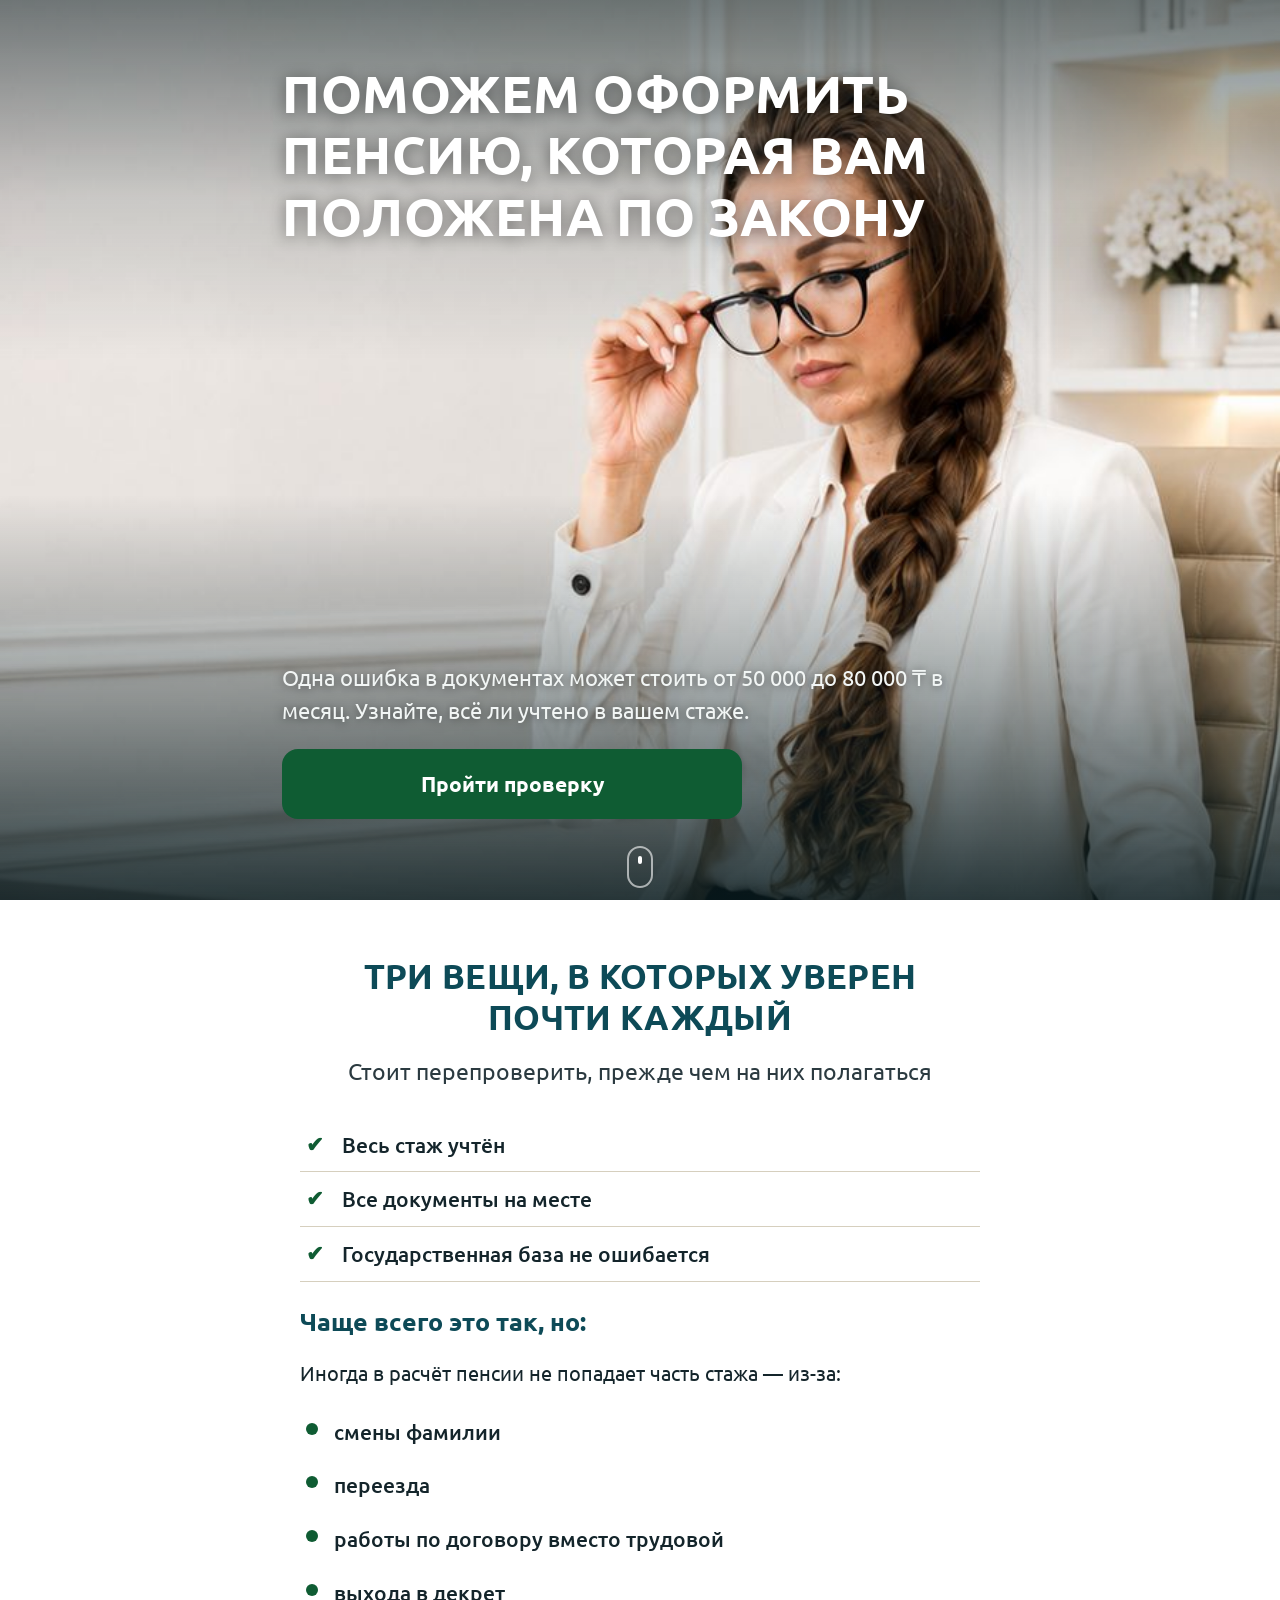
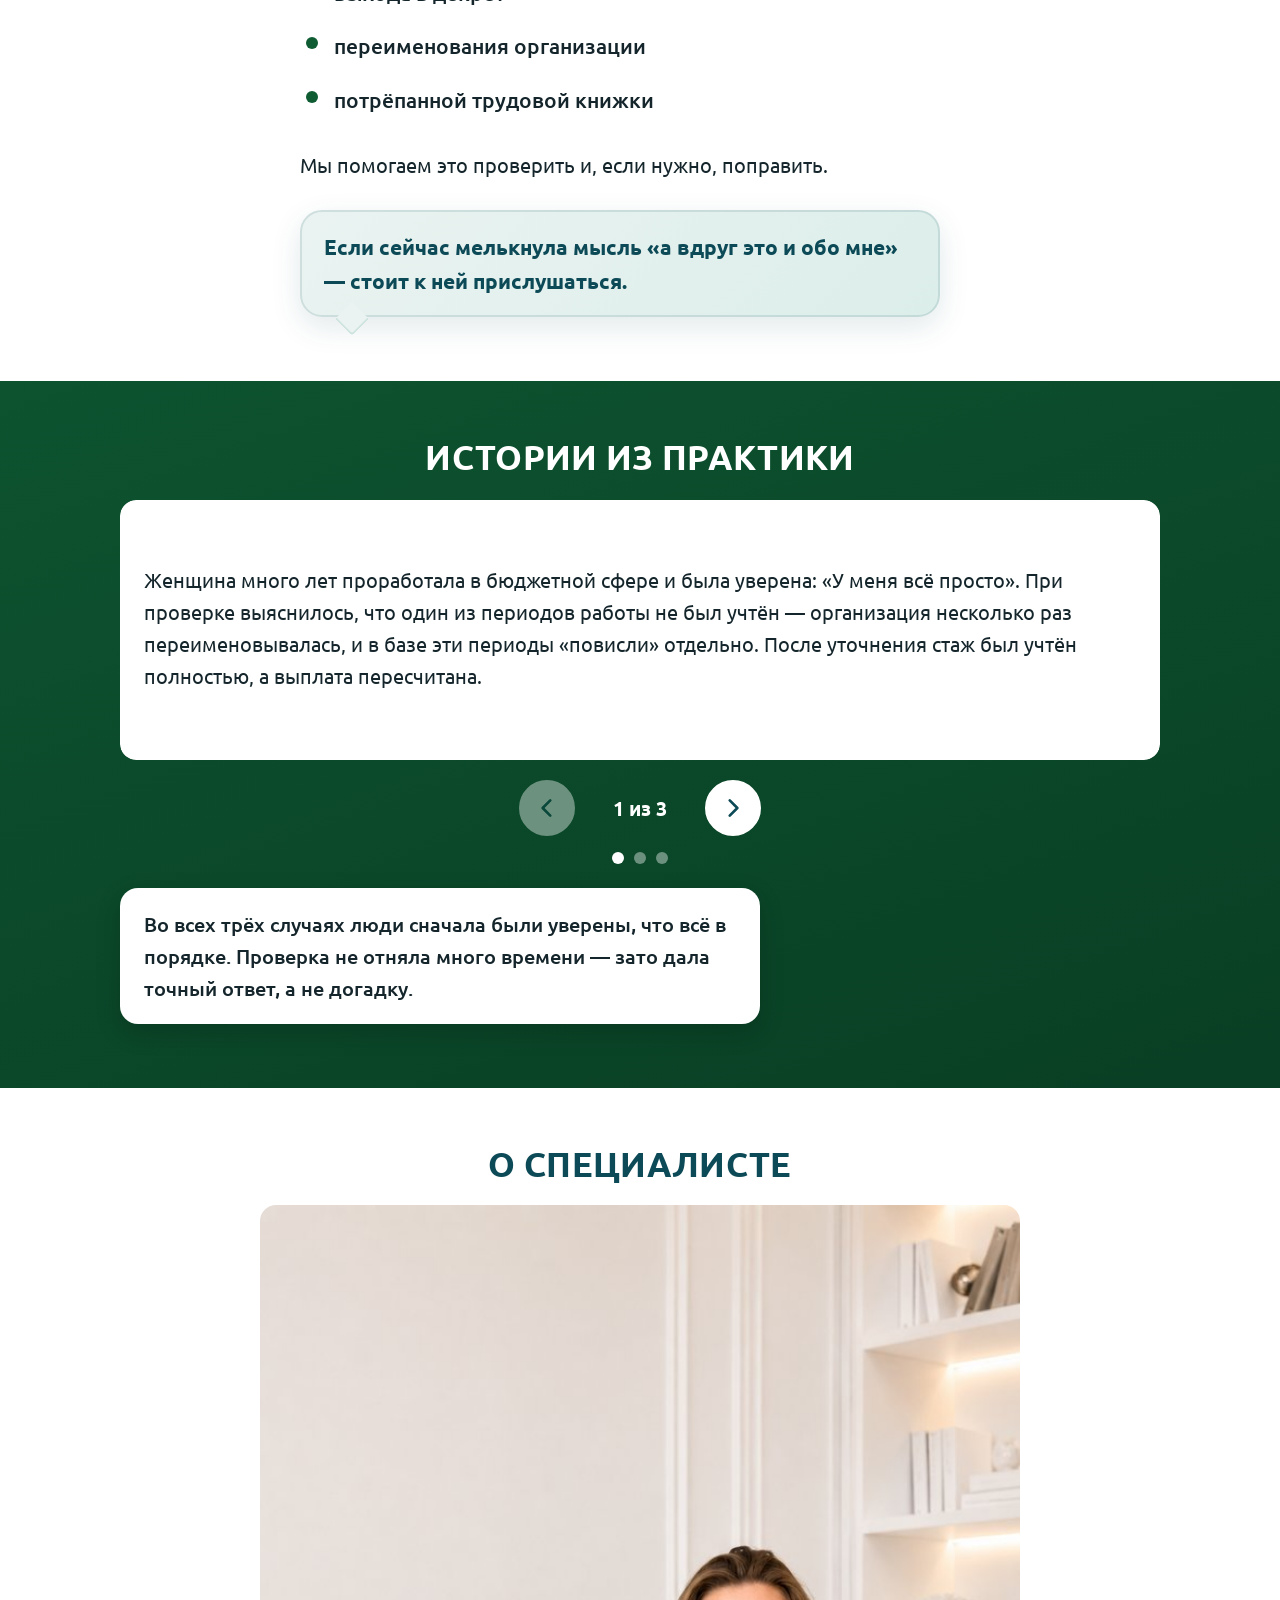
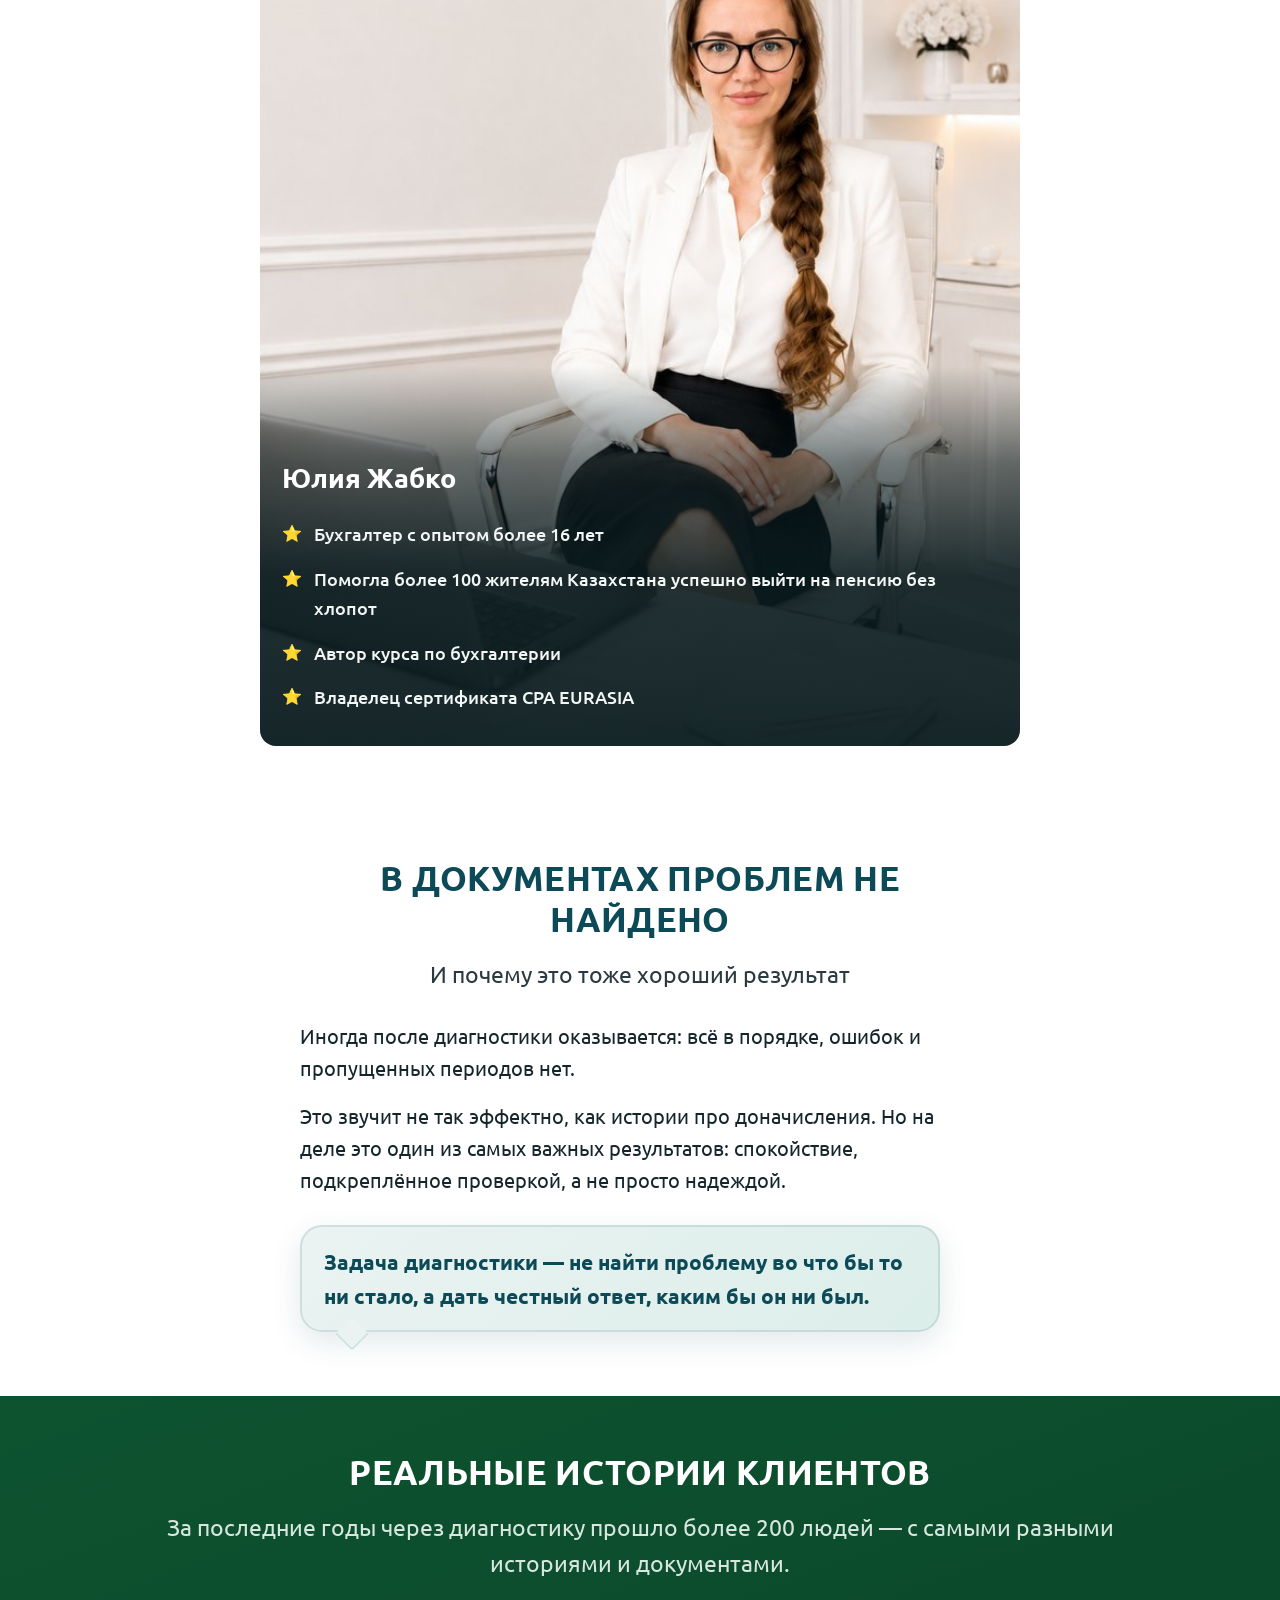
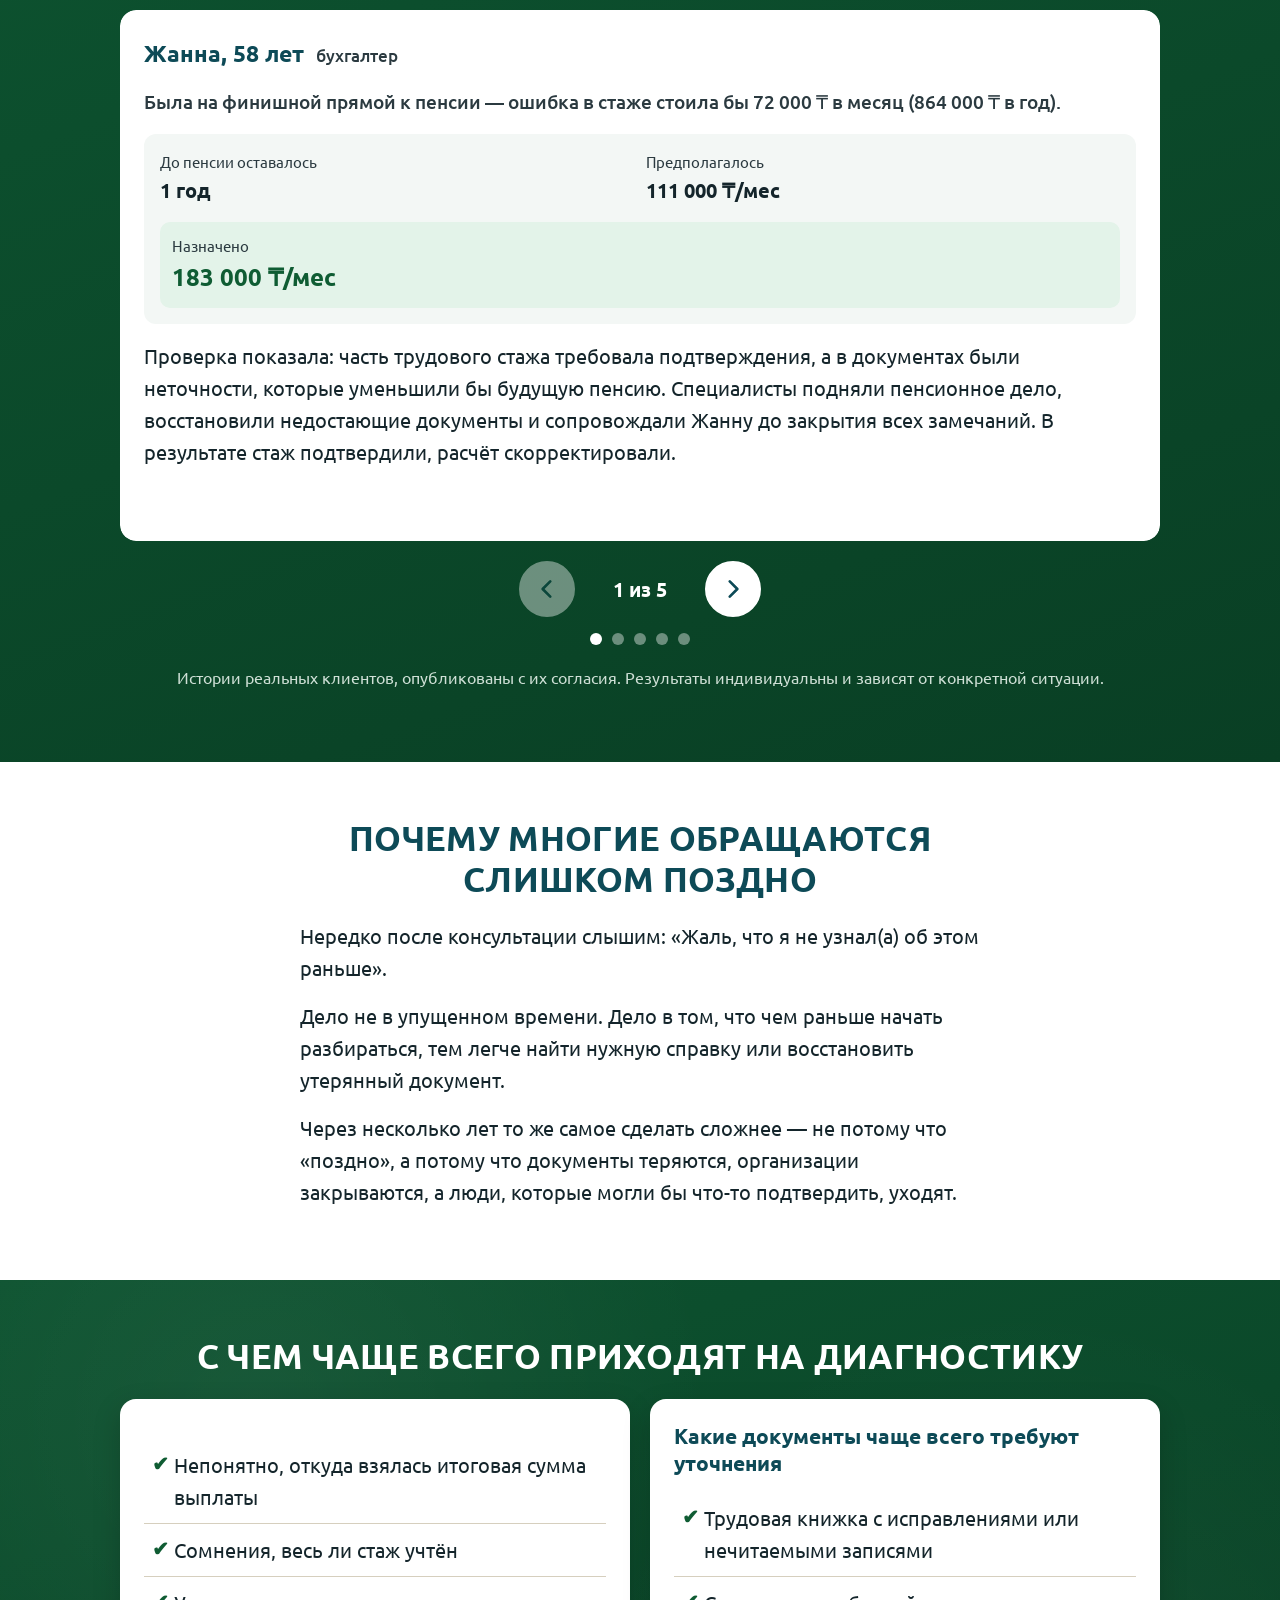
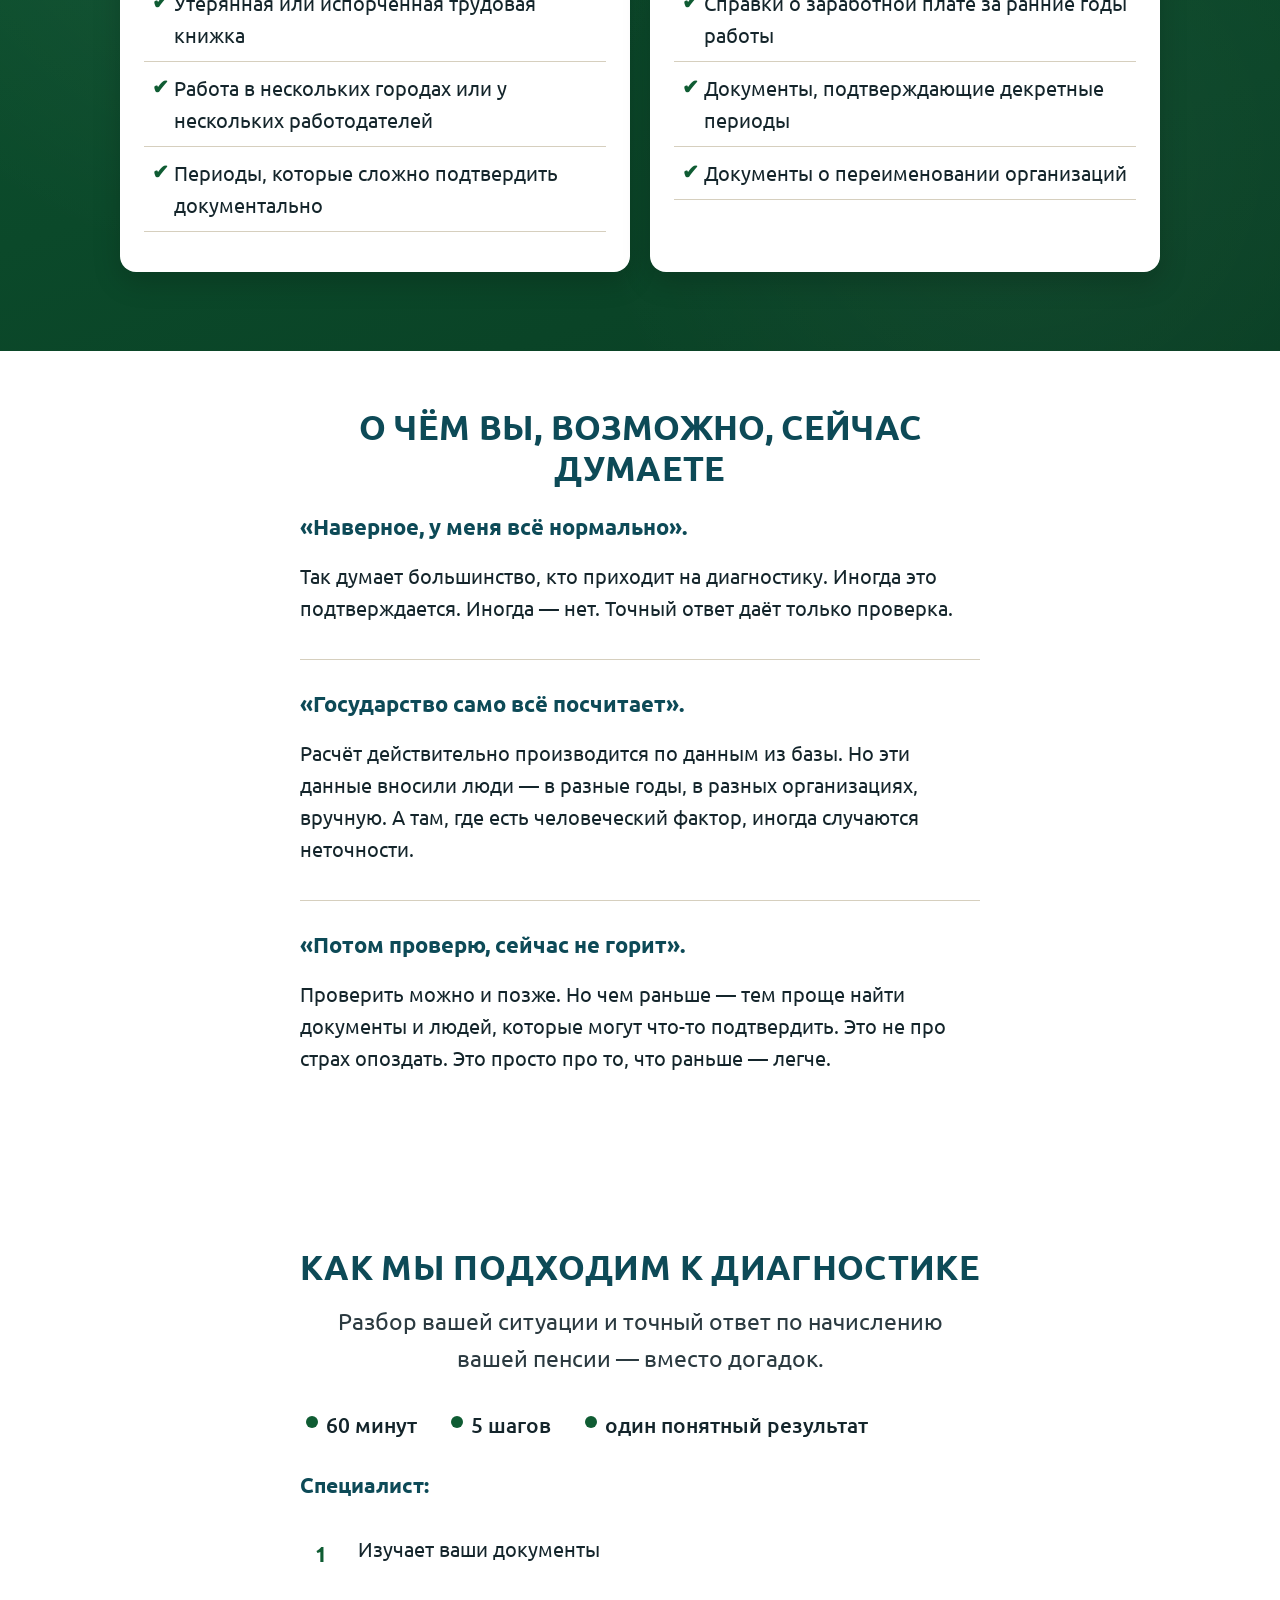
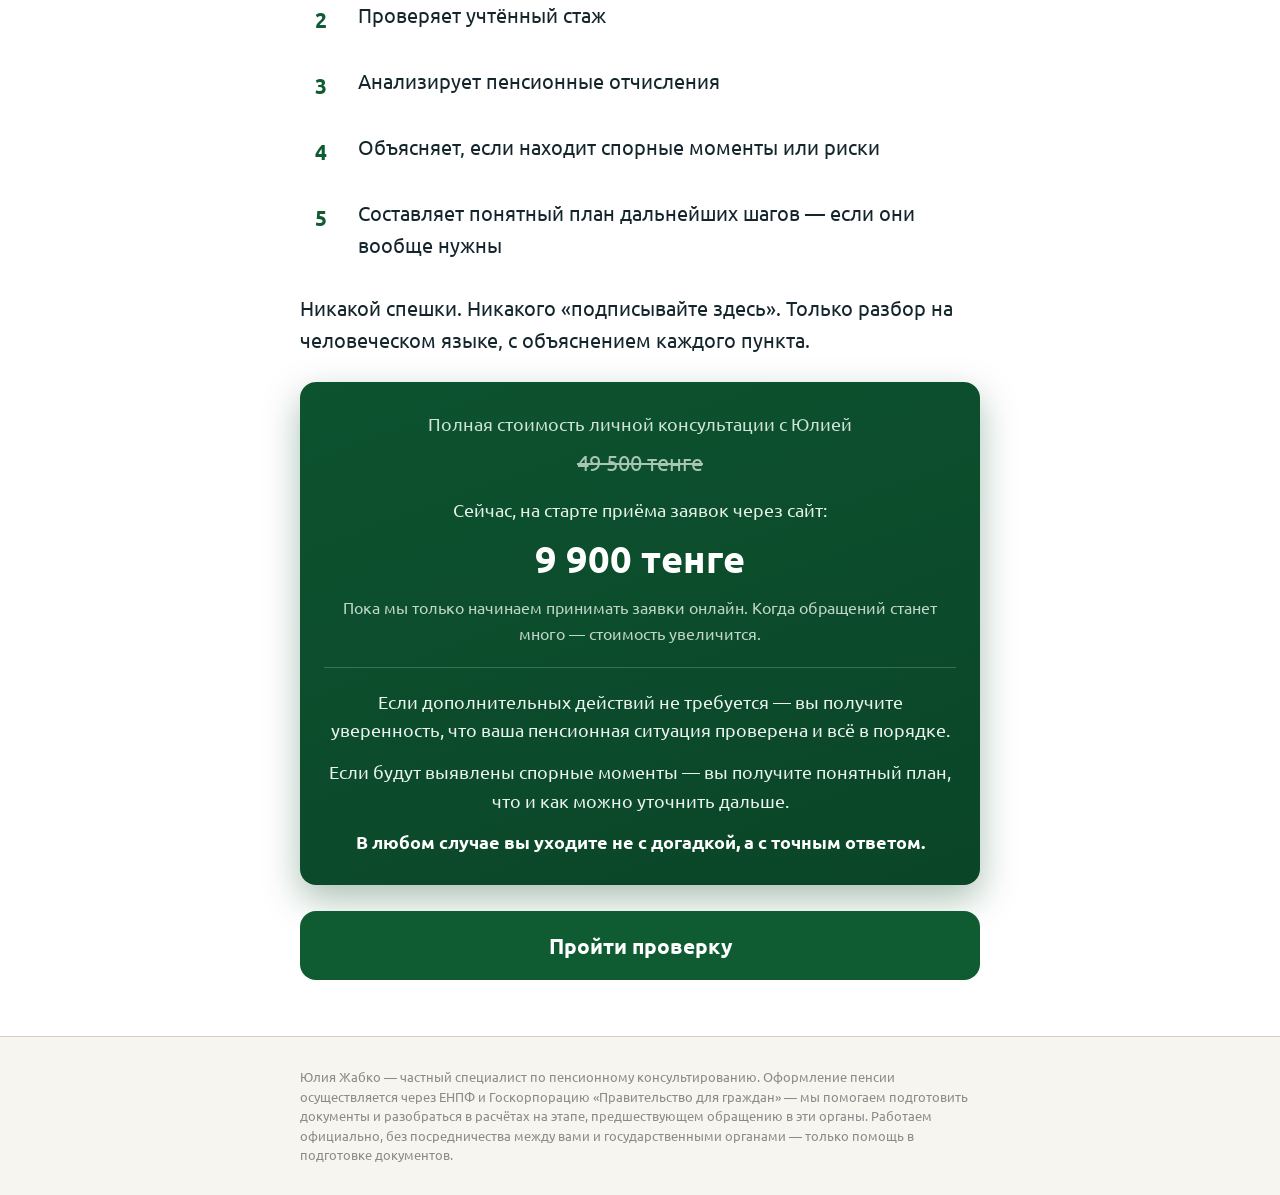
==== commit 05a92977: "Add files via upload" ====
--- a/index.html
+++ b/index.html
@@ -4,7 +4,7 @@
   <meta charset="UTF-8">
   <meta name="viewport" content="width=device-width, initial-scale=1.0">
   <title>Помощь в оформлении пенсии в Казахстане — проверка стажа и расчёта</title>
-  <meta name="description" content="Поможем оформить пенсию, которая вам положена по закону. Бесплатная проверка за 5 минут — узнайте, всё ли учтено в вашем стаже. Казахстан.">
+  <meta name="description" content="Поможем оформить пенсию, которая вам положена по закону. Узнайте, всё ли учтено в вашем стаже. Казахстан.">
   <link rel="preconnect" href="https://fonts.googleapis.com">
   <link rel="preconnect" href="https://fonts.gstatic.com" crossorigin>
   <link href="https://fonts.googleapis.com/css2?family=Ubuntu:wght@400;500;700&display=swap" rel="stylesheet">
@@ -16,20 +16,18 @@
 
   <main id="main">
 
-    <!-- ================= БЛОК 1 — ГЛАВНЫЙ ЭКРАН (полноэкранный) ================= -->
+    <!-- ================= БЛОК 1 — ГЛАВНЫЙ ЭКРАН ================= -->
     <section class="hero-full" aria-labelledby="hero-title">
       <img class="hero-full__bg" src="assets/hero.jpg" alt="Юлия Жабко, специалист по оформлению пенсии, за работой" width="900" height="1599" loading="eager">
       <div class="hero-full__overlay"></div>
 
-      <!-- Заголовок — в верхней трети, над головой -->
       <div class="hero-full__top">
         <h1 id="hero-title" class="hero-full__title reveal">Поможем оформить пенсию, которая вам положена по закону</h1>
       </div>
 
-      <!-- Действие — внизу -->
       <div class="hero-full__bottom">
-        <p class="hero-full__lead reveal reveal--d1">Бесплатная проверка за 5 минут — узнайте, всё ли учтено в вашем стаже, по законодательству Казахстана.</p>
-        <a class="btn btn--primary btn--lg btn--shine btn--block reveal reveal--d2" href="#quiz">Пройти проверку</a>
+        <p class="hero-full__lead reveal reveal--d1">Одна ошибка в документах может стоить от 50 000 до 80 000 ₸ в месяц. Узнайте, всё ли учтено в вашем стаже.</p>
+        <a class="btn btn--primary btn--lg btn--shine btn--block reveal reveal--d2" href="https://wa.me/77056123555?text=%D0%97%D0%B4%D1%80%D0%B0%D0%B2%D1%81%D1%82%D0%B2%D1%83%D0%B9%D1%82%D0%B5%21%20%D0%A5%D0%BE%D1%87%D1%83%20%D0%B7%D0%B0%D0%BF%D0%B8%D1%81%D0%B0%D1%82%D1%8C%D1%81%D1%8F%20%D0%BD%D0%B0%20%D0%B4%D0%B8%D0%B0%D0%B3%D0%BD%D0%BE%D1%81%D1%82%D0%B8%D0%BA%D1%83%20%D0%BF%D0%B5%D1%80%D0%B5%D0%B4%20%D0%BF%D0%B5%D0%BD%D1%81%D0%B8%D0%B5%D0%B9" target="_blank" rel="noopener">Пройти проверку</a>
       </div>
 
       <div class="hero-full__scroll" aria-hidden="true"><span></span></div>
@@ -37,10 +35,11 @@
 
     <!-- ================= БЛОК 2 — ТРИ ВЕЩИ ================= -->
     <section class="section section--white" aria-labelledby="b2-title">
-      <div class="wrap narrow">
+      <div class="wrap narrow center-head">
         <h2 id="b2-title" class="h-ubuntu">Три вещи, в которых уверен почти каждый</h2>
         <p class="sub">Стоит перепроверить, прежде чем на них полагаться</p>
-
+      </div>
+      <div class="wrap narrow">
         <ul class="checklist" aria-label="То, в чём уверены большинство людей">
           <li>Весь стаж учтён</li>
           <li>Все документы на месте</li>
@@ -48,20 +47,29 @@
         </ul>
 
         <p class="big-line">Чаще всего это так, но:</p>
-        <p>Иногда в расчёт пенсии не попадает часть стажа — из-за смены фамилии, переезда, работы по договору вместо трудовой, выхода в декрет, переименования организации или потрёпанной трудовой книжки. Мы помогаем это проверить и, если нужно, поправить.</p>
-
-        <!-- Реплика в виде речевого пузыря -->
-        <div class="bubble bubble--think">
+        <p>Иногда в расчёт пенсии не попадает часть стажа — из-за:</p>
+        <ul class="dot-list">
+          <li>смены фамилии</li>
+          <li>переезда</li>
+          <li>работы по договору вместо трудовой</li>
+          <li>выхода в декрет</li>
+          <li>переименования организации</li>
+          <li>потрёпанной трудовой книжки</li>
+        </ul>
+        <p>Мы помогаем это проверить и, если нужно, поправить.</p>
+
+        <div class="bubble bubble--think reveal-on-scroll">
           <p>Если сейчас мелькнула мысль «а вдруг это и обо мне» — стоит к ней прислушаться.</p>
         </div>
       </div>
     </section>
 
-    <!-- ================= БЛОК 3 — ИСТОРИИ ИЗ ПРАКТИКИ (карусель) ================= -->
+    <!-- ================= БЛОК 3 — ИСТОРИИ ИЗ ПРАКТИКИ ================= -->
     <section class="section section--green" aria-labelledby="b3-title">
+      <div class="wrap center-head">
+        <h2 id="b3-title" class="h-ubuntu on-green">Истории из практики</h2>
+      </div>
       <div class="wrap">
-        <h2 id="b3-title" class="h-ubuntu on-green">Истории из практики</h2>
-
         <div class="carousel" data-carousel="practice" aria-roledescription="карусель">
           <div class="carousel__viewport">
             <div class="carousel__track">
@@ -79,7 +87,6 @@
               </article>
             </div>
           </div>
-
           <div class="carousel__controls">
             <button class="carousel__arrow carousel__arrow--prev btn--shine" type="button" aria-label="Предыдущая история">
               <svg viewBox="0 0 24 24" aria-hidden="true" focusable="false"><path d="M15 5l-7 7 7 7" fill="none" stroke="currentColor" stroke-width="2.5" stroke-linecap="round" stroke-linejoin="round"/></svg>
@@ -92,17 +99,18 @@
           <div class="carousel__dots" role="tablist" aria-label="Выбор истории"></div>
         </div>
 
-        <!-- Реплика под каруселью (другой стиль пузыря) -->
         <div class="bubble bubble--note on-green-note">
           <p>Во всех трёх случаях люди сначала были уверены, что всё в порядке. Проверка не отняла много времени — зато дала точный ответ, а не догадку.</p>
         </div>
       </div>
     </section>
 
-    <!-- ================= БЛОК 4 — О СПЕЦИАЛИСТЕ (текст на фото) ================= -->
+    <!-- ================= БЛОК 4 — О СПЕЦИАЛИСТЕ ================= -->
     <section class="section section--white" aria-labelledby="b4-title">
+      <div class="wrap center-head">
+        <h2 id="b4-title" class="h-ubuntu">О специалисте</h2>
+      </div>
       <div class="wrap">
-        <h2 id="b4-title" class="h-ubuntu">О специалисте</h2>
         <div class="expert">
           <img class="expert__photo" src="assets/yulia.jpg" alt="Юлия Жабко, специалист по оформлению пенсии" width="700" height="1051" loading="lazy">
           <div class="expert__panel">
@@ -120,32 +128,38 @@
 
     <!-- ================= БЛОК 5 — В ДОКУМЕНТАХ ПРОБЛЕМ НЕ НАЙДЕНО ================= -->
     <section class="section section--white" aria-labelledby="b5-title">
-      <div class="wrap narrow">
+      <div class="wrap narrow center-head">
         <h2 id="b5-title" class="h-ubuntu">В документах проблем не найдено</h2>
         <p class="sub">И почему это тоже хороший результат</p>
+      </div>
+      <div class="wrap narrow">
         <p>Иногда после диагностики оказывается: всё в порядке, ошибок и пропущенных периодов нет.</p>
         <p>Это звучит не так эффектно, как истории про доначисления. Но на деле это один из самых важных результатов: спокойствие, подкреплённое проверкой, а не просто надеждой.</p>
-        <div class="bubble bubble--think">
+        <div class="bubble bubble--think reveal-on-scroll">
           <p>Задача диагностики — не найти проблему во что бы то ни стало, а дать честный ответ, каким бы он ни был.</p>
         </div>
       </div>
     </section>
 
-    <!-- ================= БЛОК 6 — РЕАЛЬНЫЕ ИСТОРИИ КЛИЕНТОВ (карусель) ================= -->
+    <!-- ================= БЛОК 6 — РЕАЛЬНЫЕ ИСТОРИИ КЛИЕНТОВ ================= -->
     <section class="section section--green" aria-labelledby="b6-title">
-      <div class="wrap">
+      <div class="wrap center-head">
         <h2 id="b6-title" class="h-ubuntu on-green">Реальные истории клиентов</h2>
         <p class="sub on-green-sub">За последние годы через диагностику прошло более 200 людей — с самыми разными историями и документами.</p>
-
+      </div>
+      <div class="wrap">
         <div class="carousel" data-carousel="clients" aria-roledescription="карусель">
           <div class="carousel__viewport">
             <div class="carousel__track">
 
               <article class="ccard" role="group" aria-roledescription="история" aria-label="1 из 5">
-                <h3 class="ccard__name">Жанна, 58 лет — бухгалтер</h3>
-                <p class="ccard__lead">Всю жизнь работала официально и обратилась «для галочки» — за 10 месяцев до пенсии.</p>
-                <div class="ccard__figures">
-                  <div><span class="ccard__label">До пенсии оставалось</span><span class="ccard__val">10 месяцев</span></div>
+                <div class="ccard__person">
+                  <span class="ccard__name">Жанна, 58 лет</span>
+                  <span class="ccard__role">бухгалтер</span>
+                </div>
+                <p class="ccard__lead">Была на финишной прямой к пенсии — ошибка в стаже стоила бы 72 000 ₸ в месяц (864 000 ₸ в год).</p>
+                <div class="ccard__figures">
+                  <div><span class="ccard__label">До пенсии оставалось</span><span class="ccard__val">1 год</span></div>
                   <div><span class="ccard__label">Предполагалось</span><span class="ccard__val">111 000 ₸/мес</span></div>
                   <div class="ccard__result"><span class="ccard__label">Назначено</span><span class="ccard__val">183 000 ₸/мес</span></div>
                 </div>
@@ -153,8 +167,11 @@
               </article>
 
               <article class="ccard" role="group" aria-roledescription="история" aria-label="2 из 5">
-                <h3 class="ccard__name">Михаил, 60 лет — водитель</h3>
-                <p class="ccard__lead">Решил проверить документы на всякий случай — часть стажа могла «потеряться».</p>
+                <div class="ccard__person">
+                  <span class="ccard__name">Михаил, 60 лет</span>
+                  <span class="ccard__role">водитель</span>
+                </div>
+                <p class="ccard__lead">Проверил «на всякий случай» — и оказалось, что терял бы 63 000 ₸ каждый месяц до конца жизни.</p>
                 <div class="ccard__figures">
                   <div><span class="ccard__label">До пенсии оставалось</span><span class="ccard__val">3 года</span></div>
                   <div><span class="ccard__label">Предполагалось</span><span class="ccard__val">100 000 ₸/мес</span></div>
@@ -164,8 +181,11 @@
               </article>
 
               <article class="ccard" role="group" aria-roledescription="история" aria-label="3 из 5">
-                <h3 class="ccard__name">Марина, 56 лет — медицинский работник</h3>
-                <p class="ccard__lead">Засомневалась в документах за год до пенсии — и не зря: ошибки нашлись.</p>
+                <div class="ccard__person">
+                  <span class="ccard__name">Марина, 56 лет</span>
+                  <span class="ccard__role">медицинский работник</span>
+                </div>
+                <p class="ccard__lead">Засомневалась за год до пенсии — интуиция спасла 55 000 ₸ в месяц, 660 000 ₸ за год.</p>
                 <div class="ccard__figures">
                   <div><span class="ccard__label">До пенсии оставалось</span><span class="ccard__val">1 год</span></div>
                   <div><span class="ccard__label">Предполагалось</span><span class="ccard__val">138 000 ₸/мес</span></div>
@@ -175,8 +195,11 @@
               </article>
 
               <article class="ccard" role="group" aria-roledescription="история" aria-label="4 из 5">
-                <h3 class="ccard__name">Гульнара, 57 лет — бухгалтер</h3>
-                <p class="ccard__lead">Была уверена, что пенсию назначат по максимуму — но рисковала терять деньги годами.</p>
+                <div class="ccard__person">
+                  <span class="ccard__name">Гульнара, 57 лет</span>
+                  <span class="ccard__role">бухгалтер</span>
+                </div>
+                <p class="ccard__lead">Считала, что с её опытом бухгалтера в документах не может быть ошибок — оказалось, может, и цена ей — 53 000 ₸ ежемесячно.</p>
                 <div class="ccard__figures">
                   <div><span class="ccard__label">До пенсии оставалось</span><span class="ccard__val">менее года</span></div>
                   <div><span class="ccard__label">Предполагалось</span><span class="ccard__val">143 000 ₸/мес</span></div>
@@ -186,10 +209,13 @@
               </article>
 
               <article class="ccard" role="group" aria-roledescription="история" aria-label="5 из 5">
-                <h3 class="ccard__name">Наталья, 58 лет — педагог</h3>
-                <p class="ccard__lead">Из-за одной ошибки в бухгалтерии могла недополучать 70 000 тенге в месяц.</p>
-                <div class="ccard__figures">
-                  <div><span class="ccard__label">До пенсии оставалось</span><span class="ccard__val">10 месяцев</span></div>
+                <div class="ccard__person">
+                  <span class="ccard__name">Наталья, 58 лет</span>
+                  <span class="ccard__role">педагог</span>
+                </div>
+                <p class="ccard__lead">40 дней отпуска, посчитанных «одной суммой» — и почти потерянные 960 000 ₸ за год пенсии.</p>
+                <div class="ccard__figures">
+                  <div><span class="ccard__label">До пенсии оставалось</span><span class="ccard__val">3 года</span></div>
                   <div><span class="ccard__label">Предполагалось</span><span class="ccard__val">115 000 ₸/мес</span></div>
                   <div class="ccard__result"><span class="ccard__label">Назначено</span><span class="ccard__val">195 000 ₸/мес</span></div>
                 </div>
@@ -198,7 +224,6 @@
 
             </div>
           </div>
-
           <div class="carousel__controls">
             <button class="carousel__arrow carousel__arrow--prev btn--shine" type="button" aria-label="Предыдущая история">
               <svg viewBox="0 0 24 24" aria-hidden="true" focusable="false"><path d="M15 5l-7 7 7 7" fill="none" stroke="currentColor" stroke-width="2.5" stroke-linecap="round" stroke-linejoin="round"/></svg>
@@ -217,21 +242,25 @@
 
     <!-- ================= БЛОК 7 — ПОЧЕМУ ОБРАЩАЮТСЯ ПОЗДНО ================= -->
     <section class="section section--white" aria-labelledby="b7-title">
-      <div class="wrap narrow">
+      <div class="wrap narrow center-head">
         <h2 id="b7-title" class="h-ubuntu">Почему многие обращаются слишком поздно</h2>
-        <p>Нередко после консультации слышим: «Жаль, что я не узнал об этом на несколько лет раньше».</p>
-        <p>Дело не в упущенном времени. Дело в том, что чем раньше начать разбираться, тем легче найти нужную справку, вспомнить название организации, восстановить утерянный документ.</p>
+      </div>
+      <div class="wrap narrow">
+        <p>Нередко после консультации слышим: «Жаль, что я не узнал(а) об этом раньше».</p>
+        <p>Дело не в упущенном времени. Дело в том, что чем раньше начать разбираться, тем легче найти нужную справку или восстановить утерянный документ.</p>
         <p>Через несколько лет то же самое сделать сложнее — не потому что «поздно», а потому что документы теряются, организации закрываются, а люди, которые могли бы что-то подтвердить, уходят.</p>
       </div>
     </section>
 
-    <!-- ================= БЛОК 8 — С ЧЕМ ПРИХОДЯТ / КАКИЕ ДОКУМЕНТЫ ================= -->
-    <section class="section section--green" aria-labelledby="b8-title">
+    <!-- ================= БЛОК 8 — С ЧЕМ ПРИХОДЯТ ================= -->
+    <section class="section section--green section--textured" aria-labelledby="b8-title">
+      <div class="wrap center-head">
+        <h2 id="b8-title" class="h-ubuntu on-green">С чем чаще всего приходят на диагностику</h2>
+      </div>
       <div class="wrap">
-        <h2 id="b8-title" class="h-ubuntu on-green">С чем чаще всего приходят на диагностику</h2>
         <div class="two-lists">
-          <div class="glass-card">
-            <ul class="bullets bullets--light">
+          <div class="white-card">
+            <ul class="bullets">
               <li>Непонятно, откуда взялась итоговая сумма выплаты</li>
               <li>Сомнения, весь ли стаж учтён</li>
               <li>Утерянная или испорченная трудовая книжка</li>
@@ -239,9 +268,9 @@
               <li>Периоды, которые сложно подтвердить документально</li>
             </ul>
           </div>
-          <div class="glass-card">
-            <h3 class="on-green">Какие документы чаще всего требуют уточнения</h3>
-            <ul class="bullets bullets--light">
+          <div class="white-card">
+            <h3>Какие документы чаще всего требуют уточнения</h3>
+            <ul class="bullets">
               <li>Трудовая книжка с исправлениями или нечитаемыми записями</li>
               <li>Справки о заработной плате за ранние годы работы</li>
               <li>Документы, подтверждающие декретные периоды</li>
@@ -254,9 +283,10 @@
 
     <!-- ================= БЛОК 9 — О ЧЁМ ВЫ ДУМАЕТЕ ================= -->
     <section class="section section--white" aria-labelledby="b9-title">
-      <div class="wrap narrow">
+      <div class="wrap narrow center-head">
         <h2 id="b9-title" class="h-ubuntu">О чём вы, возможно, сейчас думаете</h2>
-
+      </div>
+      <div class="wrap narrow">
         <div class="objection">
           <p class="objection__thought">«Наверное, у меня всё нормально».</p>
           <p>Так думает большинство, кто приходит на диагностику. Иногда это подтверждается. Иногда — нет. Точный ответ даёт только проверка.</p>
@@ -273,23 +303,30 @@
     </section>
 
     <!-- ================= БЛОК 10 — КАК МЫ ПОДХОДИМ / ЦЕНА ================= -->
-    <section class="section section--green" aria-labelledby="b10-title">
-      <div class="wrap narrow">
-        <h2 id="b10-title" class="h-ubuntu on-green">Как мы подходим к диагностике</h2>
-        <p class="sub on-green-sub">Разбор вашей ситуации и точный ответ по начислению вашей пенсии — вместо догадок.</p>
-        <p class="on-green">60 минут, 5 шагов, один понятный результат. Специалист:</p>
-
-        <ol class="steps steps--green">
+    <section class="section section--white" aria-labelledby="b10-title">
+      <div class="wrap narrow center-head">
+        <h2 id="b10-title" class="h-ubuntu">Как мы подходим к диагностике</h2>
+        <p class="sub">Разбор вашей ситуации и точный ответ по начислению вашей пенсии — вместо догадок.</p>
+      </div>
+      <div class="wrap narrow">
+        <ul class="dot-list dot-list--inline">
+          <li>60 минут</li>
+          <li>5 шагов</li>
+          <li>один понятный результат</li>
+        </ul>
+
+        <p class="lead-line">Специалист:</p>
+        <ol class="steps">
           <li><span class="steps__num">1</span><span>Изучает ваши документы</span></li>
           <li><span class="steps__num">2</span><span>Проверяет учтённый стаж</span></li>
           <li><span class="steps__num">3</span><span>Анализирует пенсионные отчисления</span></li>
           <li><span class="steps__num">4</span><span>Объясняет, если находит спорные моменты или риски</span></li>
           <li><span class="steps__num">5</span><span>Составляет понятный план дальнейших шагов — если они вообще нужны</span></li>
         </ol>
-        <p class="on-green">Никакой спешки. Никакого «подписывайте здесь». Только разбор на человеческом языке, с объяснением каждого пункта.</p>
-
-        <!-- Карточка цены -->
-        <div class="price-card">
+        <p>Никакой спешки. Никакого «подписывайте здесь». Только разбор на человеческом языке, с объяснением каждого пункта.</p>
+
+        <!-- Карточка цены: зелёная на белом фоне -->
+        <div class="price-card price-card--green">
           <p class="price-card__label">Полная стоимость личной консультации с Юлией</p>
           <p class="price-card__old"><span class="strike">49 500 тенге</span></p>
           <p class="price-card__now">Сейчас, на старте приёма заявок через сайт:</p>
@@ -301,127 +338,17 @@
           <p class="price-card__note price-card__note--strong">В любом случае вы уходите не с догадкой, а с точным ответом.</p>
         </div>
 
-        <a class="btn btn--primary btn--lg btn--shine btn--block" href="#quiz">Проверьте себя за 1 минуту</a>
-      </div>
-    </section>
-
-    <!-- ================= БЛОК 11 — КВИЗ + ФОРМА ================= -->
-    <section class="section section--white" id="quiz" aria-labelledby="quiz-title">
-      <div class="wrap narrow">
-        <h2 id="quiz-title" class="h-ubuntu">Проверьте себя за 1 минуту</h2>
-        <p class="sub">Ответьте на 6 вопросов — они помогут понять, стоит ли уточнить ваш стаж. Это бесплатно.</p>
-
-        <div class="quiz" id="quiz-step-questions">
-          <form id="quiz-form" novalidate>
-            <fieldset class="quiz__group">
-              <legend class="quiz__legend">Ответьте «Да» или «Нет»</legend>
-
-              <div class="quiz__q" data-q="1">
-                <p class="quiz__question">Вы работали до 2000 года?</p>
-                <div class="quiz__answers" role="group" aria-label="Вы работали до 2000 года?">
-                  <button type="button" class="toggle" data-val="yes">Да</button>
-                  <button type="button" class="toggle" data-val="no">Нет</button>
-                </div>
-              </div>
-              <div class="quiz__q" data-q="2">
-                <p class="quiz__question">Вы меняли работодателей несколько раз?</p>
-                <div class="quiz__answers" role="group" aria-label="Вы меняли работодателей несколько раз?">
-                  <button type="button" class="toggle" data-val="yes">Да</button>
-                  <button type="button" class="toggle" data-val="no">Нет</button>
-                </div>
-              </div>
-              <div class="quiz__q" data-q="3">
-                <p class="quiz__question">Трудовая книжка терялась или переоформлялась?</p>
-                <div class="quiz__answers" role="group" aria-label="Трудовая книжка терялась или переоформлялась?">
-                  <button type="button" class="toggle" data-val="yes">Да</button>
-                  <button type="button" class="toggle" data-val="no">Нет</button>
-                </div>
-              </div>
-              <div class="quiz__q" data-q="4">
-                <p class="quiz__question">Вы работали в разных городах или регионах?</p>
-                <div class="quiz__answers" role="group" aria-label="Вы работали в разных городах или регионах?">
-                  <button type="button" class="toggle" data-val="yes">Да</button>
-                  <button type="button" class="toggle" data-val="no">Нет</button>
-                </div>
-              </div>
-              <div class="quiz__q" data-q="5">
-                <p class="quiz__question">У вас были декретные отпуска?</p>
-                <div class="quiz__answers" role="group" aria-label="У вас были декретные отпуска?">
-                  <button type="button" class="toggle" data-val="yes">Да</button>
-                  <button type="button" class="toggle" data-val="no">Нет</button>
-                </div>
-              </div>
-              <div class="quiz__q" data-q="6">
-                <p class="quiz__question">Были периоды работы без официального оформления?</p>
-                <div class="quiz__answers" role="group" aria-label="Были периоды работы без официального оформления?">
-                  <button type="button" class="toggle" data-val="yes">Да</button>
-                  <button type="button" class="toggle" data-val="no">Нет</button>
-                </div>
-              </div>
-            </fieldset>
-
-            <p class="quiz__error" id="quiz-error" role="alert" hidden>Пожалуйста, ответьте на все вопросы.</p>
-            <button type="submit" class="btn btn--primary btn--lg btn--shine btn--block">Показать результат</button>
-          </form>
-        </div>
-
-        <div class="quiz-result" id="quiz-step-result" hidden aria-live="polite">
-          <div class="result-card">
-            <h3 class="result-card__title" id="result-title"></h3>
-            <p class="result-card__text" id="result-text"></p>
-          </div>
-
-          <div class="lead-form">
-            <h3>Оставьте контакты — мы свяжемся и договоримся об удобном времени</h3>
-            <form id="contact-form" novalidate>
-              <div class="field">
-                <label for="name">Как вас зовут</label>
-                <input type="text" id="name" name="name" autocomplete="name" required>
-                <p class="field__error" data-error-for="name" role="alert" hidden></p>
-              </div>
-              <div class="field">
-                <label for="phone">Номер телефона</label>
-                <input type="tel" id="phone" name="phone" autocomplete="tel" inputmode="tel" placeholder="+7 (___) ___-__-__" required>
-                <p class="field__error" data-error-for="phone" role="alert" hidden></p>
-              </div>
-              <div class="field">
-                <label for="time">Когда вам удобно, чтобы мы позвонили</label>
-                <input type="text" id="time" name="time" placeholder="Например: будни после обеда">
-              </div>
-              <div class="hp" aria-hidden="true">
-                <label for="company">Не заполняйте это поле</label>
-                <input type="text" id="company" name="company" tabindex="-1" autocomplete="off">
-              </div>
-              <div class="field field--check">
-                <input type="checkbox" id="consent" name="consent" required>
-                <label for="consent">Я согласен(на) на обработку моих персональных данных в соответствии с политикой конфиденциальности.</label>
-                <p class="field__error" data-error-for="consent" role="alert" hidden></p>
-              </div>
-              <button type="submit" class="btn btn--primary btn--lg btn--shine btn--block" id="contact-submit">Отправить заявку</button>
-              <p class="lead-form__note">Мы не передаём ваши данные третьим лицам.</p>
-            </form>
-          </div>
-        </div>
-
-        <div class="quiz-done" id="quiz-step-done" hidden aria-live="polite">
-          <div class="result-card result-card--ok">
-            <h3>Заявка отправлена</h3>
-            <p>Спасибо. Мы получили ваши ответы и контакты. Юлия или её специалист свяжется с вами в удобное время. Никаких оплат прямо сейчас не требуется.</p>
-          </div>
-        </div>
+        <a class="btn btn--primary btn--lg btn--shine btn--block" href="https://wa.me/77056123555?text=%D0%97%D0%B4%D1%80%D0%B0%D0%B2%D1%81%D1%82%D0%B2%D1%83%D0%B9%D1%82%D0%B5%21%20%D0%A5%D0%BE%D1%87%D1%83%20%D0%B7%D0%B0%D0%BF%D0%B8%D1%81%D0%B0%D1%82%D1%8C%D1%81%D1%8F%20%D0%BD%D0%B0%20%D0%B4%D0%B8%D0%B0%D0%B3%D0%BD%D0%BE%D1%81%D1%82%D0%B8%D0%BA%D1%83%20%D0%BF%D0%B5%D1%80%D0%B5%D0%B4%20%D0%BF%D0%B5%D0%BD%D1%81%D0%B8%D0%B5%D0%B9" target="_blank" rel="noopener">Пройти проверку</a>
       </div>
     </section>
 
   </main>
 
-  <!-- ================= ПОДВАЛ ================= -->
+  <!-- ================= ПОДВАЛ (мелкий юр-текст) ================= -->
   <footer class="site-footer" aria-labelledby="footer-title">
     <div class="wrap narrow">
-      <h2 id="footer-title" class="h-ubuntu">Как с нами связаться</h2>
-      <p class="site-footer__legal">
-        Это сайт частного специалиста. Мы не являемся государственным органом.
-        Оформление пенсии происходит через официальные органы Республики Казахстан
-        (ЕНПФ, Госкорпорация «Правительство для граждан»). Мы помогаем подготовиться и разобраться в документах.
+      <p class="legal-note">
+        Юлия Жабко — частный специалист по пенсионному консультированию. Оформление пенсии осуществляется через ЕНПФ и Госкорпорацию «Правительство для граждан» — мы помогаем подготовить документы и разобраться в расчётах на этапе, предшествующем обращению в эти органы. Работаем официально, без посредничества между вами и государственными органами — только помощь в подготовке документов.
       </p>
     </div>
   </footer>
--- a/style.css
+++ b/style.css
@@ -136,7 +136,7 @@
 }
 .hero-full__bottom {
   position: relative; z-index: 3;
-  padding: 0 22px max(30px, 4vh);
+  padding: 0 22px max(64px, 9vh);
   max-width: 760px; margin: 0 auto; width: 100%;
 }
 .hero-full__lead {
@@ -375,3 +375,93 @@
   .reveal { opacity: 1 !important; transform: none !important; }
   .carousel__track { transition: none !important; }
 }
+
+/* =========================================================
+   ПРАВКИ ВЕРСИИ 3
+   ========================================================= */
+
+/* Заголовки по центру (кроме первого блока) */
+.center-head { text-align: center; }
+.center-head .sub { margin-left: auto; margin-right: auto; }
+
+/* Крупные строгие буллиты-точки */
+.dot-list { list-style: none; padding: 0; margin: 1rem 0 1.4rem; }
+.dot-list li {
+  position: relative; padding: 10px 0 10px 34px; font-size: 21px; font-weight: 500;
+}
+.dot-list li::before {
+  content: ""; position: absolute; left: 6px; top: 18px;
+  width: 12px; height: 12px; border-radius: 50%; background: var(--green);
+}
+.section--green .dot-list li { color: #fff; }
+.section--green .dot-list li::before { background: #7FE0A8; }
+/* Инлайн-вариант (60 минут · 5 шагов · один результат) */
+.dot-list--inline { display: flex; flex-wrap: wrap; gap: 8px 28px; }
+.dot-list--inline li { padding: 4px 0 4px 26px; }
+.dot-list--inline li::before { top: 12px; }
+.lead-line { font-weight: 700; color: var(--brand); font-size: 21px; margin-top: 1rem; }
+
+/* Более стильный анимированный пузырь «мысли» */
+.bubble--think {
+  background: linear-gradient(135deg, #EAF3F1 0%, #DCEEEA 100%);
+  border: none;
+  box-shadow: 0 10px 30px rgba(13,74,87,0.12);
+  position: relative;
+}
+.bubble--think::before {
+  content: "";
+  position: absolute; inset: 0;
+  border-radius: 22px;
+  border: 2px solid rgba(13,74,87,0.12);
+  pointer-events: none;
+}
+/* мягкое «дыхание» пузыря */
+.reveal-on-scroll { animation: bubbleIn 0.6s ease-out both, bubblePulse 4s ease-in-out 0.6s infinite; }
+@keyframes bubbleIn { from { opacity: 0; transform: translateY(16px) scale(0.98);} to { opacity: 1; transform: translateY(0) scale(1);} }
+@keyframes bubblePulse { 0%,100% { box-shadow: 0 10px 30px rgba(13,74,87,0.12);} 50% { box-shadow: 0 12px 38px rgba(13,74,87,0.20);} }
+
+/* Персона в карточках клиентов (имя, возраст, должность видны) */
+.ccard__person { display: flex; flex-wrap: wrap; align-items: baseline; gap: 4px 12px; margin-bottom: 0.5rem; }
+.ccard__name { font-size: 23px; font-weight: 700; color: var(--brand); }
+.ccard__role { font-size: 17px; color: var(--ink-soft); font-weight: 500; }
+
+/* Текстура на зелёном блоке «С чем приходят» */
+.section--textured {
+  background-image:
+    radial-gradient(circle at 20% 20%, rgba(255,255,255,0.05) 0%, transparent 40%),
+    radial-gradient(circle at 80% 70%, rgba(255,255,255,0.04) 0%, transparent 40%),
+    linear-gradient(160deg, #0d5330 0%, #093f24 100%);
+}
+/* Белые карточки на зелёном */
+.white-card {
+  background: #fff; border-radius: var(--radius); padding: 24px;
+  box-shadow: 0 10px 28px rgba(0,0,0,0.18);
+}
+.white-card h3 { color: var(--brand); font-size: 21px; margin-bottom: 0.6em; }
+.white-card .bullets li { color: var(--ink); border-bottom: 1px solid var(--line); }
+.white-card .bullets li::before { content: "✔"; color: var(--green); }
+
+/* Панель «О специалисте» — до груди, имя выше */
+.expert__panel {
+  padding: 90px 22px 26px;
+  background: linear-gradient(to top, rgba(8,26,30,0.94) 0%, rgba(8,26,30,0.88) 45%, rgba(8,26,30,0.55) 75%, rgba(8,26,30,0) 100%);
+}
+.expert__name { font-size: 27px; margin-bottom: 0.8rem; }
+
+/* Зелёная карточка цены на белом фоне */
+.price-card--green {
+  background: linear-gradient(160deg, #0d5330 0%, #0a4527 100%);
+  box-shadow: 0 14px 36px rgba(11,74,41,0.35);
+}
+.price-card--green .price-card__label { color: #CFE3D7; }
+.price-card--green .strike { color: #A9C6B5; }
+.price-card--green .price-card__now { color: #E5F1E9; }
+.price-card--green .price-card__big { color: #fff; }
+.price-card--green .price-card__hint { color: #BFD6C8; }
+.price-card--green .price-card__sep { border-top-color: rgba(255,255,255,0.2); }
+.price-card--green .price-card__note { color: #EAF3ED; }
+.price-card--green .price-card__note--strong { color: #fff; }
+
+/* Мелкий юридический текст (как cookie-notice) */
+.site-footer { background: var(--bg); padding: 30px 0; border-top: 1px solid var(--line); }
+.legal-note { font-size: 13px; line-height: 1.5; color: #8A8A8A; margin: 0; }
